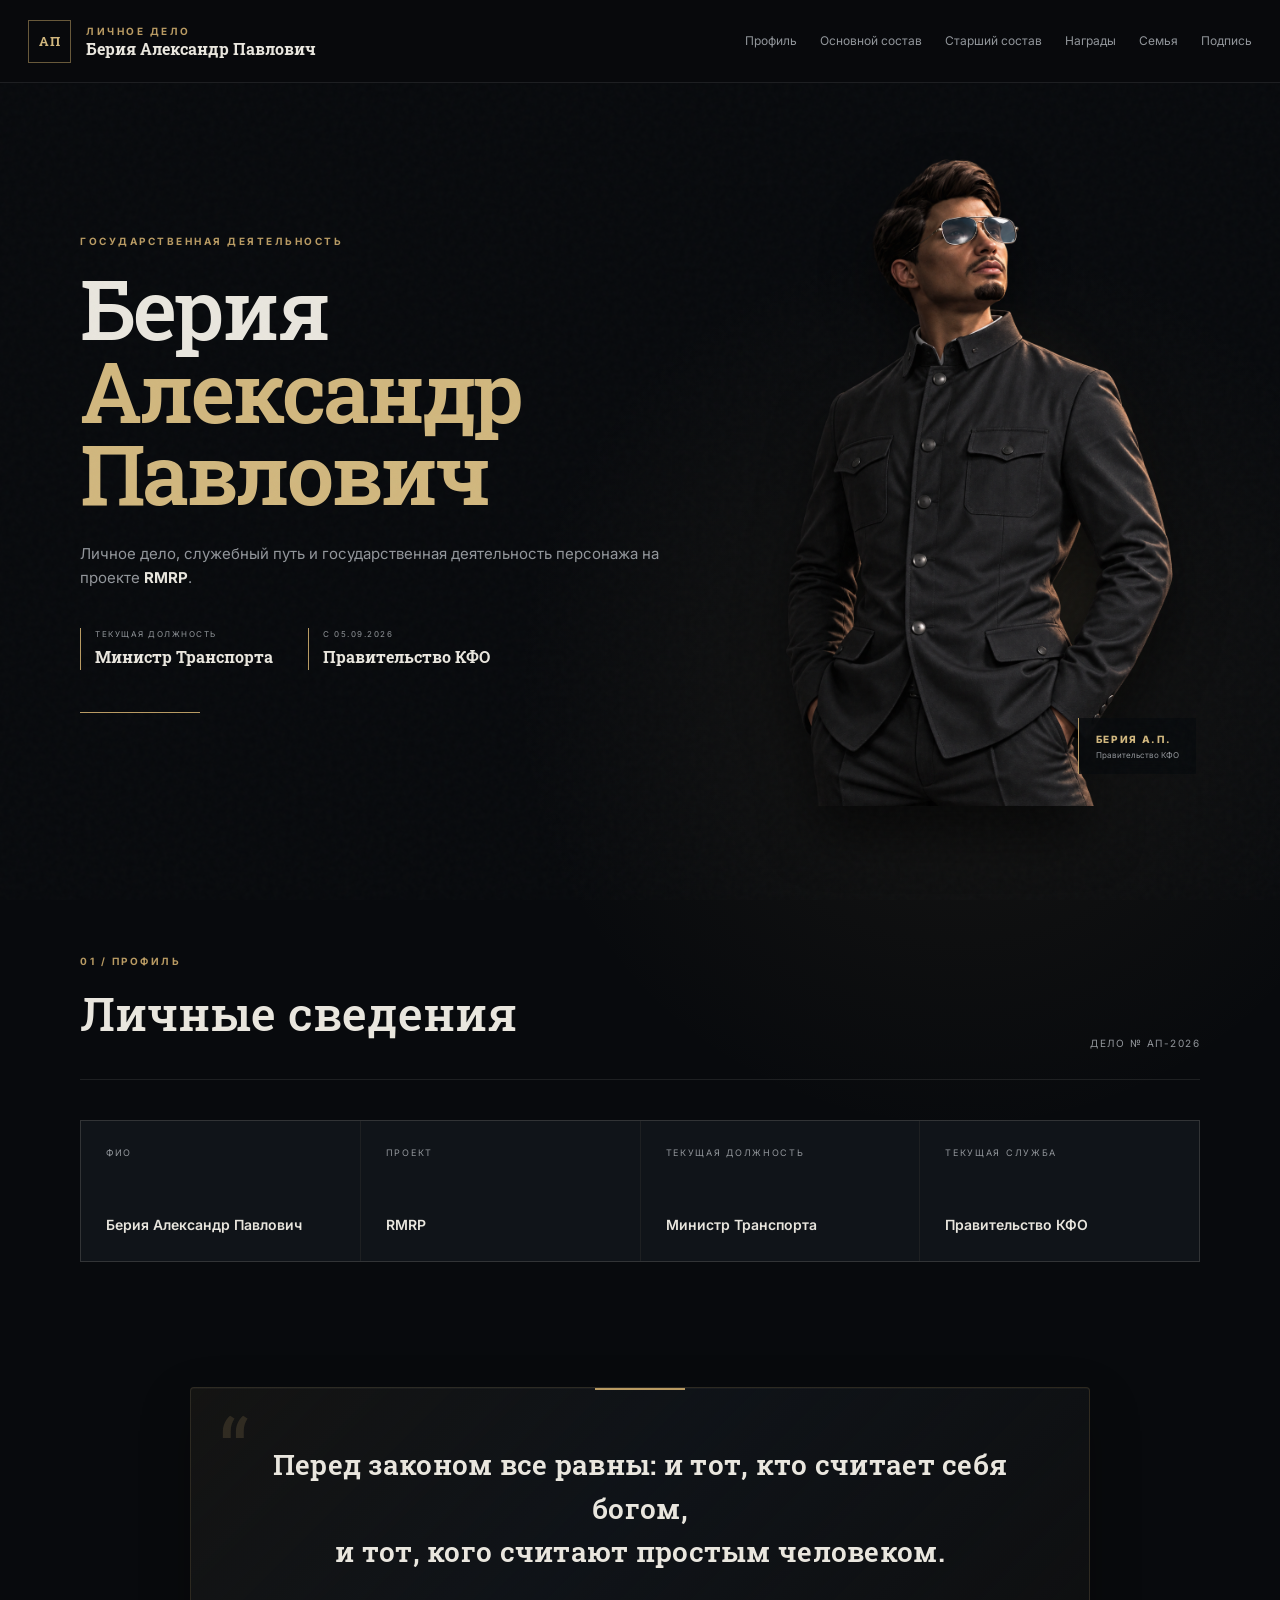
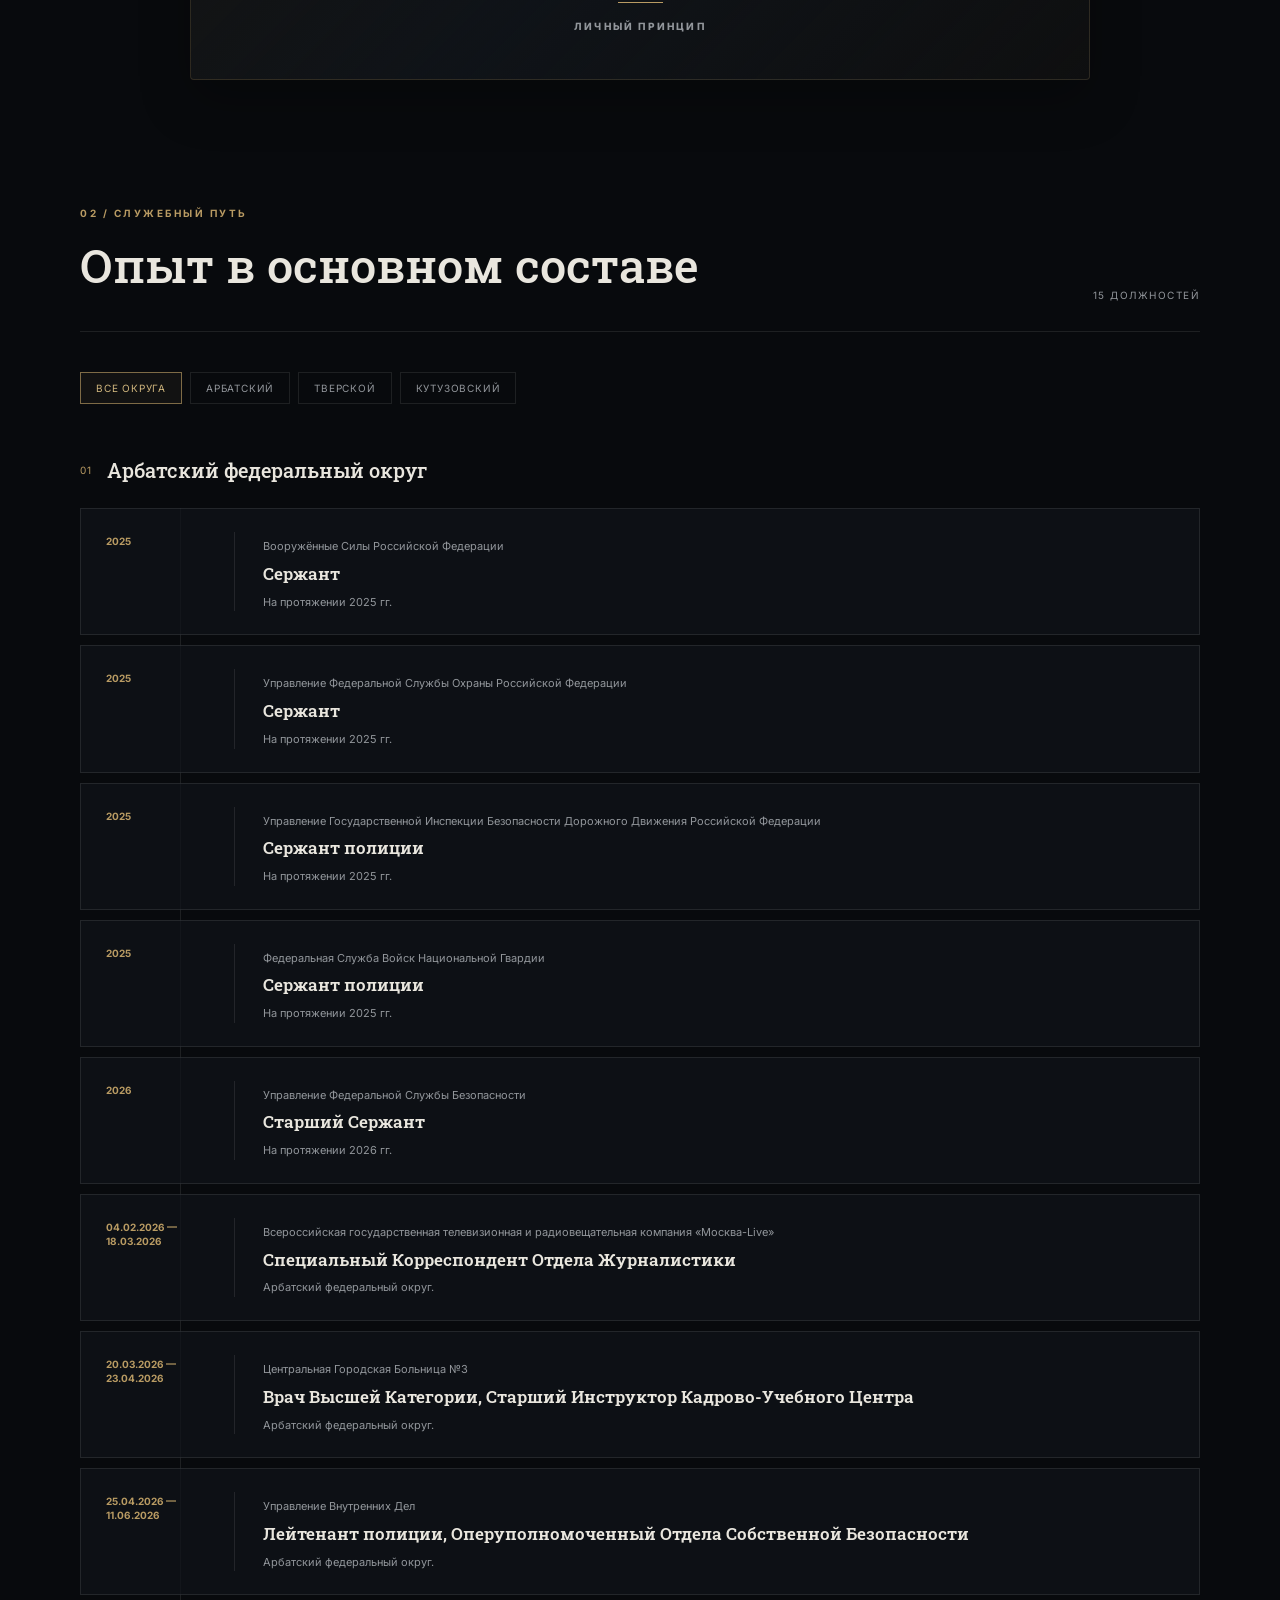
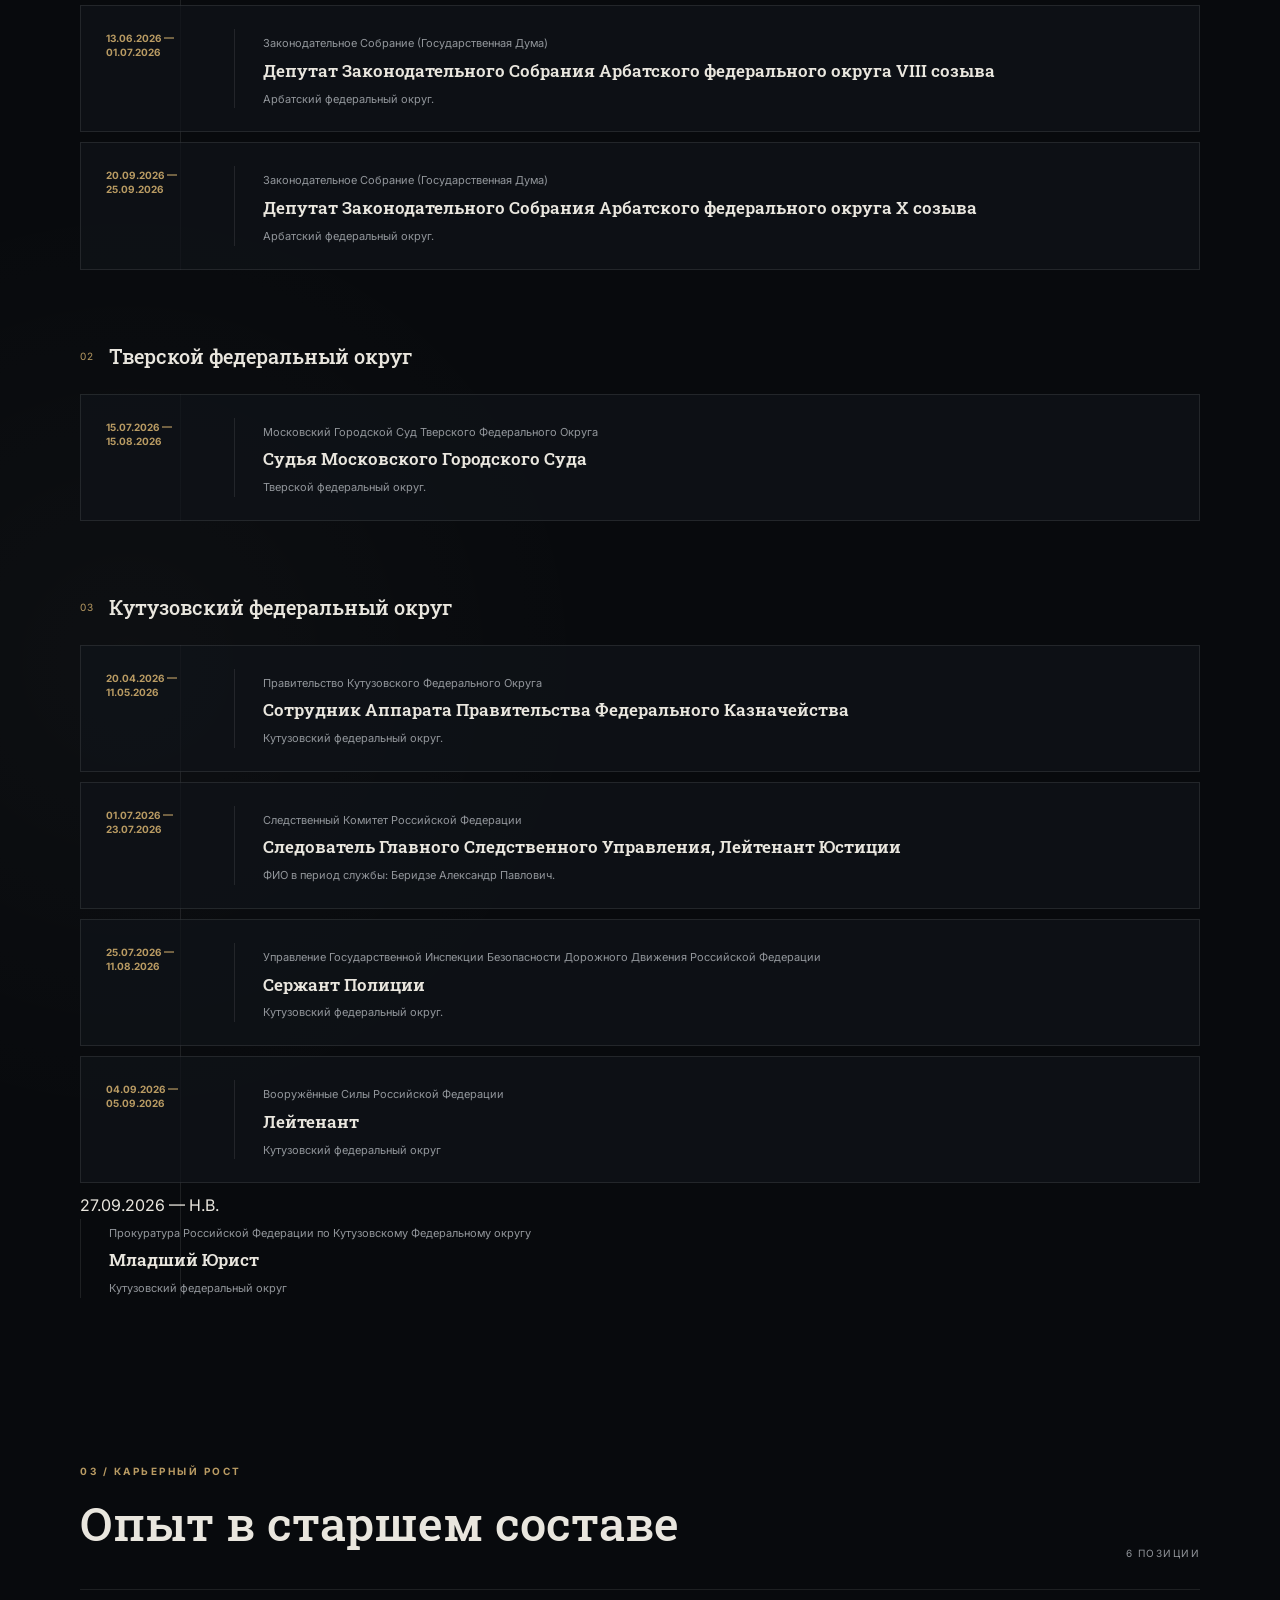
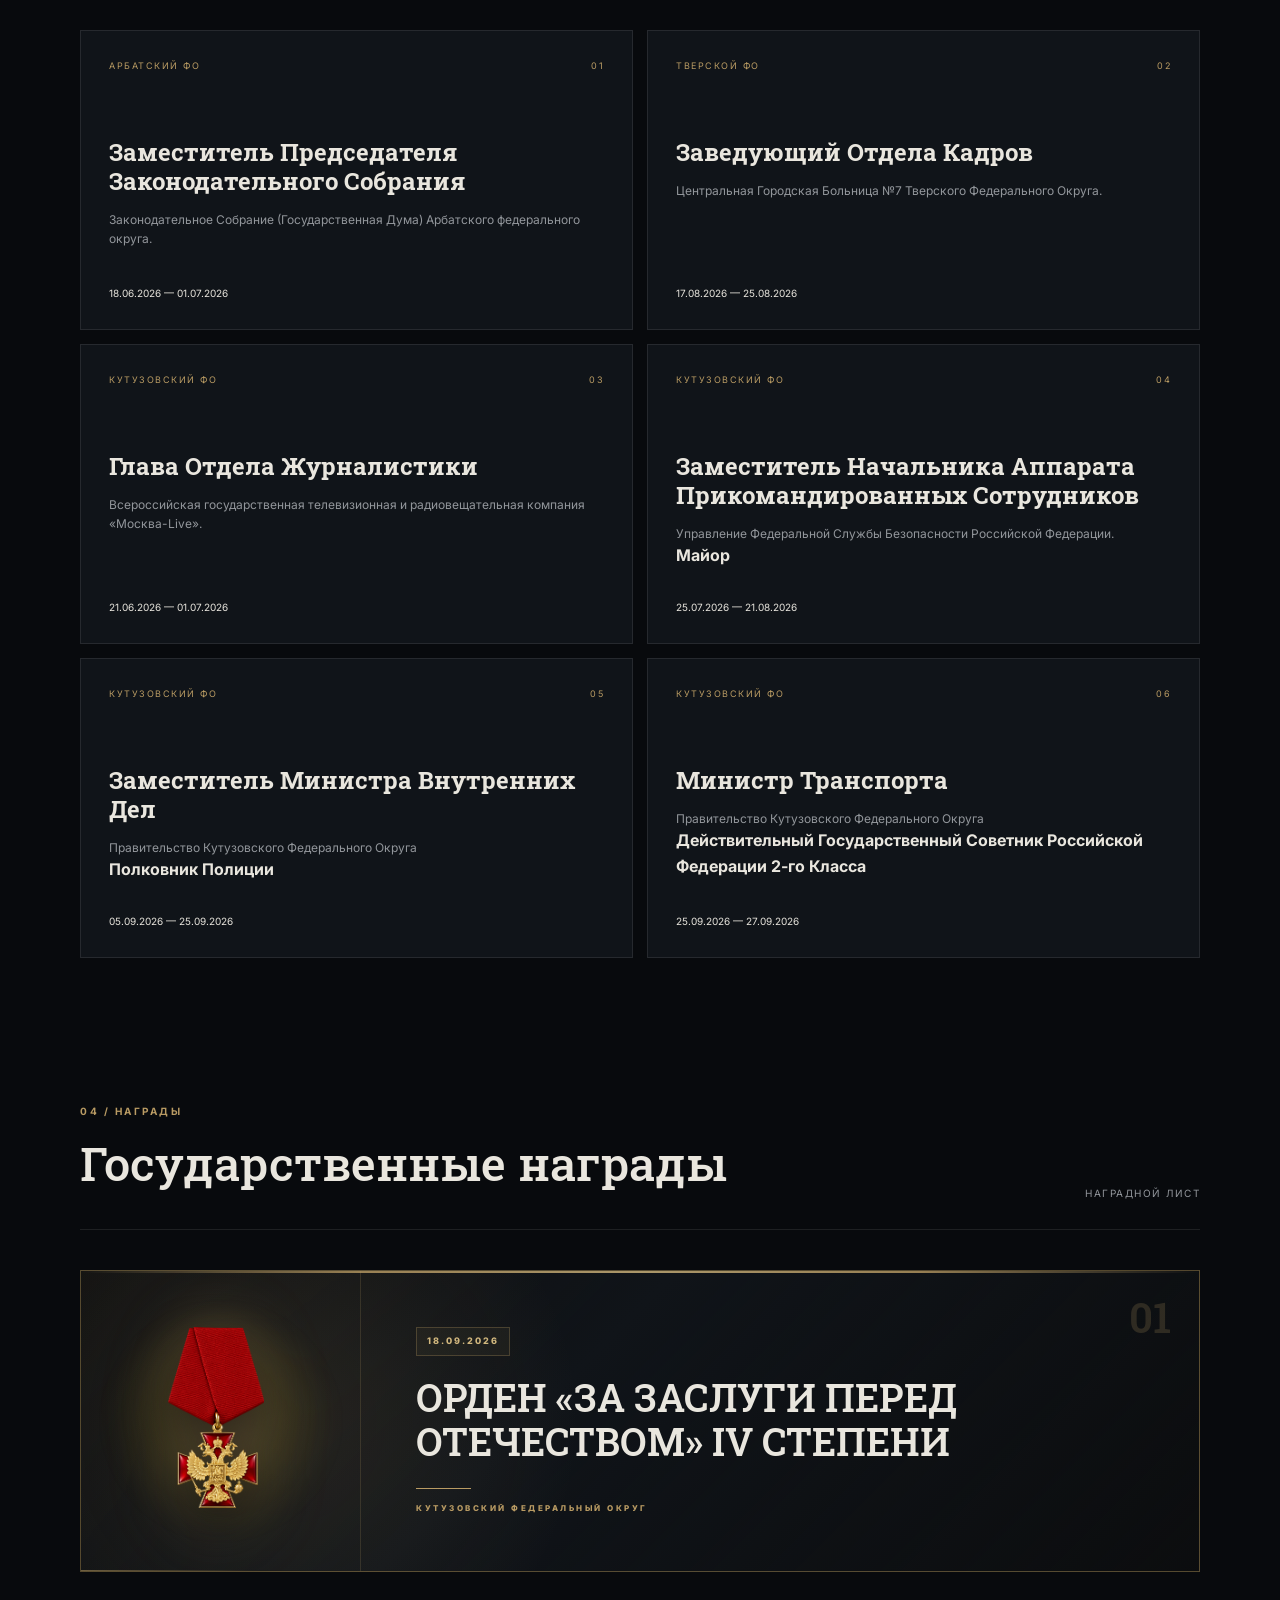
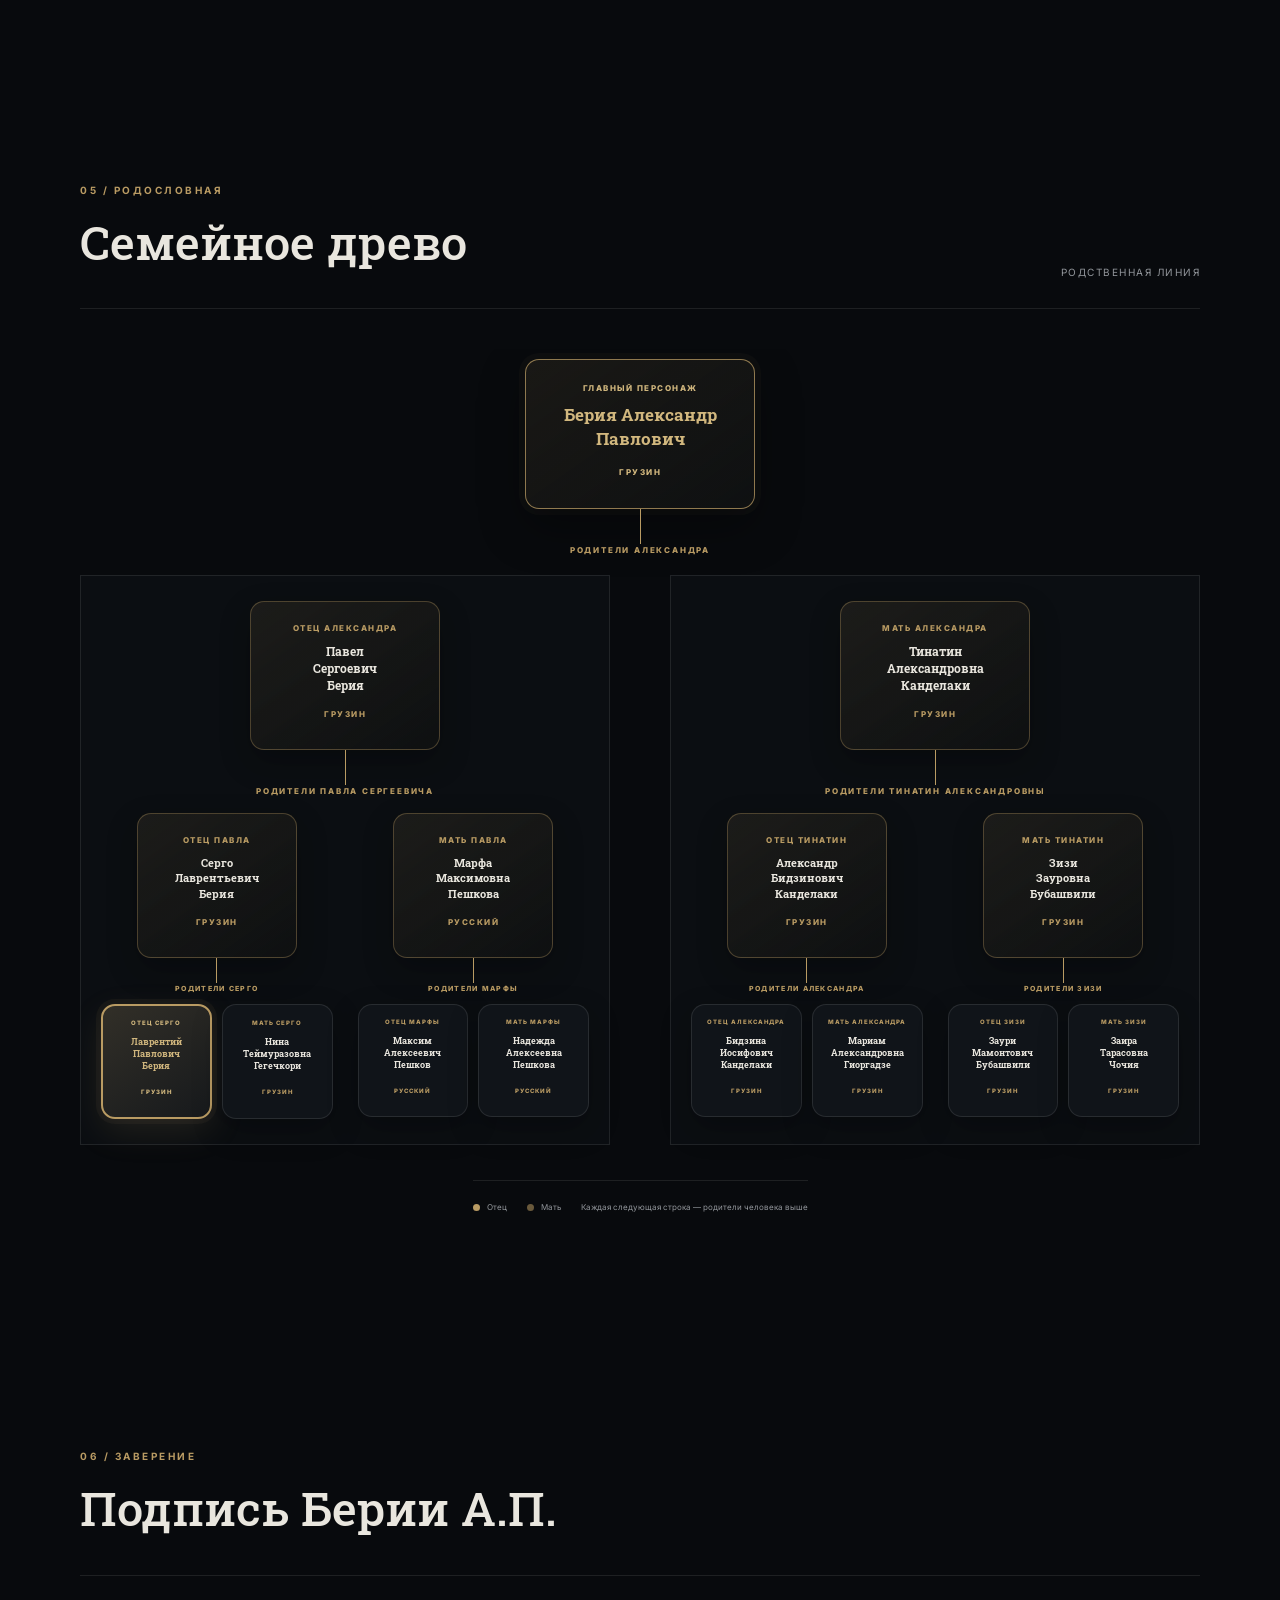
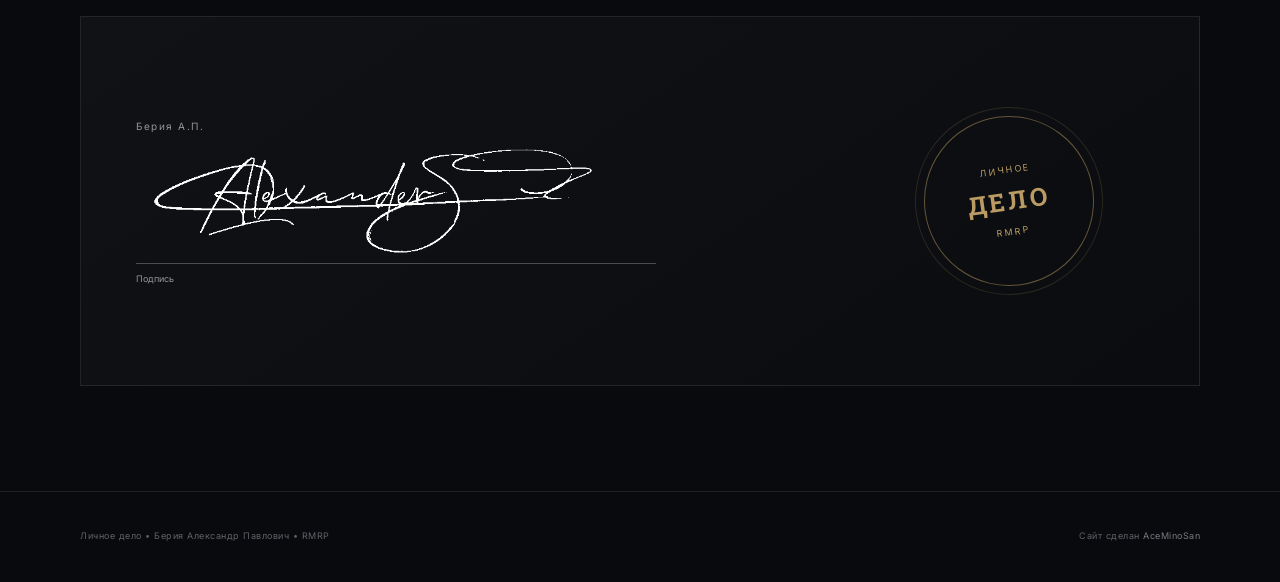
==== index.html @ 65bab245 "Update index.html" ====
<!DOCTYPE html>
<html lang="ru">
<head>
    <meta charset="UTF-8">
    <meta name="viewport" content="width=device-width, initial-scale=1.0">
    <meta name="description" content="Личное дело Берии Александра Павловича — государственная деятельность на проекте RMRP.">
    <title>Личное дело | Берия Александр Павлович</title>
    <link rel="preconnect" href="https://fonts.googleapis.com">
    <link rel="preconnect" href="https://fonts.gstatic.com" crossorigin>
    <link href="https://fonts.googleapis.com/css2?family=Inter:wght@400;500;600;700;800&family=Roboto+Slab:wght@500;600;700&display=swap" rel="stylesheet">
    <link rel="stylesheet" href="style.css">
</head>
<body>
    <div class="background-grid"></div>

    <header class="site-header">
        <div class="header-inner">
            <a class="brand" href="#top" aria-label="В начало">
                <div class="brand-mark">АП</div>
                <div>
                    <span class="eyebrow">ЛИЧНОЕ ДЕЛО</span>
                    <h1>Берия Александр Павлович</h1>
                </div>
            </a>

            <nav class="desktop-nav" aria-label="Навигация">
                <a href="#profile">Профиль</a>
                <a href="#main-service">Основной состав</a>
                <a href="#senior-service">Старший состав</a>
                <a href="#awards">Награды</a>
                <a href="#family">Семья</a>
                <a href="#signature">Подпись</a>
            </nav>

            <button class="menu-toggle" id="menuToggle" aria-label="Открыть меню" aria-expanded="false">
                <span></span><span></span><span></span>
            </button>
        </div>

        <nav class="mobile-nav" id="mobileNav">
            <a href="#profile">Профиль</a>
            <a href="#main-service">Основной состав</a>
            <a href="#senior-service">Старший состав</a>
            <a href="#family">Семья</a>
            <a href="#signature">Подпись</a>
        </nav>
    </header>

    <main id="top">
        <!-- HERO -->
        <section class="hero section reveal">
            <div class="hero-copy">
                <span class="section-label">ГОСУДАРСТВЕННАЯ ДЕЯТЕЛЬНОСТЬ</span>
                <h2>Берия<br><strong>Александр Павлович</strong></h2>
                <p>
                    Личное дело, служебный путь и государственная деятельность
                    персонажа на проекте <strong>RMRP</strong>.
                </p>

                <div class="hero-meta">
                    <div>
                        <span>ТЕКУЩАЯ ДОЛЖНОСТЬ</span>
                        <strong>Министр Транспорта</strong>
                    </div>
                    <div>
                        <span>С 05.09.2026</span>
                        <strong>Правительство КФО</strong>
                    </div>
                </div>

                <div class="hero-line"></div>
            </div>

            <div class="hero-character-wrap">
                <div class="character-glow"></div>
                <img class="hero-character" src="images/character.png" alt="Берия Александр Павлович">
                <div class="hero-character-caption">
                    <span>БЕРИЯ А.П.</span>
                    <small>Правительство КФО</small>
                </div>
            </div>
        </section>

        <section class="section profile-section reveal" id="profile">
            <div class="section-heading">
                <div>
                    <span class="section-label">01 / ПРОФИЛЬ</span>
                    <h2>Личные сведения</h2>
                </div>
                <span class="file-number">ДЕЛО № АП-2026</span>
            </div>

            <div class="profile-grid">
                <article class="profile-card">
                    <span>ФИО</span>
                    <strong>Берия Александр Павлович</strong>
                </article>
                <article class="profile-card">
                    <span>ПРОЕКТ</span>
                    <strong>RMRP</strong>
                </article>
                <article class="profile-card">
                    <span>ТЕКУЩАЯ ДОЛЖНОСТЬ</span>
                    <strong>Министр Транспорта</strong>
                </article>
                <article class="profile-card">
                    <span>ТЕКУЩАЯ СЛУЖБА</span>
                    <strong>Правительство КФО</strong>
                </article>
            </div>
        </section>

        
        <section class="quote-section reveal">
            <div class="quote-box">
                <div class="quote-mark">“</div>

                <blockquote>
                    Перед законом все равны: и тот, кто считает себя богом,
                    <br>
                    и тот, кого считают простым человеком.
                </blockquote>

                <div class="quote-line"></div>

                <span class="quote-caption">ЛИЧНЫЙ ПРИНЦИП</span>
            </div>
        </section>



        <section class="section service-section reveal" id="main-service">
            <div class="section-heading">
                <div>
                    <span class="section-label">02 / СЛУЖЕБНЫЙ ПУТЬ</span>
                    <h2>Опыт в основном составе</h2>
                </div>
                <span class="counter" id="mainCounter">0 должностей</span>
            </div>

            <div class="filter-bar">
                <button class="filter active" data-filter="all">Все округа</button>
                <button class="filter" data-filter="arbatsky">Арбатский</button>
                <button class="filter" data-filter="tverskoy">Тверской</button>
                <button class="filter" data-filter="kutuzovsky">Кутузовский</button>
            </div>

            <div class="district-block" data-district="arbatsky">
                <div class="district-title">
                    <span class="district-number">01</span>
                    <h3>Арбатский федеральный округ</h3>
                </div>
                <div class="timeline">
                    <article class="timeline-card">
                        <div class="date">2025</div>
                        <div class="timeline-content"><span>Вооружённые Силы Российской Федерации</span><h4>Сержант</h4><p>На протяжении 2025 гг.</p></div>
                    </article>
                    <article class="timeline-card">
                        <div class="date">2025</div>
                        <div class="timeline-content"><span>Управление Федеральной Службы Охраны Российской Федерации</span><h4>Сержант</h4><p>На протяжении 2025 гг.</p></div>
                    </article>
                    <article class="timeline-card">
                        <div class="date">2025</div>
                        <div class="timeline-content"><span>Управление Государственной Инспекции Безопасности Дорожного Движения Российской Федерации</span><h4>Сержант полиции</h4><p>На протяжении 2025 гг.</p></div>
                    </article>
                    <article class="timeline-card">
                        <div class="date">2025</div>
                        <div class="timeline-content"><span>Федеральная Служба Войск Национальной Гвардии</span><h4>Сержант полиции</h4><p>На протяжении 2025 гг.</p></div>
                    </article>
                    <article class="timeline-card">
                        <div class="date">2026</div>
                        <div class="timeline-content"><span>Управление Федеральной Службы Безопасности</span><h4>Старший Сержант</h4><p>На протяжении 2026 гг.</p></div>
                    </article>
                    <article class="timeline-card">
                        <div class="date">04.02.2026 — 18.03.2026</div>
                        <div class="timeline-content"><span>Всероссийская государственная телевизионная и радиовещательная компания «Москва-Live»</span><h4>Специальный Корреспондент Отдела Журналистики</h4><p>Арбатский федеральный округ.</p></div>
                    </article>
                    <article class="timeline-card">
                        <div class="date">20.03.2026 — 23.04.2026</div>
                        <div class="timeline-content"><span>Центральная Городская Больница №3</span><h4>Врач Высшей Категории, Старший Инструктор Кадрово-Учебного Центра</h4><p>Арбатский федеральный округ.</p></div>
                    </article>
                    <article class="timeline-card">
                        <div class="date">25.04.2026 — 11.06.2026</div>
                        <div class="timeline-content"><span>Управление Внутренних Дел</span><h4>Лейтенант полиции, Оперуполномоченный Отдела Собственной Безопасности</h4><p>Арбатский федеральный округ.</p></div>
                    </article>
                    <article class="timeline-card">
                        <div class="date">13.06.2026 — 01.07.2026</div>
                        <div class="timeline-content"><span>Законодательное Собрание (Государственная Дума)</span><h4>Депутат Законодательного Собрания Арбатского федерального округа VIII созыва</h4><p>Арбатский федеральный округ.</p></div>
                    </article>
                    <article class="timeline-card">
                        <div class="date">20.09.2026 — 25.09.2026</div>
                        <div class="timeline-content"><span>Законодательное Собрание (Государственная Дума)</span><h4>Депутат Законодательного Собрания Арбатского федерального округа X созыва</h4><p>Арбатский федеральный округ.</p></div>
                    </article>
                </div>
            </div>

            <div class="district-block" data-district="tverskoy">
                <div class="district-title">
                    <span class="district-number">02</span>
                    <h3>Тверской федеральный округ</h3>
                </div>
                <div class="timeline">
                    <article class="timeline-card">
                        <div class="date">15.07.2026 — 15.08.2026</div>
                        <div class="timeline-content"><span>Московский Городской Суд Тверского Федерального Округа</span><h4>Судья Московского Городского Суда</h4><p>Тверской федеральный округ.</p></div>
                    </article>
                </div>
            </div>

            <div class="district-block" data-district="kutuzovsky">
                <div class="district-title">
                    <span class="district-number">03</span>
                    <h3>Кутузовский федеральный округ</h3>
                </div>
                <div class="timeline">
                    <article class="timeline-card">
                        <div class="date">20.04.2026 — 11.05.2026</div>
                        <div class="timeline-content"><span>Правительство Кутузовского Федерального Округа</span><h4>Сотрудник Аппарата Правительства Федерального Казначейства</h4><p>Кутузовский федеральный округ.</p></div>
                    </article>
                    <article class="timeline-card">
                        <div class="date">01.07.2026 — 23.07.2026</div>
                        <div class="timeline-content"><span>Следственный Комитет Российской Федерации</span><h4>Следователь Главного Следственного Управления, Лейтенант Юстиции</h4><p>ФИО в период службы: Беридзе Александр Павлович.</p></div>
                    </article>
                    <article class="timeline-card">
                        <div class="date">25.07.2026 — 11.08.2026</div>
                        <div class="timeline-content"><span>Управление Государственной Инспекции Безопасности Дорожного Движения Российской Федерации</span><h4>Сержант Полиции</h4><p>Кутузовский федеральный округ.</p></div>
                    </article>
                    <article class="timeline-card">
                        <div class="date">04.09.2026 — 05.09.2026</div>
                        <div class="timeline-content"><span>Вооружённые Силы Российской Федерации</span><h4>Лейтенант</h4><p>Кутузовский федеральный округ</p></div>
                    </article>
                    <article class="timeline-card.featured">
                        <div class="date">27.09.2026 — Н.В.</div>
                        <div class="timeline-content"><span>Прокуратура Российской Федерации по Кутузовскому Федеральному округу</span><h4>Младший Юрист</h4><p>Кутузовский федеральный округ</p></div>
                    </article>
                    
                </div>
            </div>
        </section>

        <section class="section service-section senior-section reveal" id="senior-service">
            <div class="section-heading">
                <div>
                    <span class="section-label">03 / КАРЬЕРНЫЙ РОСТ</span>
                    <h2>Опыт в старшем составе</h2>
                </div>
                <span class="counter">6 позиции</span>
            </div>

            <div class="senior-grid">
                <article class="senior-card">
                    <div class="card-top"><span>АРБАТСКИЙ ФО</span><span>01</span></div>
                    <h3>Заместитель Председателя Законодательного Собрания</h3>
                    <p>Законодательное Собрание (Государственная Дума) Арбатского федерального округа.</p>
                    <time>18.06.2026 — 01.07.2026</time>
                </article>
                <article class="senior-card">
                    <div class="card-top"><span>ТВЕРСКОЙ ФО</span><span>02</span></div>
                    <h3>Заведующий Отдела Кадров</h3>
                    <p>Центральная Городская Больница №7 Тверского Федерального Округа.</p>
                    <time>17.08.2026 — 25.08.2026</time>
                </article>
                <article class="senior-card">
                    <div class="card-top"><span>КУТУЗОВСКИЙ ФО</span><span>03</span></div>
                    <h3>Глава Отдела Журналистики</h3>
                    <p>Всероссийская государственная телевизионная и радиовещательная компания «Москва-Live».</p>
                    <time>21.06.2026 — 01.07.2026</time>
                </article>
                <article class="senior-card">
                    <div class="card-top"><span>КУТУЗОВСКИЙ ФО</span><span>04</span></div>
                    <h3>Заместитель Начальника Аппарата Прикомандированных Сотрудников</h3>
                    <p>Управление Федеральной Службы Безопасности Российской Федерации.</p>
                    <strong>Майор</strong>
                    <time>25.07.2026 — 21.08.2026</time>
                </article>
                <article class="senior-card">
                    <div class="card-top"><span>КУТУЗОВСКИЙ ФО</span><span>05</span></div>
                    <h3>Заместитель Министра Внутренних Дел</h3>
                    <p>Правительство Кутузовского Федерального Округа</p>
                    <strong>Полковник Полиции</strong>
                    <time>05.09.2026 — 25.09.2026</time>
                </article>
                <article class="senior-card">
                    <div class="card-top"><span>КУТУЗОВСКИЙ ФО</span><span>06</span></div>
                    <h3>Министр Транспорта</h3>
                    <p>Правительство Кутузовского Федерального Округа</p>
                    <strong>Действительный Государственный Советник Российской Федерации 2-го Класса</strong>
                    <time>25.09.2026 — 27.09.2026</time>
                </article>
                
            </div>
        </section>

        <section class="section awards-section reveal" id="awards">
            <div class="section-heading">
                <div>
                    <span class="section-label"> 04 / НАГРАДЫ </span>
                    <h2>Государственные награды</h2>
                </div>
                <span class="file-number">НАГРАДНОЙ ЛИСТ</span>
            </div>
            <div class="award-card">
                <div class="award-shine"></div>
                <div class="award-medal">
                    <div class="medal-glow"></div>
                    <img src="images/medal.png" alt="Государственная награда">
                </div>

                <div class="award-content">
                    <span class="award-date">18.09.2026</span>

                    <h3>ОРДЕН «ЗА ЗАСЛУГИ ПЕРЕД ОТЕЧЕСТВОМ» IV СТЕПЕНИ</h3>

                    <div class="award-line"></div>
                    <span class="award-status">КУТУЗОВСКИЙ ФЕДЕРАЛЬНЫЙ ОКРУГ</span>
                </div>

                <div class="award-number">01</div>
            </div>
        </section>

        <!-- FAMILY TREE -->
        <section class="section family-section reveal" id="family">
            <div class="section-heading">
                <div>
                    <span class="section-label">05 / РОДОСЛОВНАЯ</span>
                    <h2>Семейное древо</h2>
                </div>
                <span class="file-number">РОДСТВЕННАЯ ЛИНИЯ</span>
            </div>

            

            
<div class="simple-tree">

    <!-- ГЛАВНЫЙ ПЕРСОНАЖ -->
    <div class="tree-person root-person">
        <span class="tree-relation">ГЛАВНЫЙ ПЕРСОНАЖ</span>
        <strong>Берия Александр<br>Павлович</strong>
        <span class="tree-relation nation"> Грузин </span>
    </div>

    <div class="tree-down-line"></div>

    <!-- РОДИТЕЛИ АЛЕКСАНДРА -->
    <div class="parents-title">РОДИТЕЛИ АЛЕКСАНДРА</div>

    <div class="parents-grid">

        <!-- =================================================
             ОТЕЦ АЛЕКСАНДРА
             ================================================= -->
        <div class="family-side">

            <div class="tree-person parent-person">
                <span class="tree-relation">ОТЕЦ АЛЕКСАНДРА</span>
                <strong>Павел <br> Сергоевич<br>Берия</strong>
                <span class="tree-relation nation"> Грузин </span>
            </div>

            <div class="tree-down-line"></div>

            <div class="parents-title small-title">
                РОДИТЕЛИ ПАВЛА СЕРГЕЕВИЧА
            </div>

            <div class="grandparents-grid">

                <!-- Отец Павла -->
                <div class="ancestor-branch">

                    <div class="tree-person ancestor-person">
                        <span class="tree-relation">ОТЕЦ ПАВЛА</span>
                        <strong>Серго <br> Лаврентьевич<br>Берия</strong>
                        <span class="tree-relation nation"> Грузин </span>
                    </div>

                    <div class="tree-down-line small-line"></div>

                    <div class="parents-title tiny-title">
                        РОДИТЕЛИ СЕРГО
                    </div>

                    <div class="great-grandparents">

                        <div class="tree-person small-person highlighted">
                            <span class="tree-relation">ОТЕЦ СЕРГО</span>
                            <strong>Лаврентий Павлович<br>Берия</strong>
                            <span class="tree-relation nation"> Грузин </span>
                        </div>

                        <div class="tree-person small-person">
                            <span class="tree-relation">МАТЬ СЕРГО</span>
                            <strong>Нина Теймуразовна<br>Гегечкори</strong>
                            <span class="tree-relation nation"> Грузин </span>
                        </div>

                    </div>

                </div>


                <!-- Мать Павла -->
                <div class="ancestor-branch">

                    <div class="tree-person ancestor-person">
                        <span class="tree-relation">МАТЬ ПАВЛА</span>
                        <strong>Марфа <br> Максимовна<br>Пешкова</strong>
                        <span class="tree-relation nation"> Русский </span>
                    </div>

                    <div class="tree-down-line small-line"></div>

                    <div class="parents-title tiny-title">
                        РОДИТЕЛИ МАРФЫ
                    </div>

                    <div class="great-grandparents">

                        <div class="tree-person small-person">
                            <span class="tree-relation">ОТЕЦ МАРФЫ</span>
                            <strong>Максим Алексеевич<br>Пешков</strong>
                            <span class="tree-relation nation"> Русский </span>
                        </div>

                        <div class="tree-person small-person">
                            <span class="tree-relation">МАТЬ МАРФЫ</span>
                            <strong>Надежда Алексеевна<br>Пешкова</strong>
                            <span class="tree-relation nation"> Русский </span>
                        </div>

                    </div>

                </div>

            </div>
        </div>


        <!-- =================================================
             МАТЬ АЛЕКСАНДРА
             ================================================= -->
        <div class="family-side">

            <div class="tree-person parent-person">
                <span class="tree-relation">МАТЬ АЛЕКСАНДРА</span>
                <strong>Тинатин <br> Александровна<br>Канделаки</strong>
                <span class="tree-relation nation"> Грузин </span>
            </div>

            <div class="tree-down-line"></div>

            <div class="parents-title small-title">
                РОДИТЕЛИ ТИНАТИН АЛЕКСАНДРОВНЫ
            </div>

            <div class="grandparents-grid">

                <!-- Отец Тинатин -->
                <div class="ancestor-branch">

                    <div class="tree-person ancestor-person">
                        <span class="tree-relation">ОТЕЦ ТИНАТИН</span>
                        <strong>Александр Бидзинович<br>Канделаки</strong>
                        <span class="tree-relation nation"> Грузин </span>
                    </div>

                    <div class="tree-down-line small-line"></div>

                    <div class="parents-title tiny-title">
                        РОДИТЕЛИ АЛЕКСАНДРА
                    </div>

                    <div class="great-grandparents">

                        <div class="tree-person small-person">
                            <span class="tree-relation">ОТЕЦ АЛЕКСАНДРА</span>
                            <strong>Бидзина Иосифович<br>Канделаки</strong>
                            <span class="tree-relation nation"> Грузин </span>
                        </div>

                        <div class="tree-person small-person">
                            <span class="tree-relation">МАТЬ АЛЕКСАНДРА</span>
                            <strong>Мариам Александровна<br>Гиоргадзе</strong>
                            <span class="tree-relation nation"> Грузин </span>
                        </div>

                    </div>

                </div>


                <!-- Мать Тинатин -->
                <div class="ancestor-branch">

                    <div class="tree-person ancestor-person">
                        <span class="tree-relation">МАТЬ ТИНАТИН</span>
                        <strong>Зизи <br>Зауровна<br>Бубашвили</strong>
                        <span class="tree-relation nation"> Грузин </span>
                    </div>

                    <div class="tree-down-line small-line"></div>

                    <div class="parents-title tiny-title">
                        РОДИТЕЛИ ЗИЗИ
                    </div>

                    <div class="great-grandparents">

                        <div class="tree-person small-person">
                            <span class="tree-relation">ОТЕЦ ЗИЗИ</span>
                            <strong>Заури <br>Мамонтович<br>Бубашвили</strong>
                            <span class="tree-relation nation"> Грузин </span>
                        </div>

                        <div class="tree-person small-person">
                            <span class="tree-relation">МАТЬ ЗИЗИ</span>
                            <strong>Заира <br>Тарасовна<br>Чочия</strong>
                            <span class="tree-relation nation"> Грузин </span>
                        </div>

                    </div>

                </div>

            </div>
        </div>

    </div>

    
    <div class="tree-legend">
        <span><i class="legend-dot"></i> Отец</span>
        <span><i class="legend-dot female"></i> Мать</span>
        <span>Каждая следующая строка — родители человека выше</span>
    </div>

</div>


        </section>
        <section class="section signature-section reveal" id="signature">
            <div class="section-heading">
                <div>
                    <span class="section-label">06 / ЗАВЕРЕНИЕ</span>
                    <h2>Подпись Берии А.П.</h2>
                </div>
            </div>

            <div class="signature-box">
                <div class="signature-paper">
                    <span>Берия А.П.</span>
                    <div class="signature-placeholder">
                        <img src="images/signature.png" alt="Подпись Берии Александра Павловича"
                             onerror="this.style.display='none'; document.getElementById('signatureFallback').style.display='block';">
                        <div id="signatureFallback">
                            <span class="fake-signature">Берия А. П.</span>
                            <small>Поместите изображение подписи в images/signature.png</small>
                        </div>
                    </div>
                    <div class="signature-line"></div>
                    <small>Подпись</small>
                </div>

                <div class="seal">
                    <span>ЛИЧНОЕ</span>
                    <strong>ДЕЛО</strong>
                    <span>RMRP</span>
                </div>
            </div>
        </section>
    </main>

    <footer class="site-footer">
        <div class="footer-inner">
            <span>Личное дело • Берия Александр Павлович • RMRP</span>
            <span class="creator">Сайт сделан <a href="https://discord.com/users/aceminosan" target="_blank" rel="noopener noreferrer">AceMinoSan</a></span>
        </div>
    </footer>

    <script src="script.js"></script>
</body>
</html>
---- style.css ----
:root {
    --bg: #080a0d;
    --surface: #101419;
    --surface-2: #151a20;
    --line: rgba(255, 255, 255, 0.09);
    --text: #e9e6de;
    --muted: #92969b;
    --accent: #b99b63;
    --accent-light: #d1b77e;
    --shadow: 0 20px 60px rgba(0, 0, 0, .35);
}

* { box-sizing: border-box; margin: 0; padding: 0; }
html { scroll-behavior: smooth; }
body {
    background:
        radial-gradient(circle at 75% 8%, rgba(185,155,99,.08), transparent 28rem),
        radial-gradient(circle at 10% 45%, rgba(255,255,255,.025), transparent 30rem),
        var(--bg);
    color: var(--text);
    font-family: "Inter", sans-serif;
    line-height: 1.6;
    overflow-x: hidden;
}
body::before {
    content: "";
    position: fixed;
    inset: 0;
    pointer-events: none;
    opacity: .035;
    background-image: url("data:image/svg+xml,%3Csvg viewBox='0 0 180 180' xmlns='http://www.w3.org/2000/svg'%3E%3Cfilter id='n'%3E%3CfeTurbulence type='fractalNoise' baseFrequency='.85' numOctaves='3' stitchTiles='stitch'/%3E%3C/filter%3E%3Crect width='100%25' height='100%25' filter='url(%23n)' opacity='.7'/%3E%3C/svg%3E");
    z-index: 20;
}
.background-grid {
    position: fixed; inset: 0; pointer-events: none; opacity: .13;
    background-image: linear-gradient(rgba(255,255,255,.025) 1px, transparent 1px),
                      linear-gradient(90deg, rgba(255,255,255,.025) 1px, transparent 1px);
    background-size: 70px 70px;
}
a { color: inherit; }

.site-header {
    position: sticky; top: 0; z-index: 50;
    background: rgba(8,10,13,.88);
    backdrop-filter: blur(18px);
    border-bottom: 1px solid var(--line);
}
.header-inner {
    max-width: 1280px; margin: auto; min-height: 82px; padding: 0 28px;
    display: flex; align-items: center; justify-content: space-between; gap: 30px;
}
.brand { display: flex; align-items: center; gap: 15px; text-decoration: none; }
.brand-mark {
    width: 43px; height: 43px; display: grid; place-items: center;
    border: 1px solid rgba(185,155,99,.55); color: var(--accent-light);
    font-family: "Roboto Slab", serif; font-weight: 700; font-size: 13px; letter-spacing: 1px;
}
.eyebrow, .section-label {
    display: block; color: var(--accent); font-size: 10px; font-weight: 700;
    letter-spacing: 2.5px; text-transform: uppercase;
}
.brand h1 { font-family: "Roboto Slab", serif; font-size: 16px; line-height: 1.2; }
.desktop-nav { display: flex; gap: 23px; }
.desktop-nav a, .mobile-nav a {
    color: var(--muted); text-decoration: none; font-size: 12px; transition: color .2s;
}
.desktop-nav a:hover, .mobile-nav a:hover { color: var(--accent-light); }
.menu-toggle { display: none; }
.mobile-nav { display: none; }

main { position: relative; z-index: 1; }
.section { width: min(1120px, calc(100% - 40px)); margin: 0 auto; padding: 105px 0; }

/* HERO */
.hero {
    min-height: 700px;
    display: grid;
    grid-template-columns: minmax(0, 1fr) minmax(360px, 480px);
    align-items: center;
    gap: 35px;
    padding-top: 65px;
    padding-bottom: 50px;
}
.hero-copy { position: relative; z-index: 3; }
.hero h2 {
    margin-top: 18px; font-family: "Roboto Slab", serif;
    font-size: clamp(48px, 6.6vw, 84px); line-height: .98;
    font-weight: 500; letter-spacing: -3px;
}
.hero h2 strong { color: var(--accent-light); font-weight: 600; }
.hero p { max-width: 620px; margin-top: 28px; color: var(--muted); font-size: 15px; }
.hero p strong { color: var(--text); }
.hero-meta { display: flex; gap: 35px; margin-top: 38px; }
.hero-meta div { padding-left: 14px; border-left: 1px solid var(--accent); }
.hero-meta span {
    display: block; color: var(--muted); font-size: 8px; letter-spacing: 1.5px;
}
.hero-meta strong {
    display: block; margin-top: 3px; color: var(--text);
    font-family: "Roboto Slab", serif; font-size: 16px;
}
.hero-line { width: 120px; height: 1px; background: var(--accent); margin-top: 42px; }

/* Character */
.hero-character-wrap {
    position: relative;
    height: 650px;
    align-self: stretch;
    display: flex;
    align-items: flex-end;
    justify-content: center;
    isolation: isolate;
}
.character-glow {
    position: absolute;
    width: 360px;
    height: 520px;
    right: 15px;
    bottom: 0;
    background: radial-gradient(ellipse, rgba(185,155,99,.17), transparent 67%);
    filter: blur(12px);
    z-index: -1;
}
.hero-character {
    position: relative;
    z-index: 2;
    width: min(100%, 485px);
    height: 100%;
    object-fit: contain;
    object-position: center bottom;
    filter: drop-shadow(0 28px 25px rgba(0,0,0,.55));
    transform: translateY(8px);
}
.hero-character-caption {
    position: absolute;
    z-index: 4;
    right: 4px;
    bottom: 24px;
    padding: 13px 17px;
    max-width: 245px;
    border-left: 1px solid var(--accent);
    background: rgba(8,10,13,.72);
    backdrop-filter: blur(12px);
}
.hero-character-caption span {
    display: block; color: var(--accent-light); font-size: 10px; font-weight: 800; letter-spacing: 1.7px;
}
.hero-character-caption small { display: block; margin-top: 3px; color: var(--muted); font-size: 8px; line-height: 1.4; }

.section-heading {
    display: flex; align-items: flex-end; justify-content: space-between; gap: 20px;
    padding-bottom: 28px; border-bottom: 1px solid var(--line); margin-bottom: 40px;
}
.section-heading h2 { margin-top: 7px; font-family: "Roboto Slab", serif; font-size: clamp(30px,4vw,47px); font-weight: 500; }
.file-number, .counter {
    color: var(--muted); font-size: 10px; letter-spacing: 1.5px;
    text-transform: uppercase; white-space: nowrap;
}
.profile-grid {
    display: grid; grid-template-columns: repeat(4,1fr); gap: 1px;
    background: var(--line); border: 1px solid var(--line);
}
.profile-card {
    min-height: 140px; padding: 25px; background: var(--surface);
    display: flex; flex-direction: column; justify-content: space-between;
}
.profile-card span { color: var(--muted); font-size: 9px; letter-spacing: 1.7px; }
.profile-card strong { color: var(--text); font-size: 14px; font-weight: 600; }

.filter-bar { display: flex; gap: 8px; margin-bottom: 50px; flex-wrap: wrap; }
.filter {
    border: 1px solid var(--line); background: transparent; color: var(--muted);
    padding: 9px 15px; font-family: inherit; font-size: 10px; letter-spacing: .8px;
    text-transform: uppercase; cursor: pointer; transition: .2s;
}
.filter:hover, .filter.active { border-color: rgba(185,155,99,.65); color: var(--accent-light); background: rgba(185,155,99,.06); }

.district-block { margin-bottom: 70px; }
.district-block:last-child { margin-bottom: 0; }
.district-title { display: flex; align-items: center; gap: 15px; margin-bottom: 22px; }
.district-number { color: var(--accent); font-size: 10px; letter-spacing: 1px; }
.district-title h3 { font-family: "Roboto Slab", serif; font-size: 20px; font-weight: 500; }
.timeline { position: relative; display: grid; gap: 10px; }
.timeline::before {
    content: ""; position: absolute; top: 0; bottom: 0; left: 100px; width: 1px; background: var(--line);
}
.timeline-card {
    position: relative; display: grid; grid-template-columns: 100px 1fr; gap: 28px;
    padding: 23px 25px; border: 1px solid var(--line); background: rgba(16,20,25,.72);
    transition: transform .25s,border-color .25s,background .25s;
}
.timeline-card:hover { transform: translateX(5px); border-color: rgba(185,155,99,.35); background: rgba(185,155,99,.035); }
.timeline-card .date { position: relative; z-index: 1; color: var(--accent); font-size: 10px; font-weight: 700; line-height: 1.4; padding-top: 2px; }
.timeline-content { padding-left: 28px; border-left: 1px solid var(--line); }
.timeline-content span { color: var(--muted); font-size: 11px; }
.timeline-content h4 { margin-top: 5px; font-family: "Roboto Slab",serif; font-size: 17px; line-height: 1.35; font-weight: 600; }
.timeline-content p { margin-top: 8px; color: var(--muted); font-size: 11px; }
.timeline-card.current { border-color: rgba(185,155,99,.5); background: rgba(185,155,99,.05); }
.current-badge { display: inline-block; margin-top: 12px; color: var(--accent-light); font-size: 9px; letter-spacing: 1.4px; }
.district-block.hidden { display: none; }

.senior-section { padding-top: 60px; }
.senior-grid { display: grid; grid-template-columns: repeat(2,1fr); gap: 14px; }
.senior-card {
    min-height: 300px; padding: 28px; border: 1px solid var(--line); background: var(--surface);
    display: flex; flex-direction: column; transition: transform .25s,border-color .25s;
}
.senior-card:hover { transform: translateY(-4px); border-color: rgba(185,155,99,.35); }
.card-top { display: flex; justify-content: space-between; color: var(--accent); font-size: 9px; letter-spacing: 1.5px; }
.senior-card h3 { margin-top: 65px; font-family: "Roboto Slab",serif; font-size: 24px; line-height: 1.2; }
.senior-card p { margin-top: 14px; color: var(--muted); font-size: 12px; }
.senior-card time { margin-top: auto; padding-top: 24px; color: var(--text); font-size: 10px; }
.senior-card.featured { border-color: rgba(185,155,99,.35); background: linear-gradient(145deg,rgba(185,155,99,.09),var(--surface)); }
.senior-card.featured > strong { margin-top: 12px; color: var(--accent-light); font-size: 12px; letter-spacing: 1px; }


/* =========================================================
   СЕМЕЙНОЕ ДРЕВО
   ========================================================= */

.simple-tree {
    width: 100%;
    padding: 10px 0 25px;
    overflow-x: auto;
}

/* Главный человек */

.tree-person {
    width: 190px;
    min-height: 125px;
    padding: 20px 15px;

    display: flex;
    flex-direction: column;
    align-items: center;
    justify-content: center;

    text-align: center;

    background:
        linear-gradient(
            145deg,
            rgba(185,155,99,.10),
            rgba(15,17,18,.98)
        );

    border: 1px solid rgba(185,155,99,.35);

    border-radius: 14px;

    box-shadow: 0 12px 30px rgba(0,0,0,.25);

    transition: .2s ease;
}

.tree-person:hover {
    transform: translateY(-3px);
    border-color: rgba(185,155,99,.75);
}

.tree-relation {
    display: block;

    margin-bottom: 8px;

    color: var(--accent);

    font-size: 8px;
    font-weight: 800;

    letter-spacing: 1.5px;
    text-transform: uppercase;
}

.tree-person strong {
    color: var(--text);

    font-family: "Roboto Slab", serif;

    font-size: 12px;
    line-height: 1.4;
    margin-bottom: 15px;
}

/* Главный персонаж */

.root-person {
    width: 230px;
    min-height: 150px;

    margin: 0 auto;

    border-color: rgba(185,155,99,.75);

    box-shadow:
        0 18px 45px rgba(0,0,0,.35),
        0 0 0 6px rgba(185,155,99,.04);
}

.root-person .tree-relation {
    color: var(--accent-light);
}
.root-person .tree-relation .nation {
    margin-top: 15px;
}
.root-person strong {
    color: var(--accent-light);
    font-size: 17px;
}


/* =========================================================
   ЛИНИИ
   ========================================================= */

.tree-down-line {
    width: 1px;
    height: 35px;

    margin: 0 auto;

    background: var(--accent);
}

.small-line {
    height: 25px;
}


/* =========================================================
   ЗАГОЛОВКИ
   ========================================================= */

.parents-title {
    margin: 0 auto 18px;

    color: var(--accent);

    text-align: center;

    font-size: 8px;
    font-weight: 800;

    letter-spacing: 1.8px;
}

.small-title {
    margin-bottom: 15px;
}

.tiny-title {
    margin-bottom: 10px;

    font-size: 7px;
    letter-spacing: 1.3px;
}


/* =========================================================
   ОТЕЦ + МАТЬ АЛЕКСАНДРА
   ========================================================= */

.parents-grid {
    width: 100%;

    display: grid;
    grid-template-columns: 1fr 1fr;

    gap: 60px;
}

.family-side {
    min-width: 0;

    display: flex;
    flex-direction: column;
    align-items: center;

    padding: 25px 20px;

    border: 1px solid var(--line);

    background: rgba(16,20,25,.45);
}


/* =========================================================
   РОДИТЕЛИ ОТЦА / МАТЕРИ
   ========================================================= */

.grandparents-grid {
    width: 100%;

    display: grid;
    grid-template-columns: 1fr 1fr;

    gap: 25px;
}

.ancestor-branch {
    display: flex;
    flex-direction: column;
    align-items: center;

    min-width: 0;
}

.ancestor-person {
    width: 160px;
    min-height: 115px;
}

.ancestor-person strong {
    font-size: 11px;
}


/* =========================================================
   ПРАДЕДУШКИ / ПРАБАБУШКИ
   ========================================================= */

.great-grandparents {
    width: 100%;

    display: grid;
    grid-template-columns: 1fr 1fr;

    gap: 10px;
}

.small-person {
    width: 100%;
    min-height: 105px;

    padding: 12px 8px;

    border-color: rgba(255,255,255,.10);

    background: var(--surface);
}

.small-person .tree-relation {
    font-size: 6px;
    letter-spacing: 1px;
}

.small-person strong {
    font-size: 9px;
    line-height: 1.35;
}


/* =========================================================
   ВЫДЕЛЕННЫЙ ЧЕЛОВЕК
   ========================================================= */

.tree-person.highlighted {
    border: 2px solid var(--accent);

    background:
        linear-gradient(
            145deg,
            rgba(185,155,99,.20),
            rgba(185,155,99,.04)
        ),
        var(--surface);

    box-shadow:
        0 0 0 5px rgba(185,155,99,.06),
        0 12px 35px rgba(185,155,99,.13);
}

.tree-person.highlighted .tree-relation {
    color: var(--accent-light);
}

.tree-person.highlighted strong {
    color: var(--accent-light);
}


/* =========================================================
   ЛЕГЕНДА
   ========================================================= */

.tree-legend {
    width: fit-content;
    max-width: 100%;

    margin: 35px auto 0;
    padding-top: 20px;

    display: flex;
    justify-content: center;
    align-items: center;
    flex-wrap: wrap;

    gap: 20px;

    border-top: 1px solid var(--line);

    color: var(--muted);

    font-size: 8px;
}

.legend-dot {
    display: inline-block;

    width: 7px;
    height: 7px;

    margin-right: 5px;

    border-radius: 50%;

    background: var(--accent);

    vertical-align: middle;
}

.legend-dot.female {
    opacity: .55;
}


/* =========================================================
   МОБИЛЬНАЯ ВЕРСИЯ
   ========================================================= */

@media (max-width: 700px) {

    .simple-tree {
        overflow-x: auto;

        padding-left: 5px;
        padding-right: 5px;
    }

    /*
       Дерево специально не ужимаем.
       На маленьком экране его можно прокрутить
       горизонтально.
    */

    .simple-tree {
        min-width: 760px;
    }

    .parents-grid {
        grid-template-columns: 1fr 1fr;
        gap: 30px;
    }

    .family-side {
        padding: 20px 10px;
    }

    .grandparents-grid {
        gap: 12px;
    }

    .tree-person {
        width: 150px;
        min-height: 110px;
    }

    .root-person {
        width: 190px;
        min-height: 130px;
    }

    .ancestor-person {
        width: 135px;
        min-height: 105px;
    }

    .small-person {
        min-height: 95px;
    }

    .small-person strong {
        font-size: 8px;
    }

}



.signature-box {
    min-height: 370px; display: grid; grid-template-columns: 1fr 220px; gap: 50px; align-items: center;
    padding: 55px; border: 1px solid var(--line);
    background: linear-gradient(145deg,rgba(255,255,255,.035),rgba(255,255,255,.012));
}
.signature-paper { max-width: 520px; }
.signature-paper > span { color: var(--muted); font-size: 10px; letter-spacing: 1.5px; }
.signature-placeholder { min-height: 125px; display: flex; align-items: center; }
.signature-placeholder img { max-width: 100%; max-height: 115px; object-fit: contain; }
#signatureFallback { display: none; }
.fake-signature {
    display: block; font-family: "Roboto Slab",serif; font-style: italic; font-size: 40px;
    color: #28241c; background: #e5dfd1; padding: 10px 30px; transform: rotate(-3deg);
}
.signature-placeholder small { color: var(--muted); font-size: 9px; margin-left: 15px; }
.signature-line { width: 100%; border-bottom: 1px solid rgba(255,255,255,.25); }
.signature-paper > small { color: var(--muted); font-size: 9px; }
.seal {
    width: 170px; height: 170px; border: 1px solid rgba(185,155,99,.5); border-radius: 50%;
    outline: 1px solid rgba(185,155,99,.18); outline-offset: 8px;
    display: flex; flex-direction: column; justify-content: center; align-items: center;
    color: var(--accent); transform: rotate(-8deg); font-size: 9px; letter-spacing: 2px;
}
.seal strong { margin: 4px 0; font-family: "Roboto Slab",serif; font-size: 25px; letter-spacing: 3px; }

.site-footer { border-top: 1px solid var(--line); position: relative; z-index: 1; }
.footer-inner {
    width: min(1120px,calc(100% - 40px)); min-height: 90px; margin: auto;
    display: flex; align-items: center; justify-content: space-between; gap: 20px;
    color: #5f6368; font-size: 9px; letter-spacing: .5px;
}
.creator a { color: #777b80; text-decoration: none; transition: color .2s; }
.creator a:hover { color: var(--accent); }

.reveal { opacity: 0; transform: translateY(20px); transition: opacity .7s ease,transform .7s ease; }
.reveal.visible { opacity: 1; transform: translateY(0); }

@media (max-width: 1000px) {
    .great-grandparents-grid { grid-template-columns: repeat(2, 1fr); }
}
@media (max-width: 650px) {
    .family-intro { text-align: left; }
    .generation-2 { flex-direction: column; gap: 10px; }
    .parents-level::before, .parents-level .family-node::before { display: none; }
    .grandparents-grid,
    .great-grandparents-grid { grid-template-columns: 1fr; gap: 25px; }
    .grandparent-connectors { display: none; }
    .grandparents-grid .family-branch::before,
    .grandparents-grid .pair-grid .family-node::before { display: none; }
    .pair-grid,
    .ancestral-column .pair-grid { grid-template-columns: 1fr; }
    .ancestral-column .branch-heading { min-height: auto; margin-bottom: 10px; }
    .family-node.main-person h3 { font-size: 21px; }
}

@media (max-width: 1000px) {
    .hero { grid-template-columns: minmax(0,1fr) 400px; gap: 10px; }
    .hero-character-wrap { height: 600px; }
    .profile-grid { grid-template-columns: repeat(2,1fr); }
    .great-grandparents { grid-template-columns: repeat(2,1fr); }
}
@media (max-width: 900px) {
    .desktop-nav { display: none; }
    .menu-toggle {
        display: flex; width: 42px; height: 42px; border: 1px solid var(--line);
        background: transparent; flex-direction: column; justify-content: center;
        align-items: center; gap: 5px; cursor: pointer;
    }
    .menu-toggle span { display: block; width: 18px; height: 1px; background: var(--text); transition: .2s; }
    .mobile-nav {
        max-height: 0; overflow: hidden; display: flex; flex-direction: column; gap: 18px;
        padding: 0 28px; transition: max-height .3s,padding .3s;
    }
    .mobile-nav.open { max-height: 270px; padding: 20px 28px 25px; border-top: 1px solid var(--line); }
    .hero { grid-template-columns: 1fr; min-height: auto; padding-top: 80px; }
    .hero-copy { padding-top: 20px; }
    .hero-character-wrap { height: 590px; max-width: 560px; margin: -15px auto 0; width: 100%; }
    .hero-character-caption { right: 0; bottom: 15px; }
    .signature-box { grid-template-columns: 1fr; }
    .seal { margin: 10px auto 0; }
}
@media (max-width: 650px) {
    .header-inner { min-height: 70px; padding: 0 18px; }
    .brand h1 { font-size: 13px; }
    .brand-mark { width: 38px; height: 38px; }
    .section { width: min(100% - 28px,1120px); padding: 75px 0; }
    .hero { padding-top: 55px; }
    .hero h2 { font-size: clamp(42px,14vw,68px); letter-spacing: -2px; }
    .hero p { font-size: 13px; }
    .hero-meta { gap: 20px; }
    .hero-character-wrap { height: 500px; }
    .hero-character { width: 115%; }
    .character-glow { right: 50%; transform: translateX(50%); }
    .section-heading { align-items: flex-start; flex-direction: column; }
    .section-heading h2 { font-size: 31px; }
    .profile-grid { grid-template-columns: 1fr; }
    .timeline::before { display: none; }
    .timeline-card { grid-template-columns: 1fr; gap: 10px; padding: 20px; }
    .timeline-content { padding-left: 0; border-left: 0; }
    .timeline-content h4 { font-size: 16px; }
    .district-title h3 { font-size: 17px; }
    .senior-grid { grid-template-columns: 1fr; }
    .senior-card { min-height: 270px; }
    .senior-card h3 { margin-top: 45px; font-size: 21px; }

    .family-intro { text-align: left; }
    .tree-level { flex-direction: column; gap: 10px; }
    .level-2 { max-width: none; }
    .level-2::before, .level-2 .family-node::before { display: none; }
    .tree-connector { height: 25px; }
    .family-node, .family-node.main-person { max-width: none; width: 100%; }
    .level-4, .great-grandparents { grid-template-columns: 1fr; }
    .ancestor-pair, .great-grandparents .ancestor-pair { grid-template-columns: 1fr; }
    .great-grandparents { gap: 16px; }
    .great-grandparents .family-node { min-height: 105px; }

    .signature-box { padding: 30px 22px; }
    .fake-signature { font-size: 28px; padding: 8px 15px; }
    .footer-inner { min-height: 75px; flex-direction: column; justify-content: center; gap: 5px; text-align: center; }
}


/* QUOTE */
.quote-section {
    padding-top: 20px;
    padding-bottom: 20px;
}

.quote-box {
    position: relative;
    width: 100%;
    max-width: 900px;
    margin: 0 auto;
    padding: 55px 70px 45px;
    text-align: center;

    background:
        linear-gradient(
            135deg,
            rgba(185, 155, 99, 0.07),
            rgba(16, 20, 25, 0.95) 45%,
            rgba(185, 155, 99, 0.04)
        );

    border: 1px solid rgba(185, 155, 99, 0.18);
    border-radius: 4px;

    box-shadow:
        0 20px 50px rgba(0, 0, 0, 0.25),
        inset 0 1px 0 rgba(255, 255, 255, 0.03);

    overflow: hidden;
}


.quote-box::before {
    content: "";
    position: absolute;
    top: 0;
    left: 50%;
    width: 90px;
    height: 2px;
    transform: translateX(-50%);
    background: var(--accent);
}


.quote-mark {
    position: absolute;
    top: 18px;
    left: 28px;

    font-family: "Roboto Slab", serif;
    font-size: 82px;
    line-height: 1;
    color: rgba(185, 155, 99, 0.18);
    user-select: none;
}


.quote-box blockquote {
    position: relative;
    margin: 0 auto;

    max-width: 760px;

    font-family: "Roboto Slab", serif;
    font-size: clamp(21px, 2.2vw, 30px);
    line-height: 1.55;
    font-weight: 600;
    letter-spacing: 0.01em;

    color: var(--text);
}


.quote-box blockquote br + * {
    color: var(--accent-light);
}


.quote-line {
    width: 45px;
    height: 1px;
    margin: 28px auto 15px;

    background: var(--accent);
}


.quote-caption {
    display: block;

    font-size: 10px;
    font-weight: 800;
    letter-spacing: 0.22em;

    color: var(--muted);
}

@media (max-width: 650px) {
    .quote-section {
        padding-top: 10px;
        padding-bottom: 10px;
    }

    .quote-box {
        padding: 48px 25px 35px;
    }

    .quote-mark {
        top: 12px;
        left: 15px;
        font-size: 65px;
    }

    .quote-box blockquote {
        font-size: 20px;
        line-height: 1.5;
    }

    .quote-line {
        margin-top: 22px;
    }
}

/* ГОСУДАРСТВЕННЫЕ НАГРАДЫ */

.awards-section {
    padding-top: 40px;
}

.award-card {
    position: relative;
    min-height: 300px;
    display: grid;
    grid-template-columns: 280px 1fr;
    overflow: hidden;
    border: 1px solid rgba(185, 155, 88, .42);

    background:
        radial-gradient(
            circle at 18% 50%,
            rgba(185,155,99,.13),
            transparent 32%
        ),
        linear-gradient(
            135deg,
            rgba(185,155,99,.055),
            var(--surface) 42%,
            rgba(185,155,99,.025)
        );
    
        box-shadow:
        0 20px 60px rgba (0, 0, 0, .30),
        inset 0 1px 0 rgba(255, 255,255,.035);

        isolation: isolate;
        
        transition:
            transform .3s ease,
            border-color .3s ease,
            box-shadow .3s ease;
}

.award-card:hover {
    transform: translateY(-6px);

    border-color: rgba(185,155,99,.65);

    box-shadow:
        0 28px 70px rgba(0,0,0,.42),
        0 0 25px rgba(185,155,99,.08),
        inset 0 1px 0 rgba(255,255,255,.05);
}
.award-card::before {
    content:'';
    position: absolute;
    top: 0;
    left: 0;
    right: 0;
    height: 2px;
    background: linear-gradient(
        90deg,
        transparent,
        var(--accent),
        var(--accent-light),
        var(--accent),
        transparent
    );

    opacity: .8;
}

.award-card::after {
    content:'';
    position: absolute;
    bottom: 0;
    left: 0;

    width: 180px;
    height: 1px;

    background: linear-gradient(
        90deg, var(--accent),
        transparent
    );

    opacity: .55;
}


.award-shine {
    position: absolute;
    top: -30%;
    left: -35%;

    width: 18%;
    height: 160%;
    transform: rotate(22deg);

    background: linear-gradient(
        90deg,
        transparent,
        rgba(255,255,255,.16),
        rgba(255,230,170,.32),
        rgba(255,255,255,.10),
        transparent
    );

    filter: blur(5px);

    pointer-events: none;
    z-index: 5;

    animation: awardShine 6s ease-in-out infinite;
}

@keyframes awardShine {
    0% {
        left: -35%;
        opacity: 0;
    }

    10% {
        opacity: .8;
    }

    25% {
        left: 115%;
        opacity: .45;
    }
    30%,
    100% {
        left: 115%;
        opacity: 0;
    }
}

.award-medal {
    position: relative;
    min-height: 300px;
    display: flex;
    align-items: center;
    justify-content: center;

    border-right: 1px solid rgba(185,155,99,.18);

    overflow: hidden;
}

.medal-glow {
    position: absolute;
    width: 230px;
    height: 230px;
    border-radius: 50%;

    background:
    radial-gradient(
        circle,
        rgba(185, 155,99,.30),
        rgba(185,155,9,.12) 35%,
        transparent 70%
    );

    filter: blur(10px);

    animation: medalGlow 3.5s ease-in-out infinite;

}

@keyframes medalGlow {
    0%,
    100% {
        transform: scale(.92);
        opacity: .65;
    }

    50% {
        transform: scale(1.08);
        opacity: 1;
    }

}

.award-medal img {
    position: relative;
    z-index: 2;
    width: 190px;
    height: 190px;

    object-fit: contain;

    filter:
        drop-shadow(0 15px 18px rgba(0,0,0,.55))
        drop-shadow(0 0 18px rgba(185,155,99,.20));

    transition:
        transform .4s ease,
        filter .4s ease;
}

.award-card .award-medal img {
    transform: scale(1.045) rotate (-1deg);

    filter:
    drop-shadow(0 18px 22px rgba(0,0,0,.60))
    drop-shadow(0 0 28px rgba(185,155,99,.38));
}

.award-content {
    position: relative;
    z-index: 2;

    display: flex;
    flex-direction: column;
    justify-content: center;

    padding: 45px 55px;
}

.award-date {
    display: inline-block;
    width: fit-content;
    padding: 6px 10px;
    border: 1px solid rgba(185,155,99,.28);

    background: rgba(185,155,99,.055);

    color: var(--accent-light);

    font-size: 9px;
    font-weight: 800;
    letter-spacing: 2px;
}

.award-content h3 {
    margin-top: 20px;
    color: var(--text);
    font-family: 'Roboto Slab', serif;
    font-size: clamp(26px, 3vw, 38px);
    line-height: 1.15;
    font-weight: 600;
}

.award-line {
    width: 55px;
    height: 1px;
    margin-top: 25px;
    background: var(--accent);
}

.award-status {
    display: block;
    margin-top: 13px;
    color: var(--accent);
    font-size: 8px;
    font-weight: 800;

    letter-spacing: 2.5px;
}

.award-number {
    position: absolute;

    top: 25px;
    right: 28px;
    color: rgba(185,155,99,.20);
    font-family: "Roboto Slab", serif;

    font-size: 42px;
    font-weight: 600;
    line-height: 1;
    user-select: none;
}

@media (max-width: 700px){
    .awards-section {
        padding-top: 25;
    }

    .award-card {
        grid-template-columns: 1fr;
        min-height: auto;
    }

    .award-medal {
        min-height: 250px;
        border-right: 0;
        border-bottom: 1px solid rgba(185,155,99,.18);
    }

    .award-medal img {
        width: 165px;
        height: 165px;
    }

    .medal-glow {
        width: 200px;
        height: 200px;
    }

    .award-content {
        padding: 32px 25px 35px;
    }

    .award-content h3 {
        font-size: 27px;
        padding-right: 30px;
    }

    .award-number {
        top: 18px;
        right: 20px;
        font-size: 30px;
    }
}
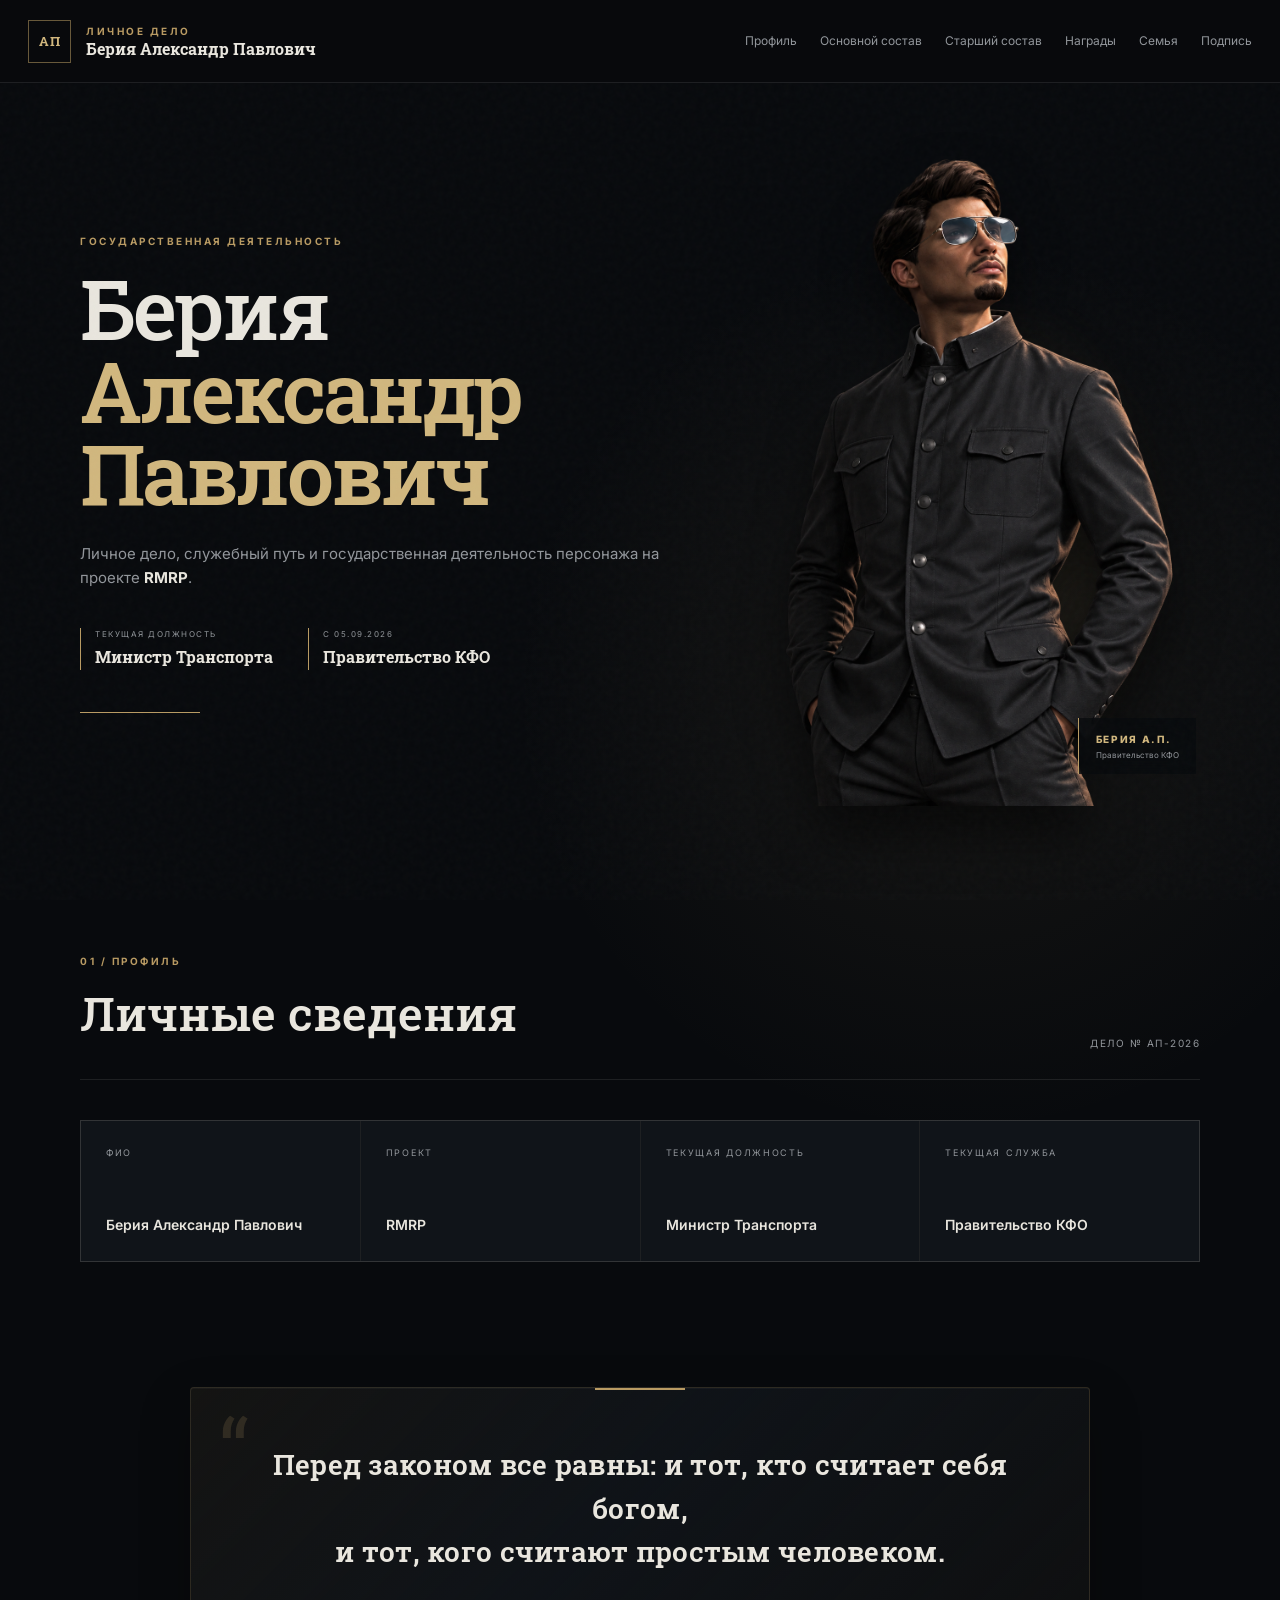
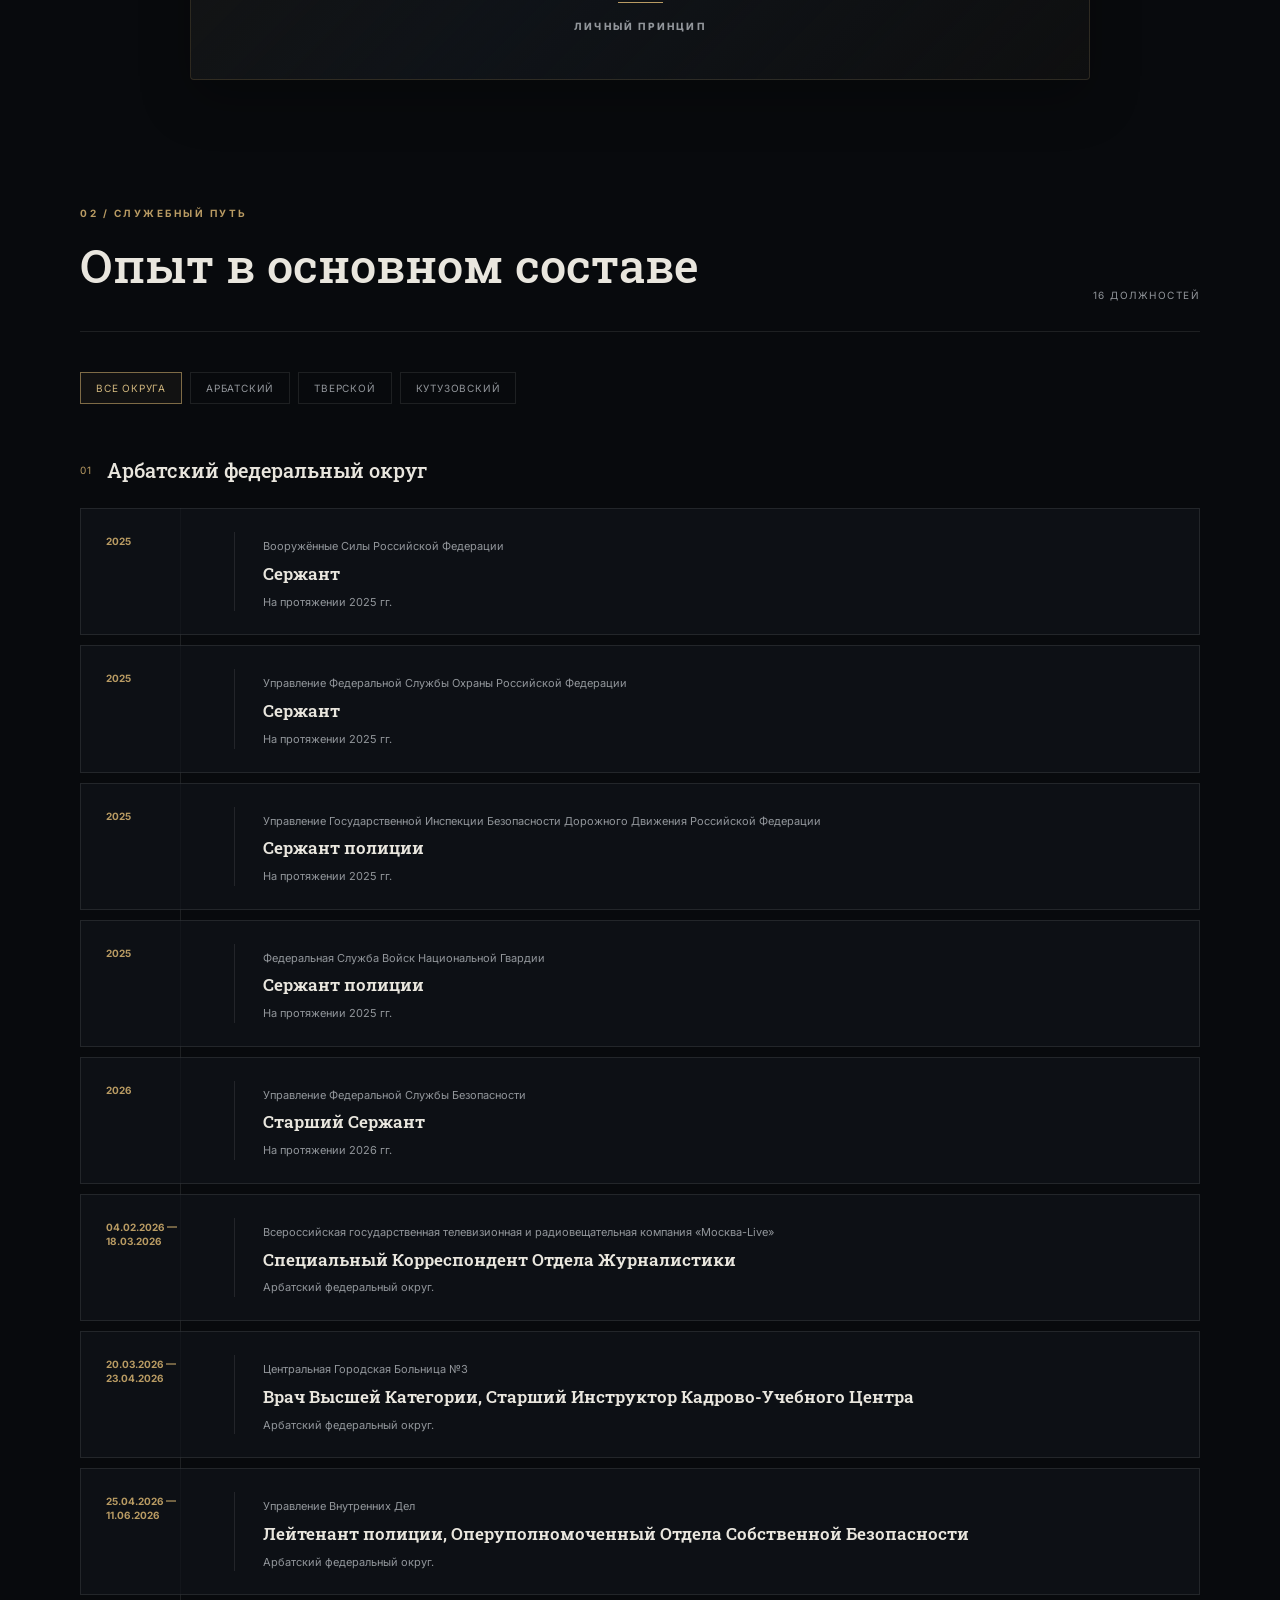
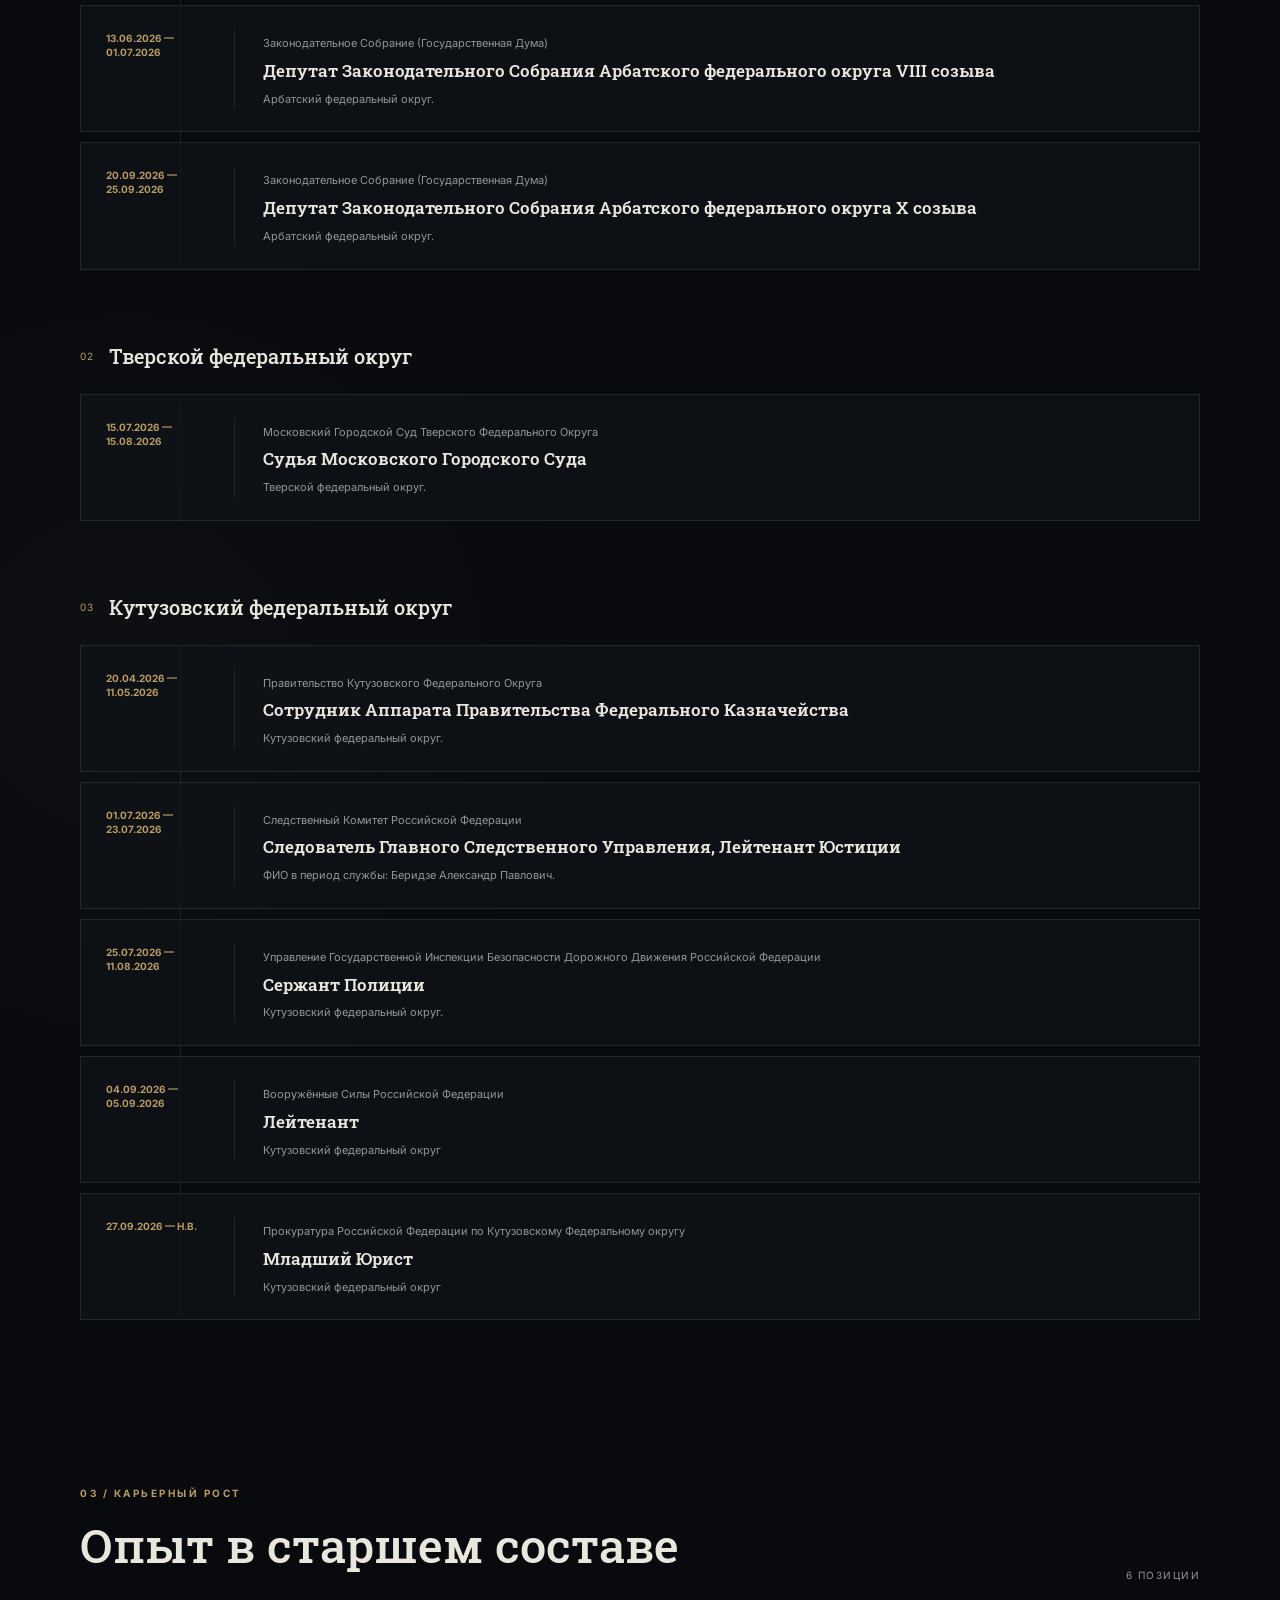
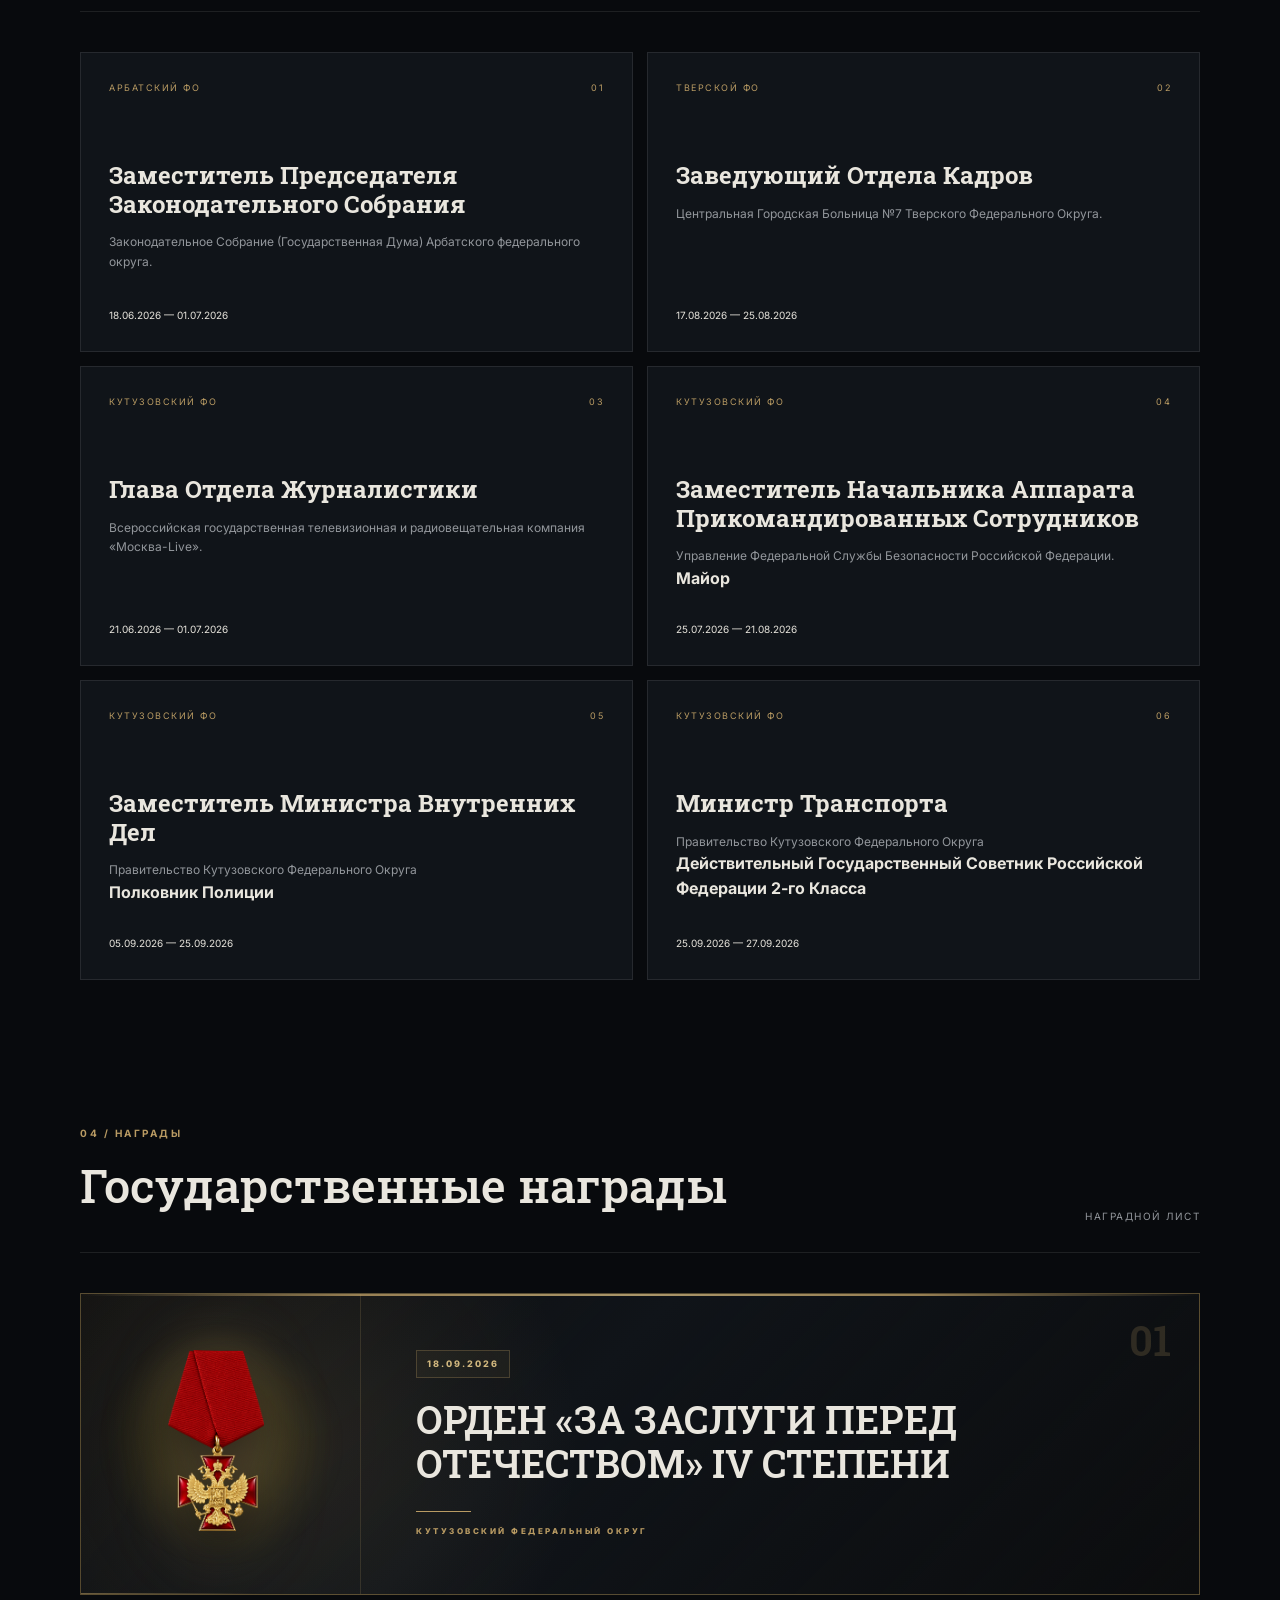
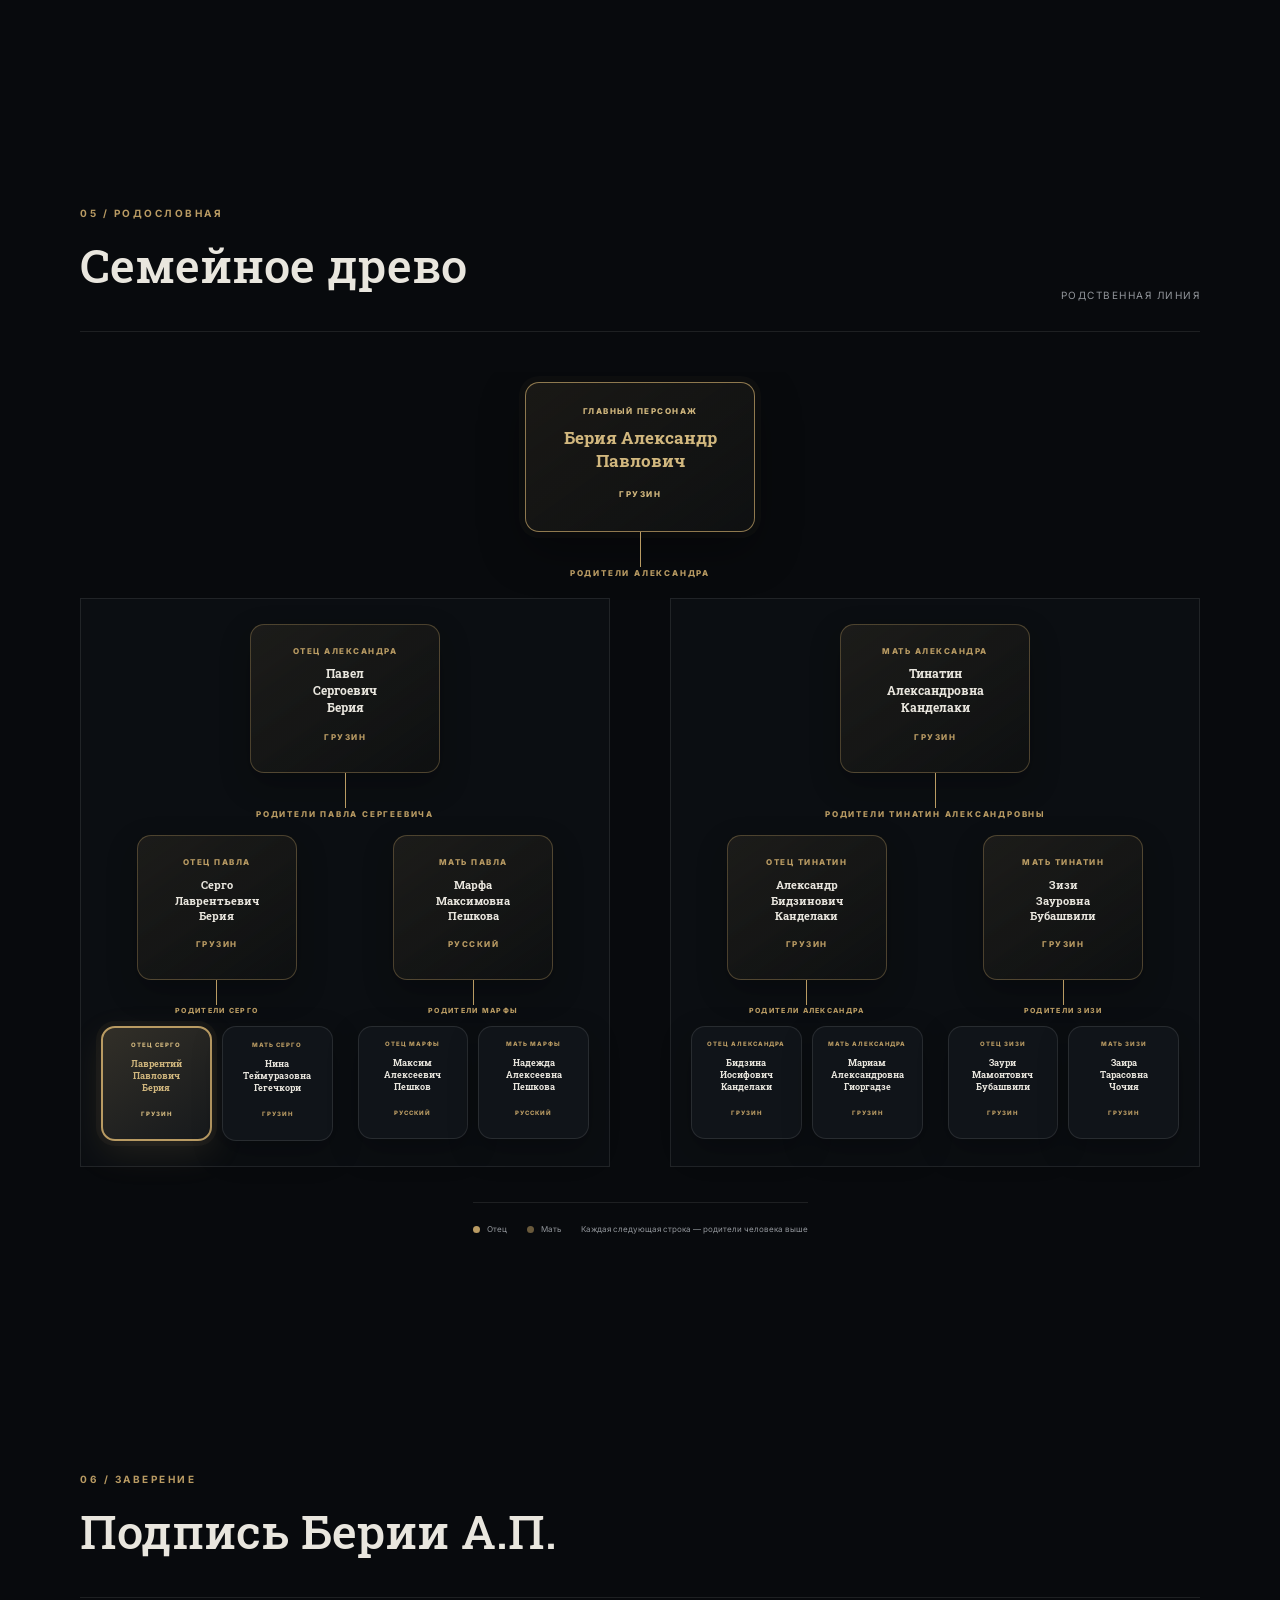
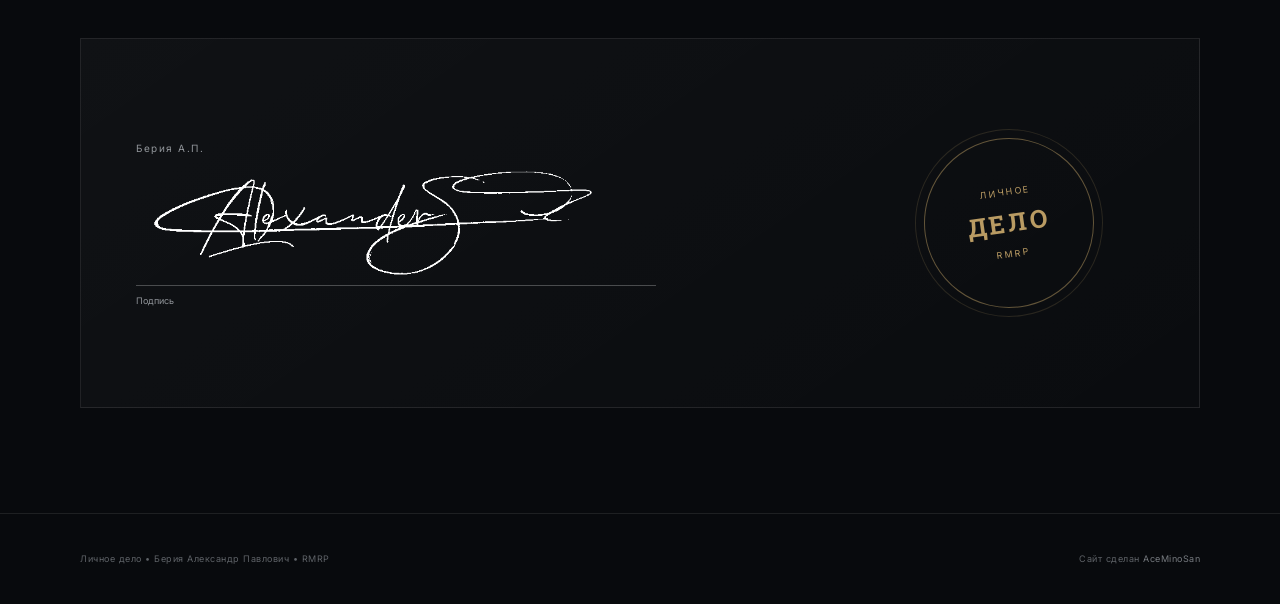
==== commit c2f0633c: "Fix class attribute in timeline-card element" ====
--- a/index.html
+++ b/index.html
@@ -229,7 +229,7 @@
                         <div class="date">04.09.2026 — 05.09.2026</div>
                         <div class="timeline-content"><span>Вооружённые Силы Российской Федерации</span><h4>Лейтенант</h4><p>Кутузовский федеральный округ</p></div>
                     </article>
-                    <article class="timeline-card.featured">
+                    <article class="timeline-card featured h4">
                         <div class="date">27.09.2026 — Н.В.</div>
                         <div class="timeline-content"><span>Прокуратура Российской Федерации по Кутузовскому Федеральному округу</span><h4>Младший Юрист</h4><p>Кутузовский федеральный округ</p></div>
                     </article>
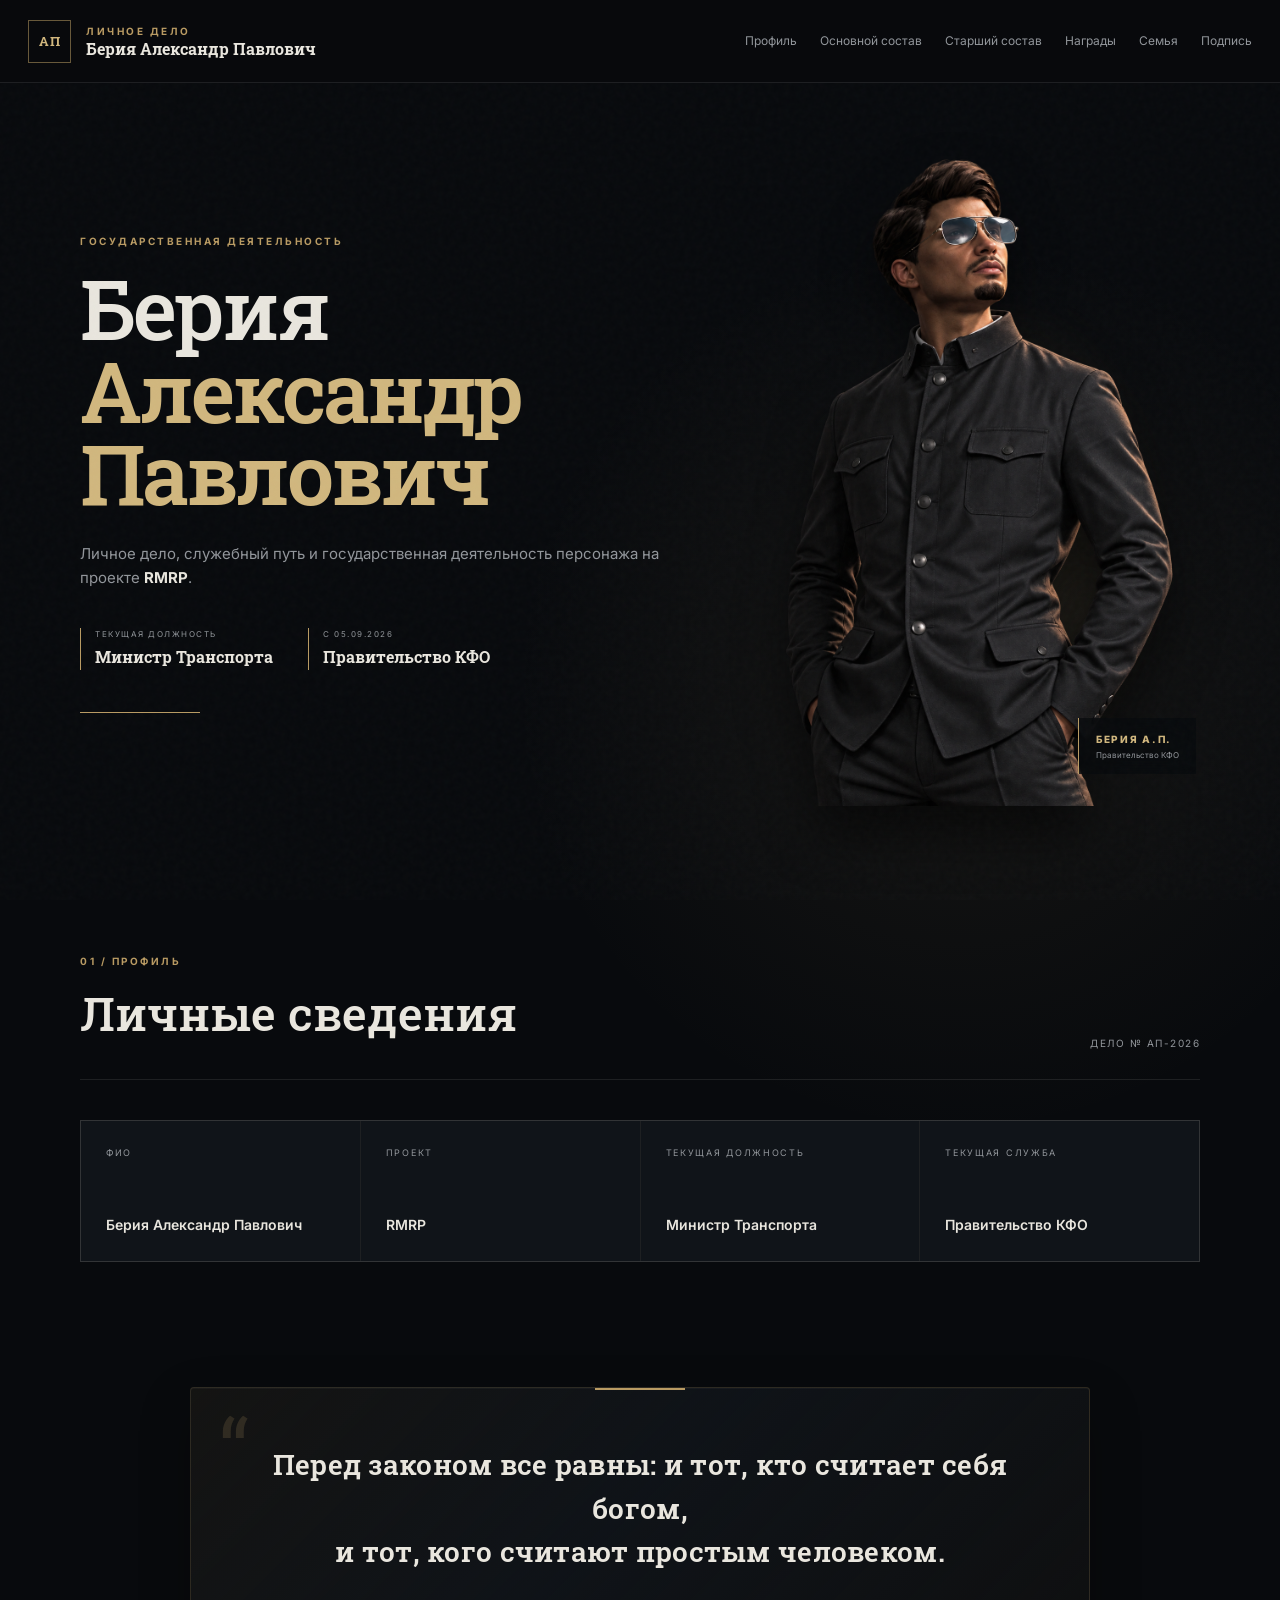
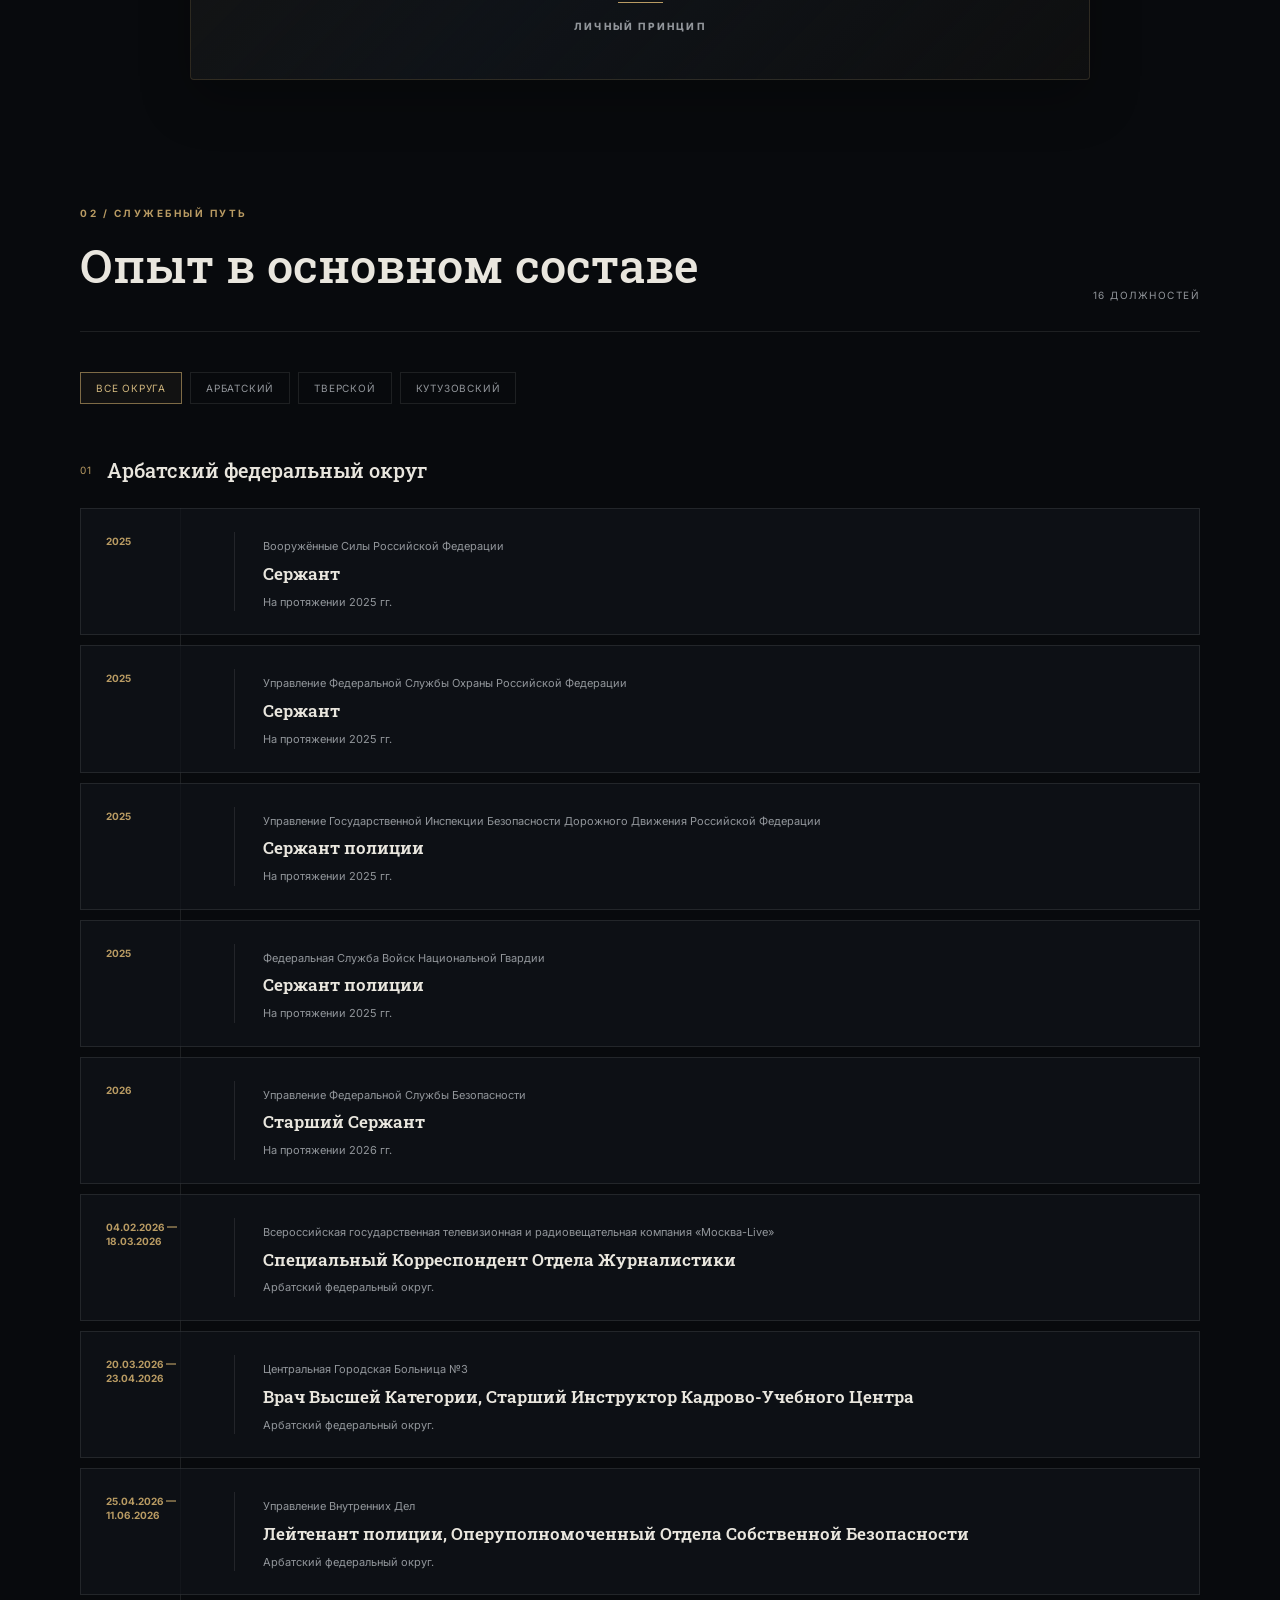
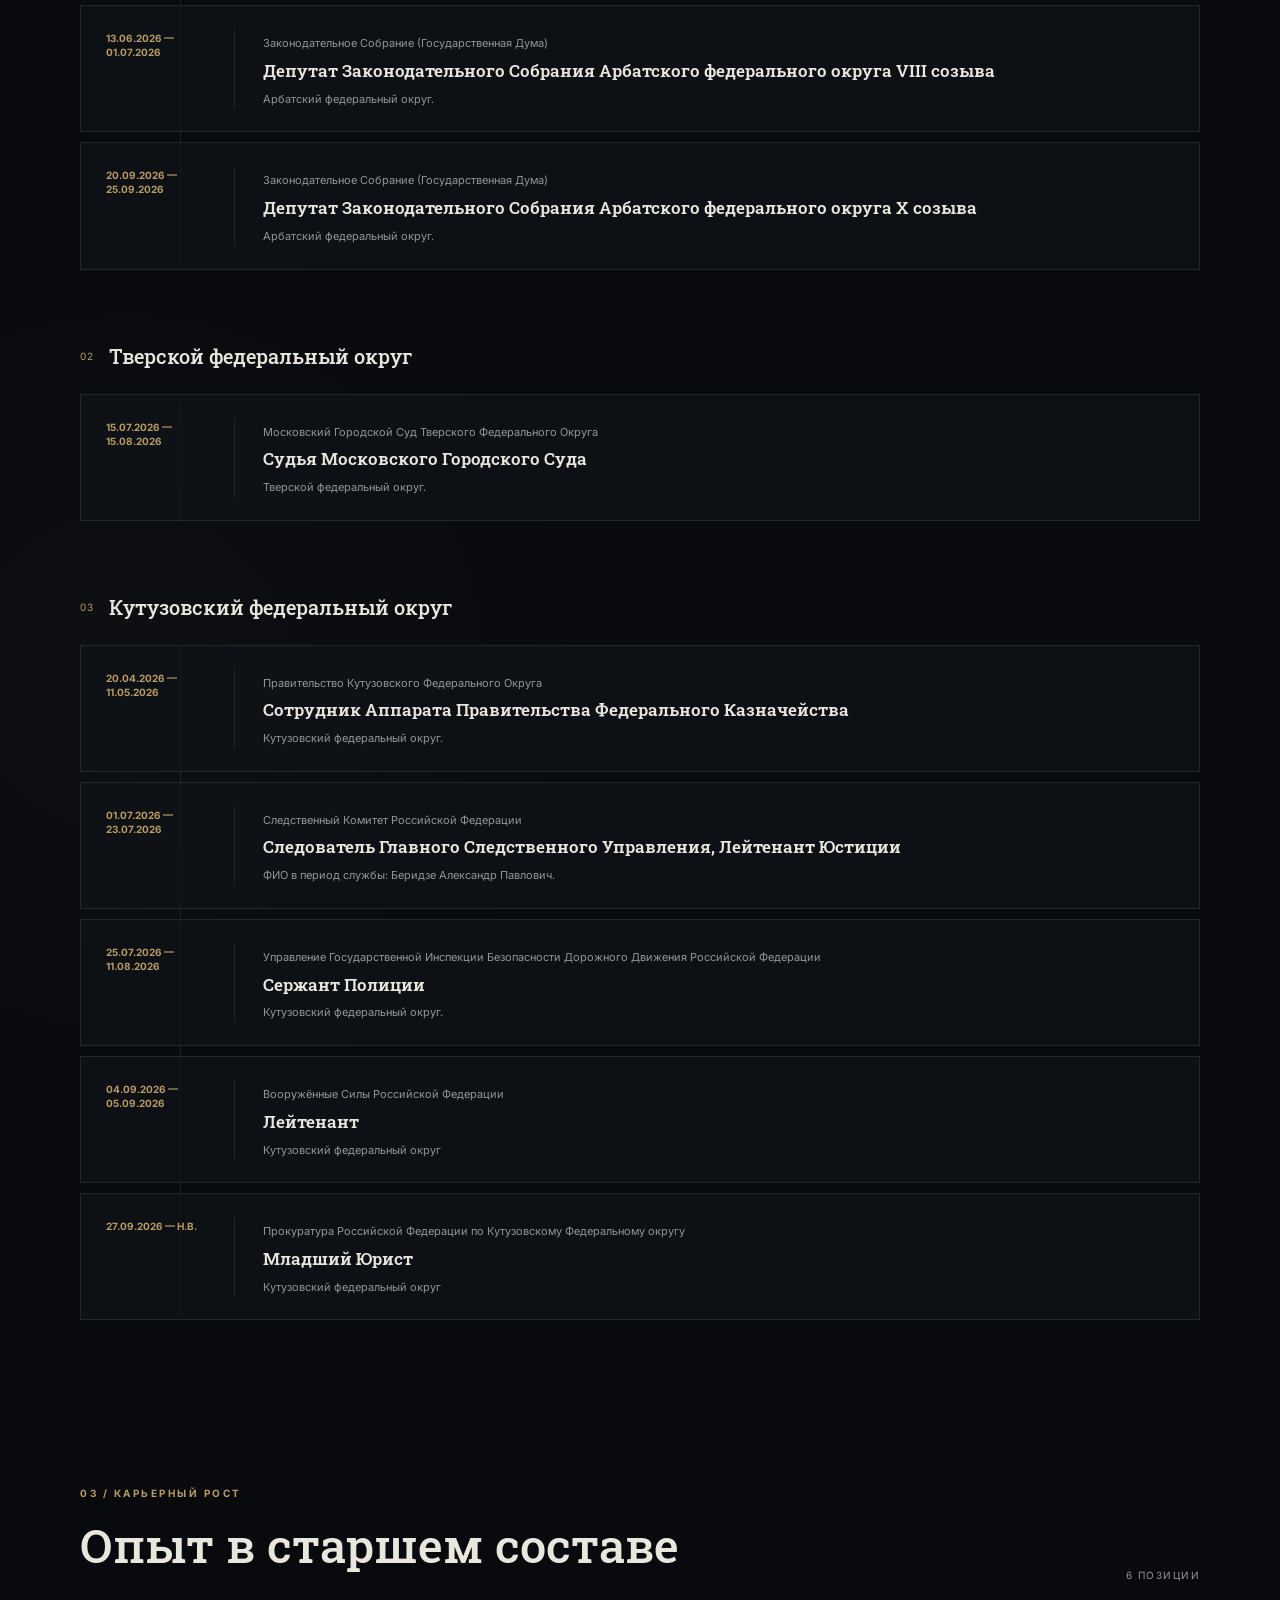
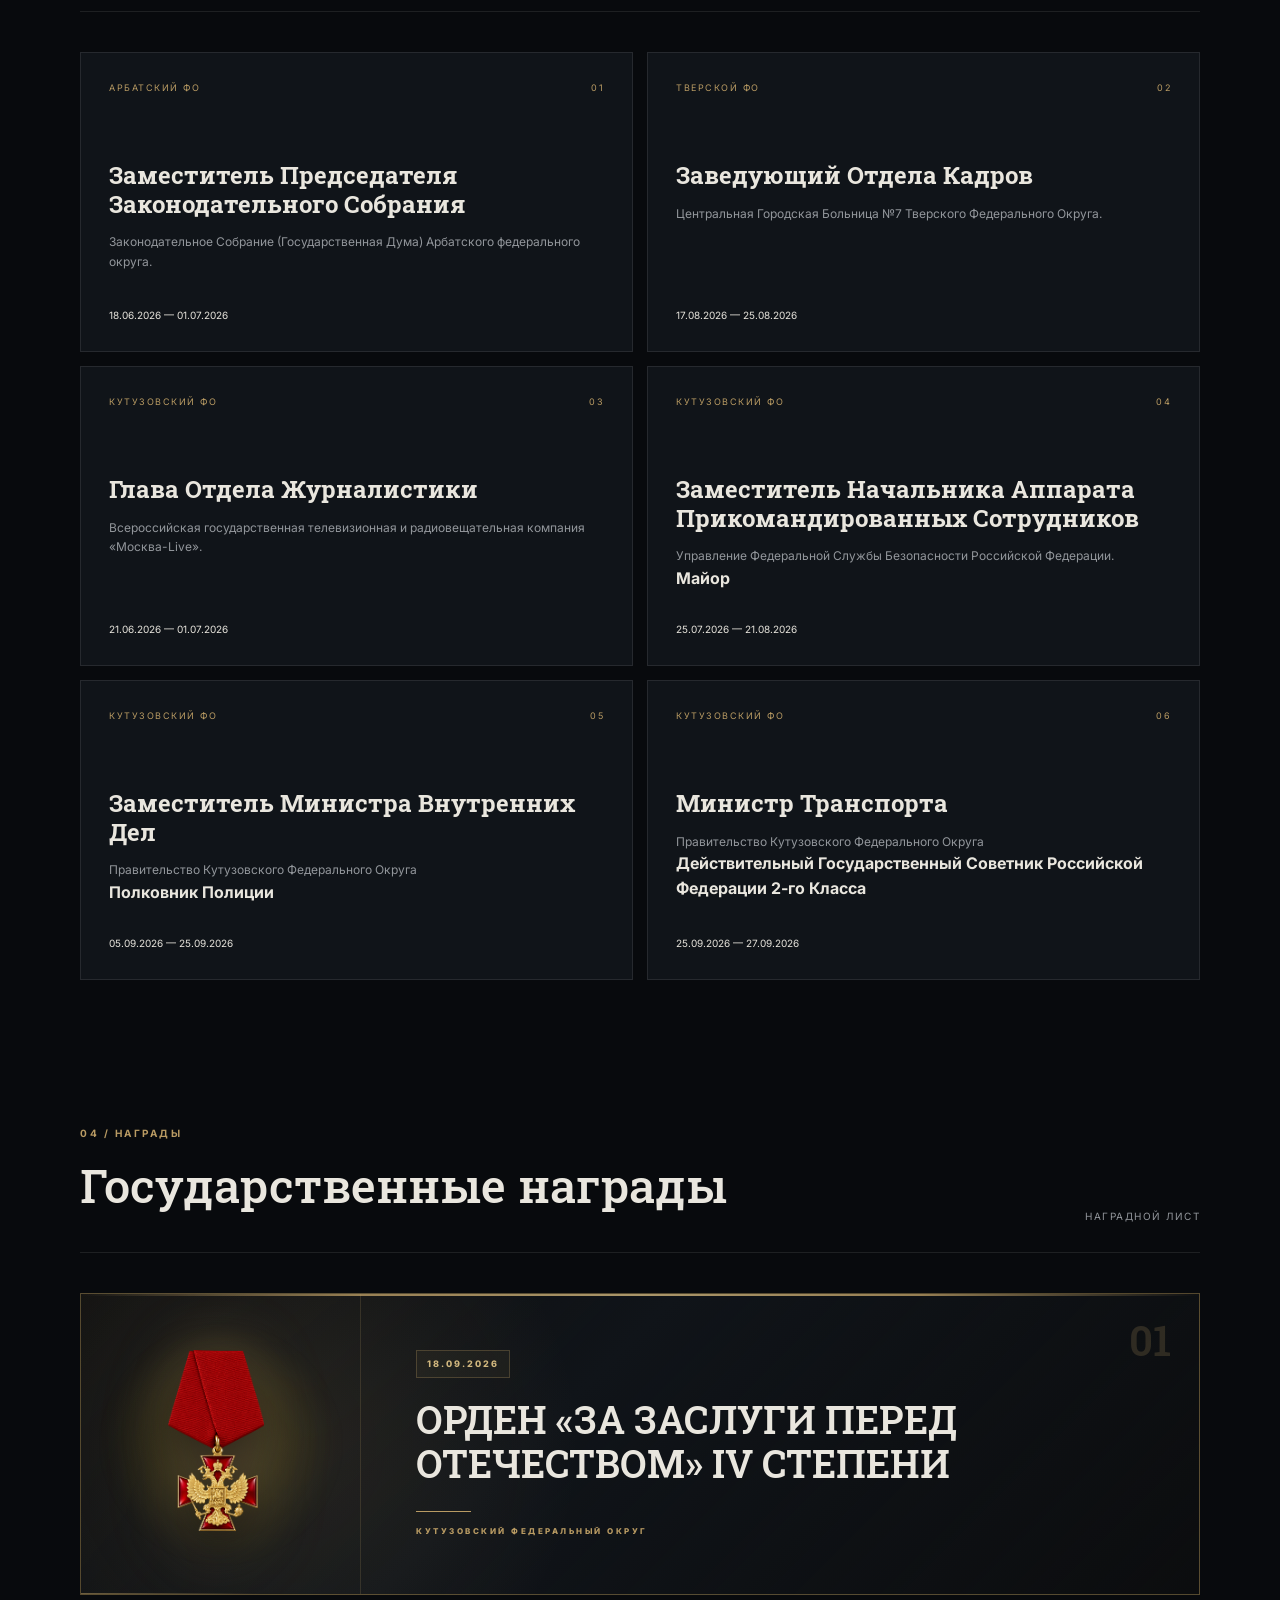
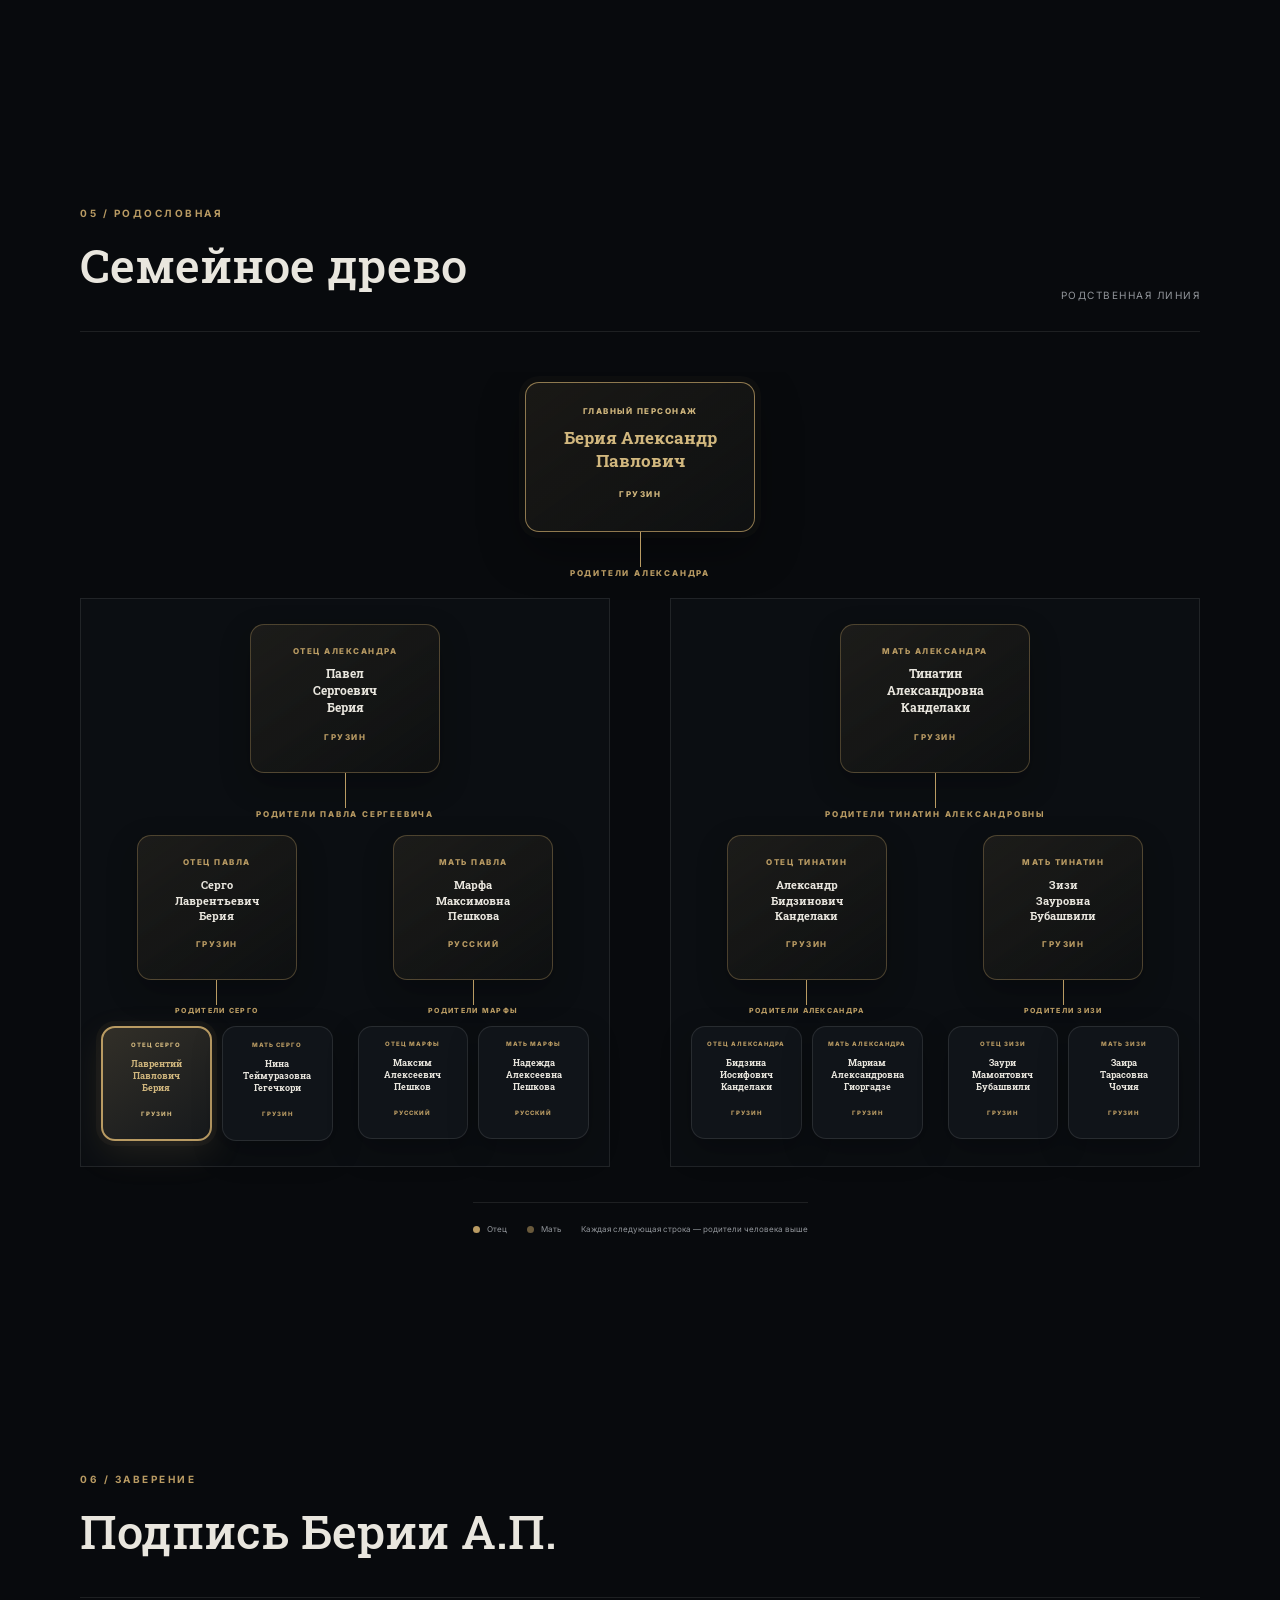
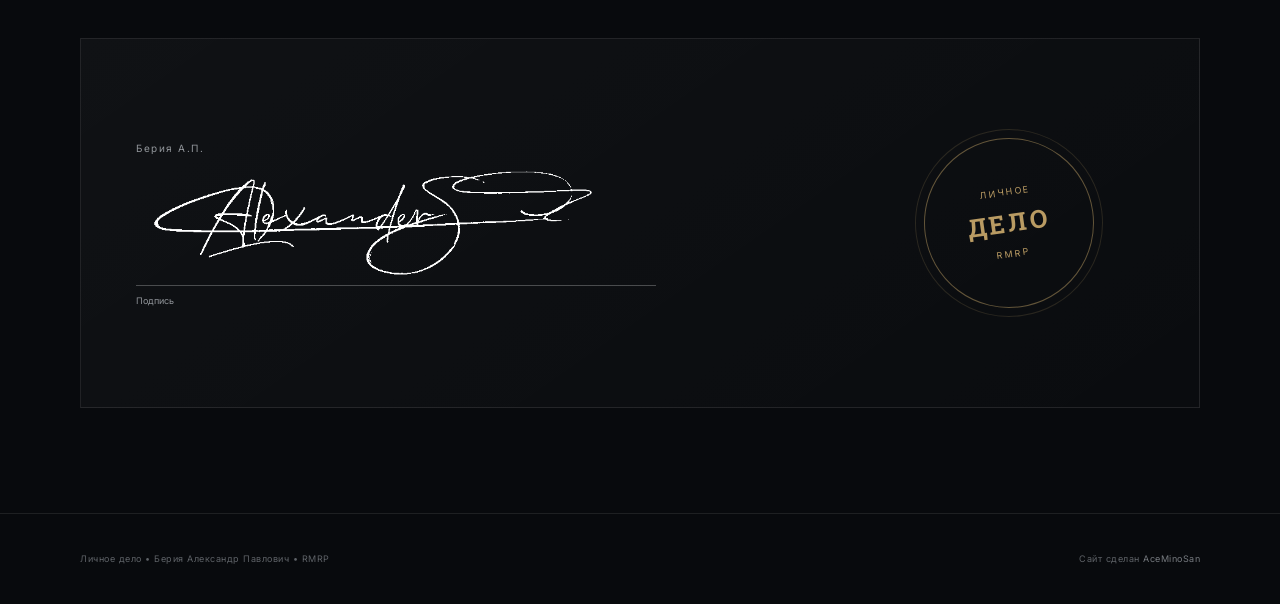
==== commit 77eae878: "Update index.html" ====
--- a/index.html
+++ b/index.html
@@ -229,7 +229,7 @@
                         <div class="date">04.09.2026 — 05.09.2026</div>
                         <div class="timeline-content"><span>Вооружённые Силы Российской Федерации</span><h4>Лейтенант</h4><p>Кутузовский федеральный округ</p></div>
                     </article>
-                    <article class="timeline-card featured h4">
+                    <article class="timeline-card Featured">
                         <div class="date">27.09.2026 — Н.В.</div>
                         <div class="timeline-content"><span>Прокуратура Российской Федерации по Кутузовскому Федеральному округу</span><h4>Младший Юрист</h4><p>Кутузовский федеральный округ</p></div>
                     </article>
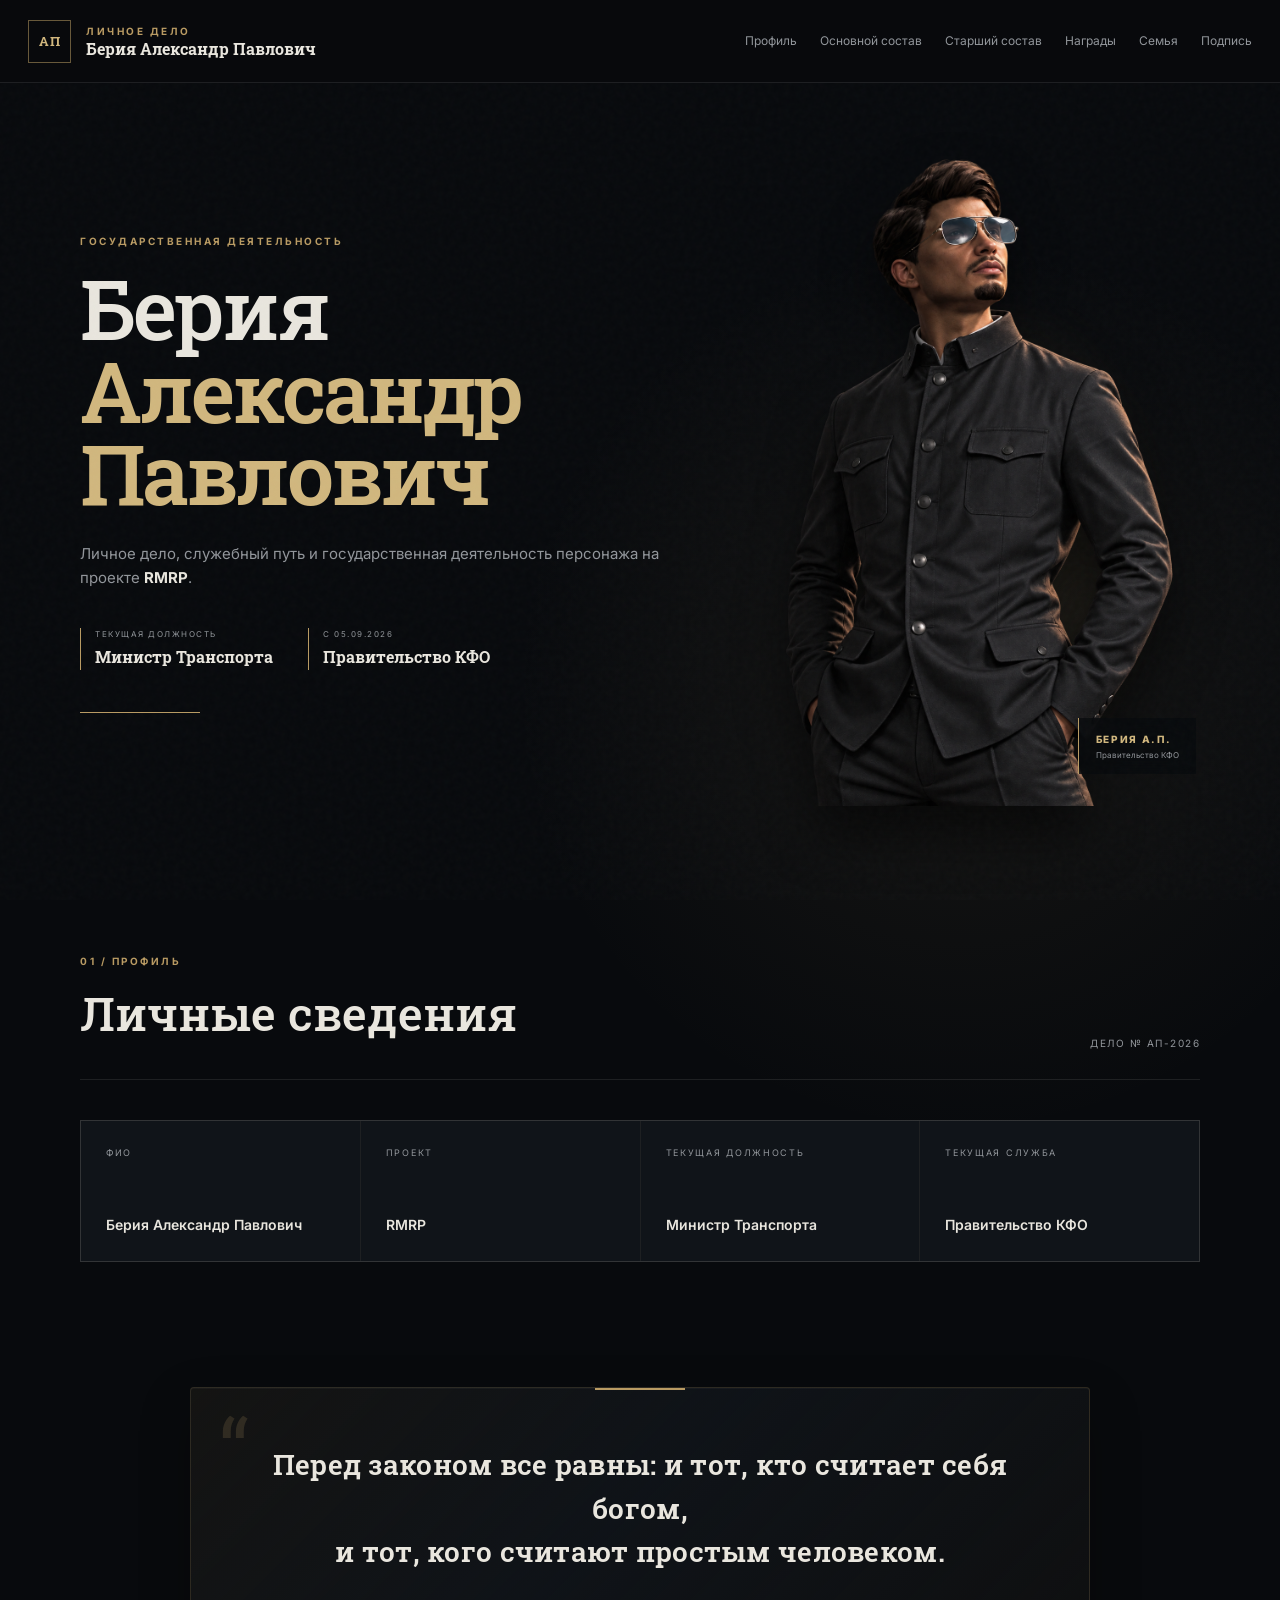
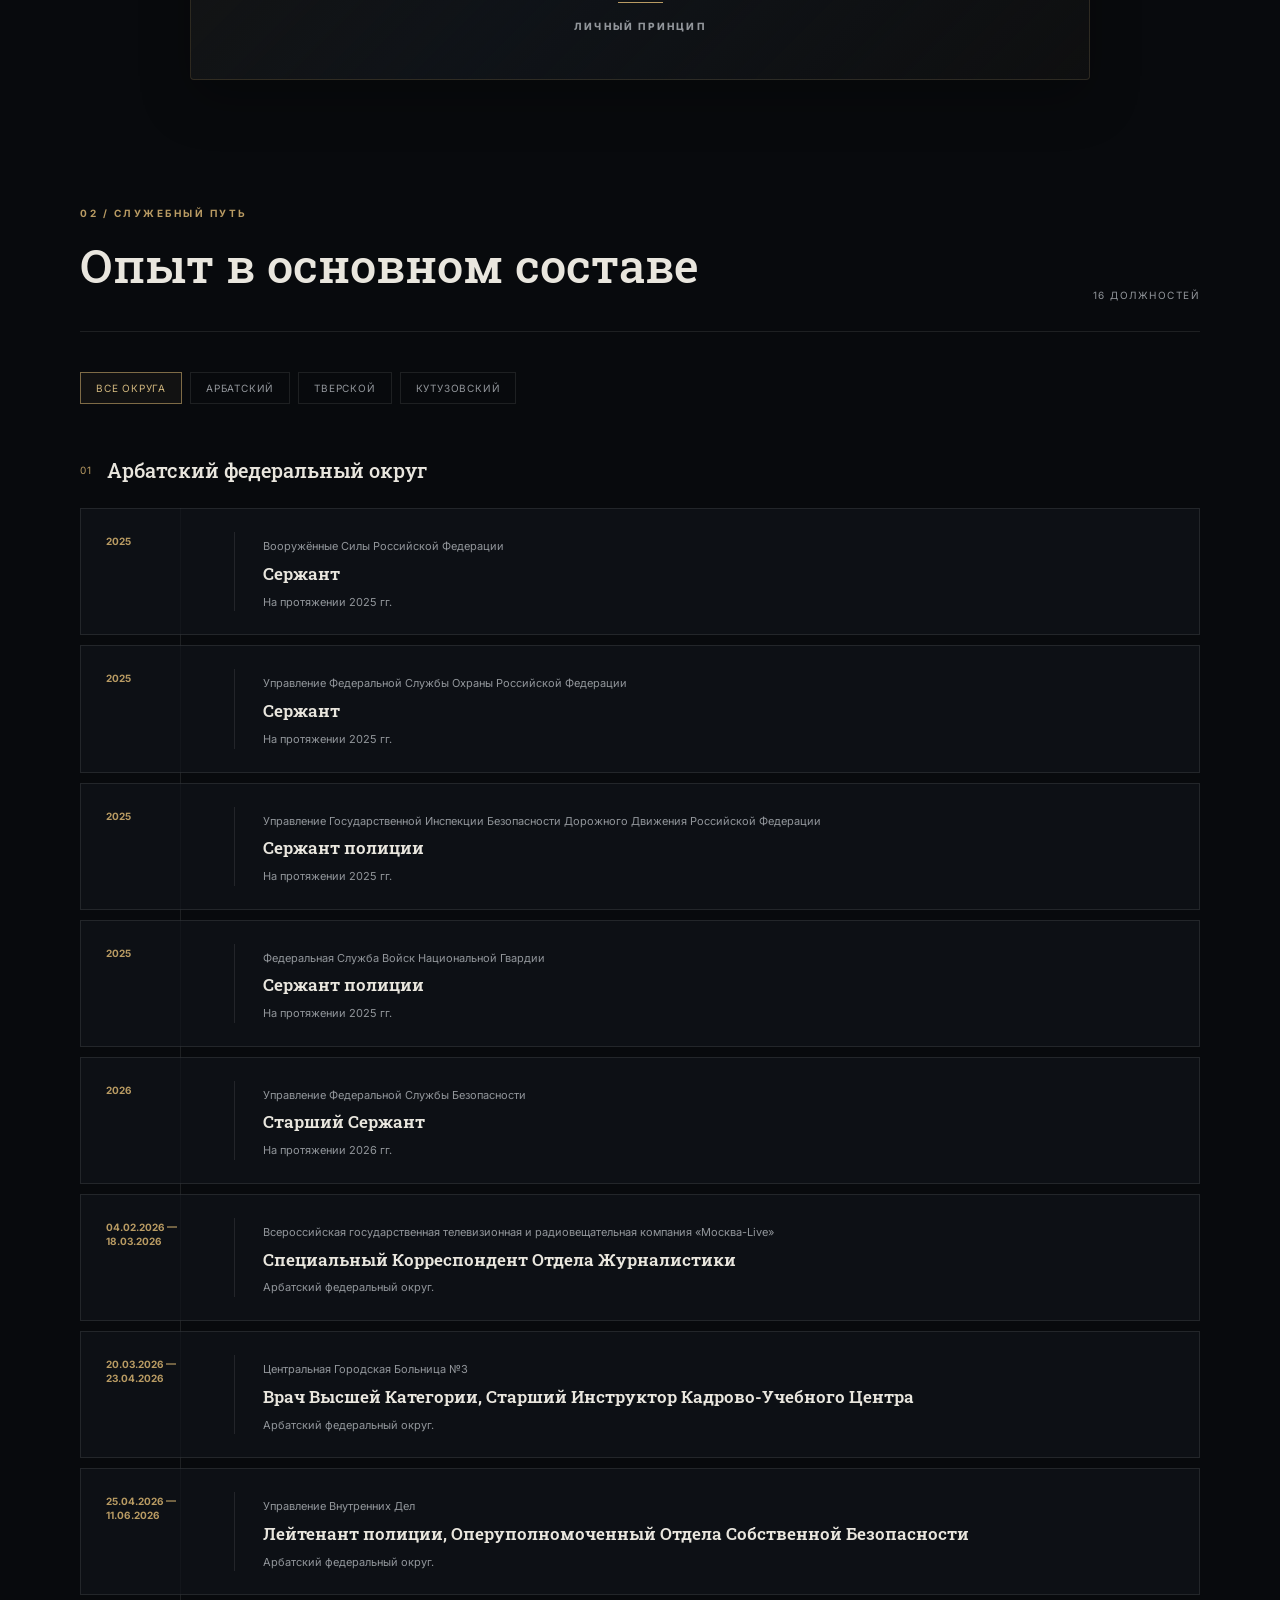
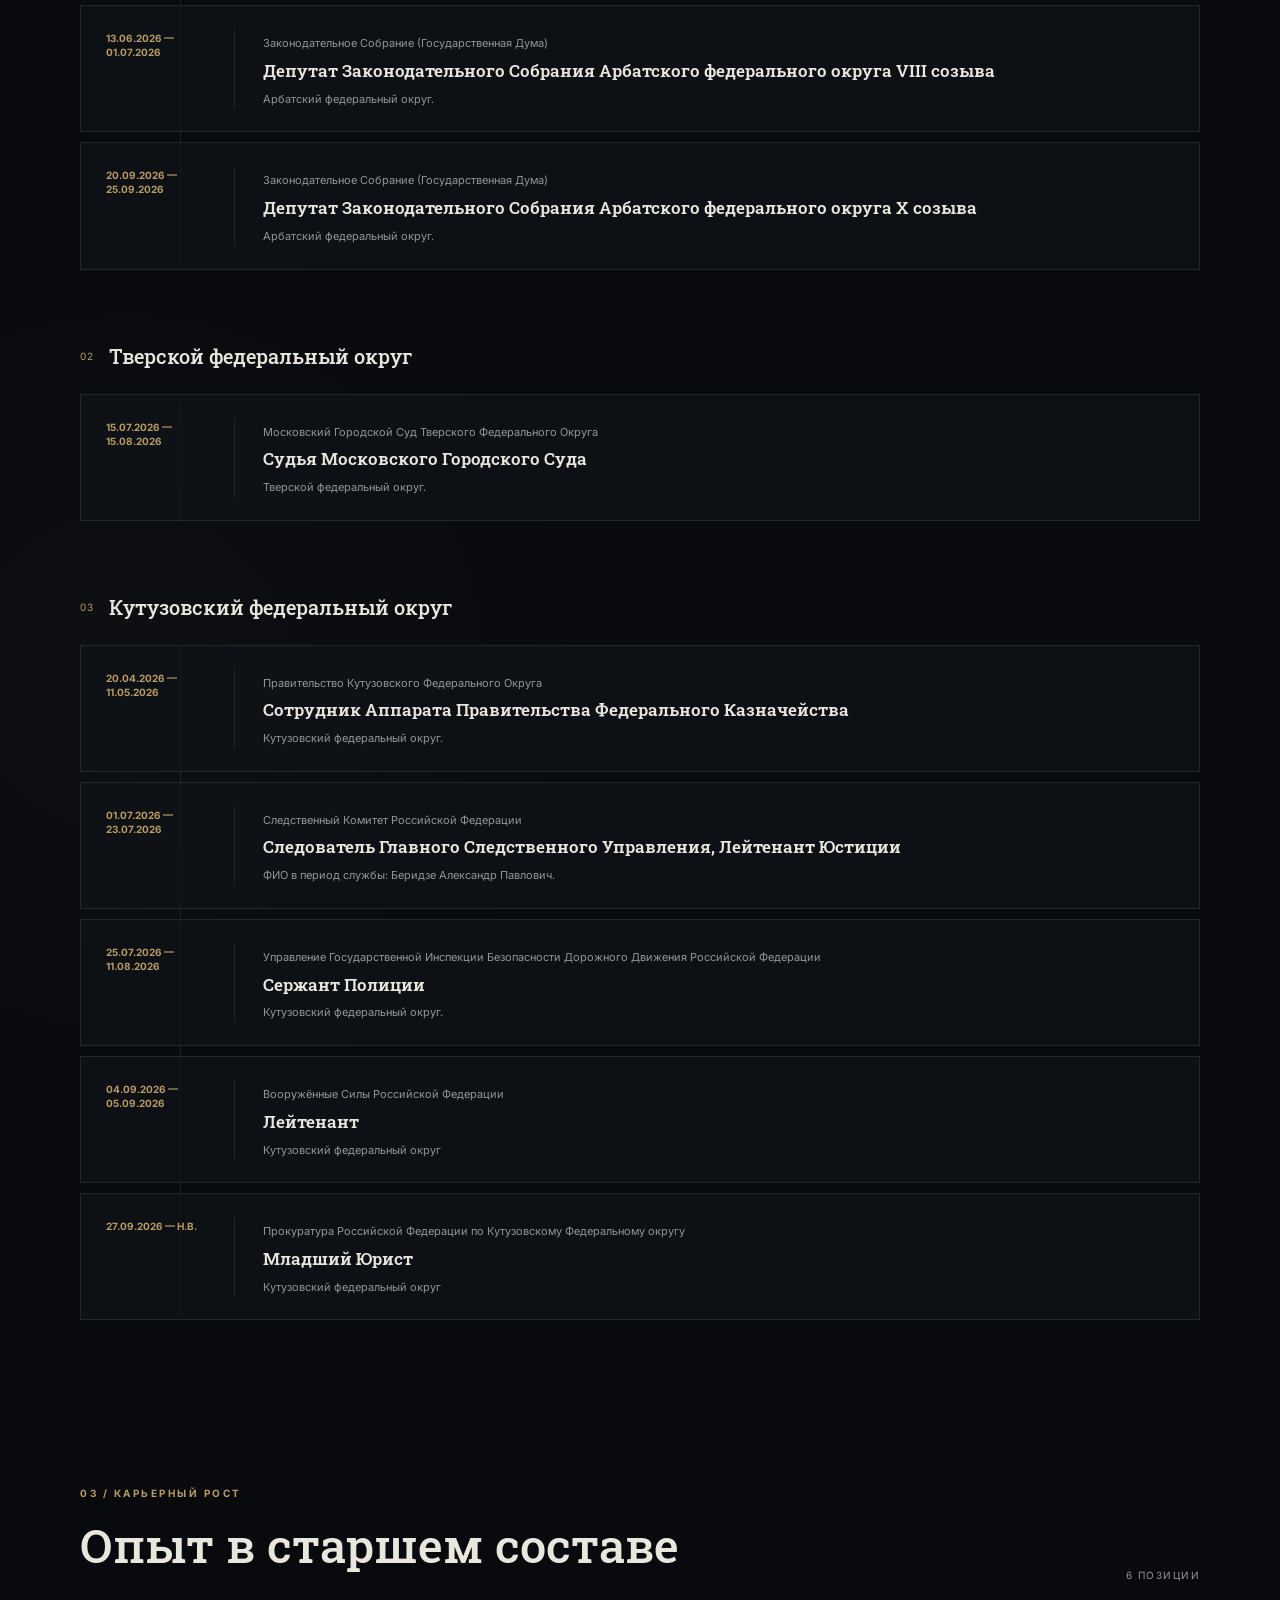
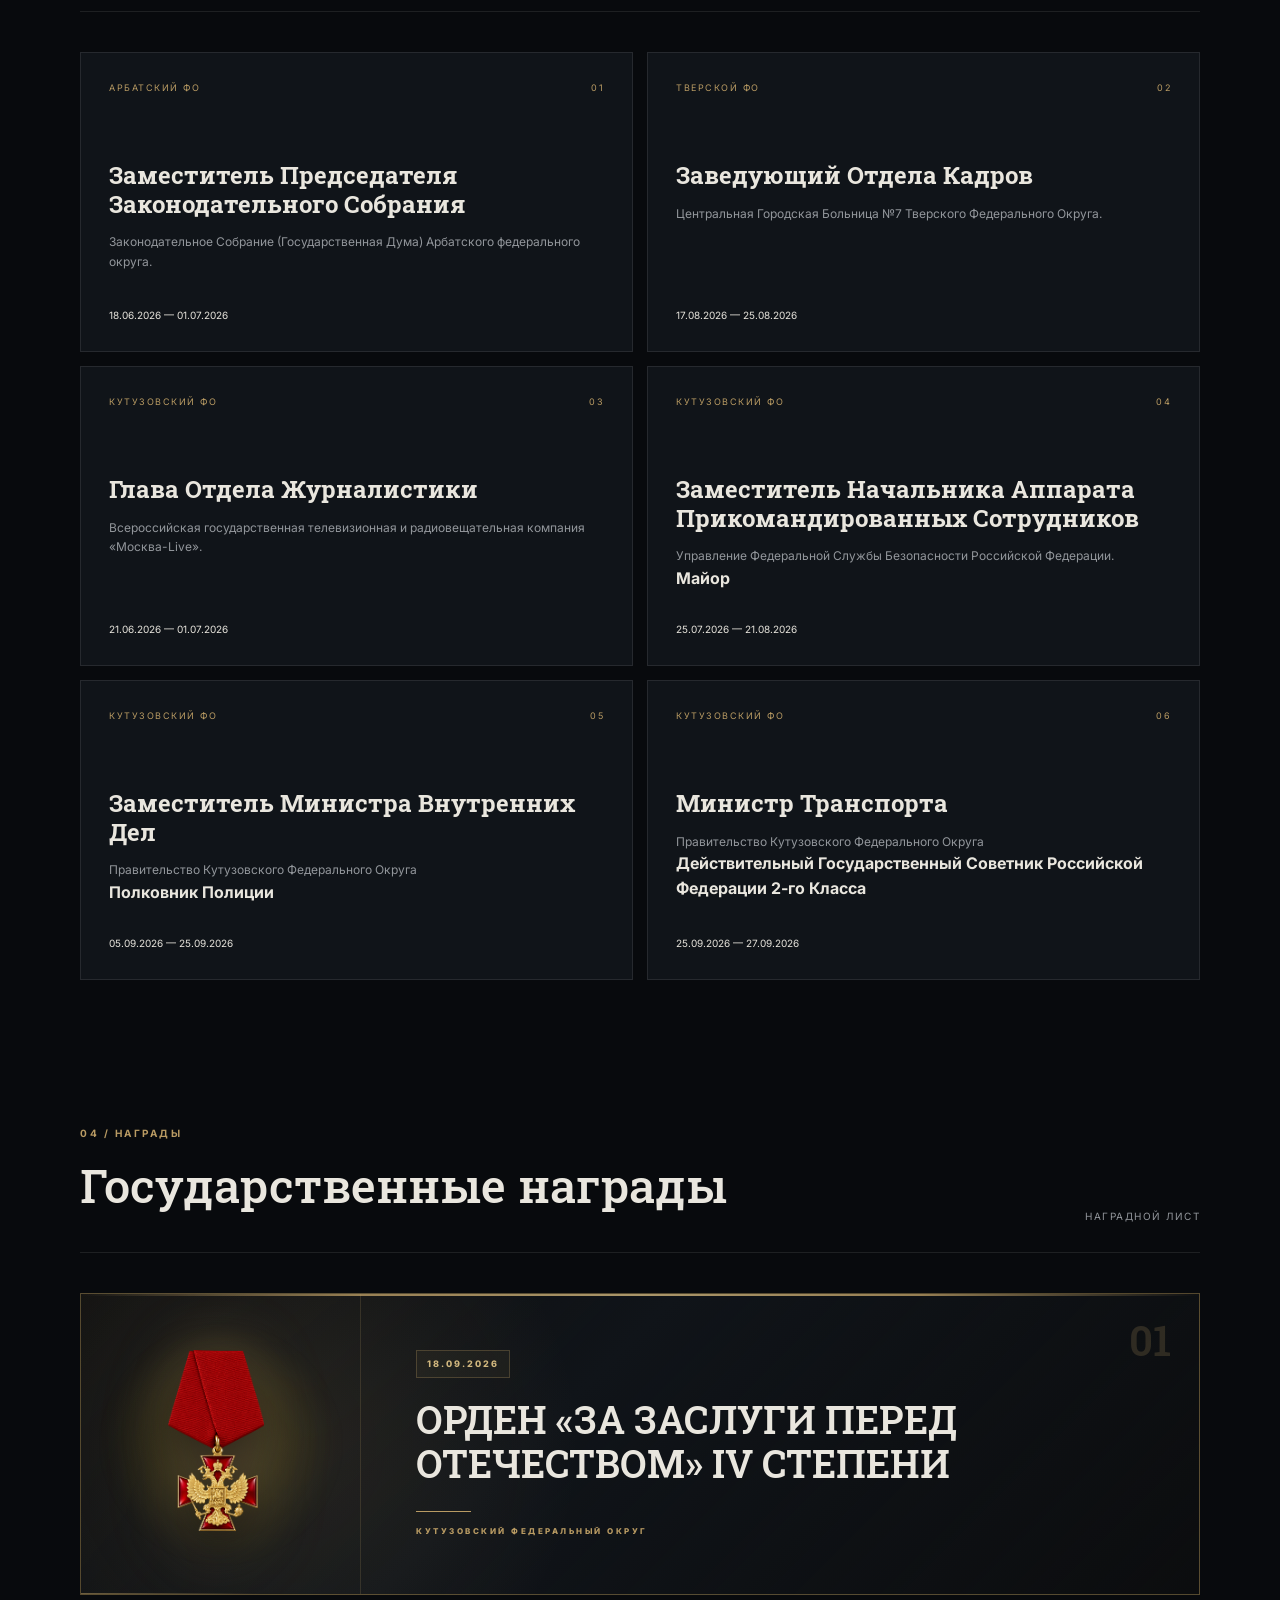
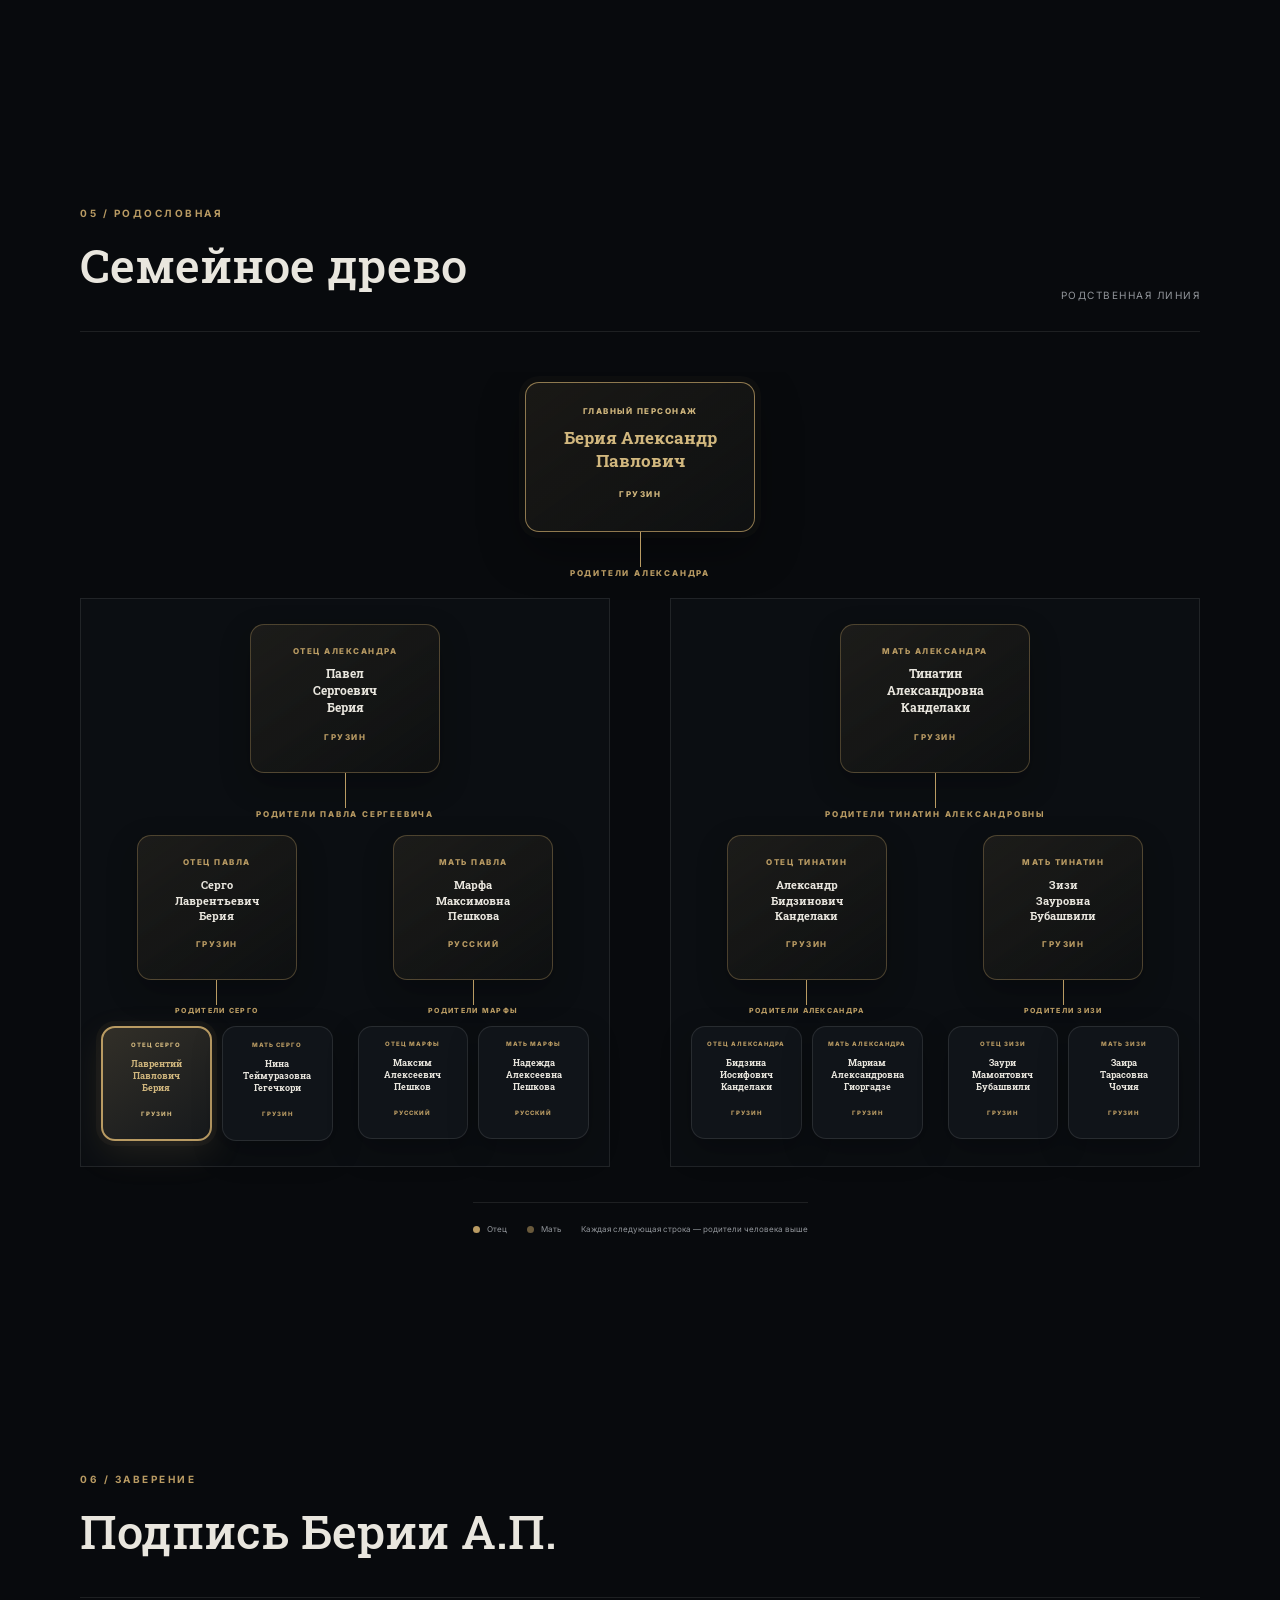
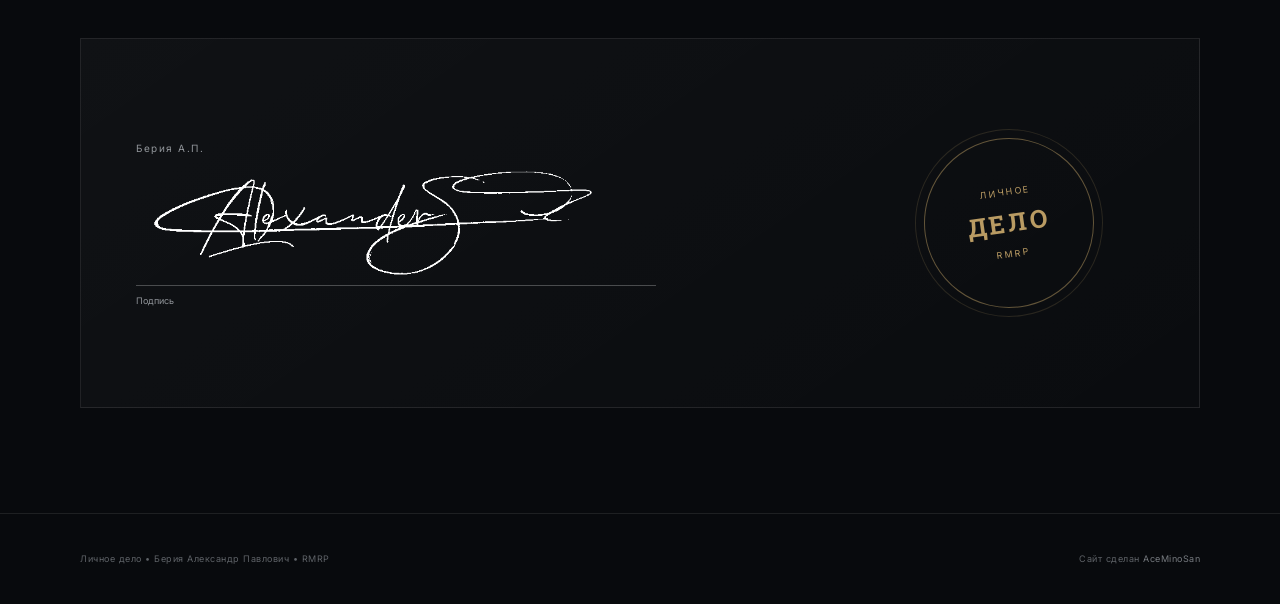
==== commit 80f1ee58: "Update index.html" ====
--- a/index.html
+++ b/index.html
@@ -229,7 +229,7 @@
                         <div class="date">04.09.2026 — 05.09.2026</div>
                         <div class="timeline-content"><span>Вооружённые Силы Российской Федерации</span><h4>Лейтенант</h4><p>Кутузовский федеральный округ</p></div>
                     </article>
-                    <article class="timeline-card Featured">
+                    <article class="timeline-card featured">
                         <div class="date">27.09.2026 — Н.В.</div>
                         <div class="timeline-content"><span>Прокуратура Российской Федерации по Кутузовскому Федеральному округу</span><h4>Младший Юрист</h4><p>Кутузовский федеральный округ</p></div>
                     </article>
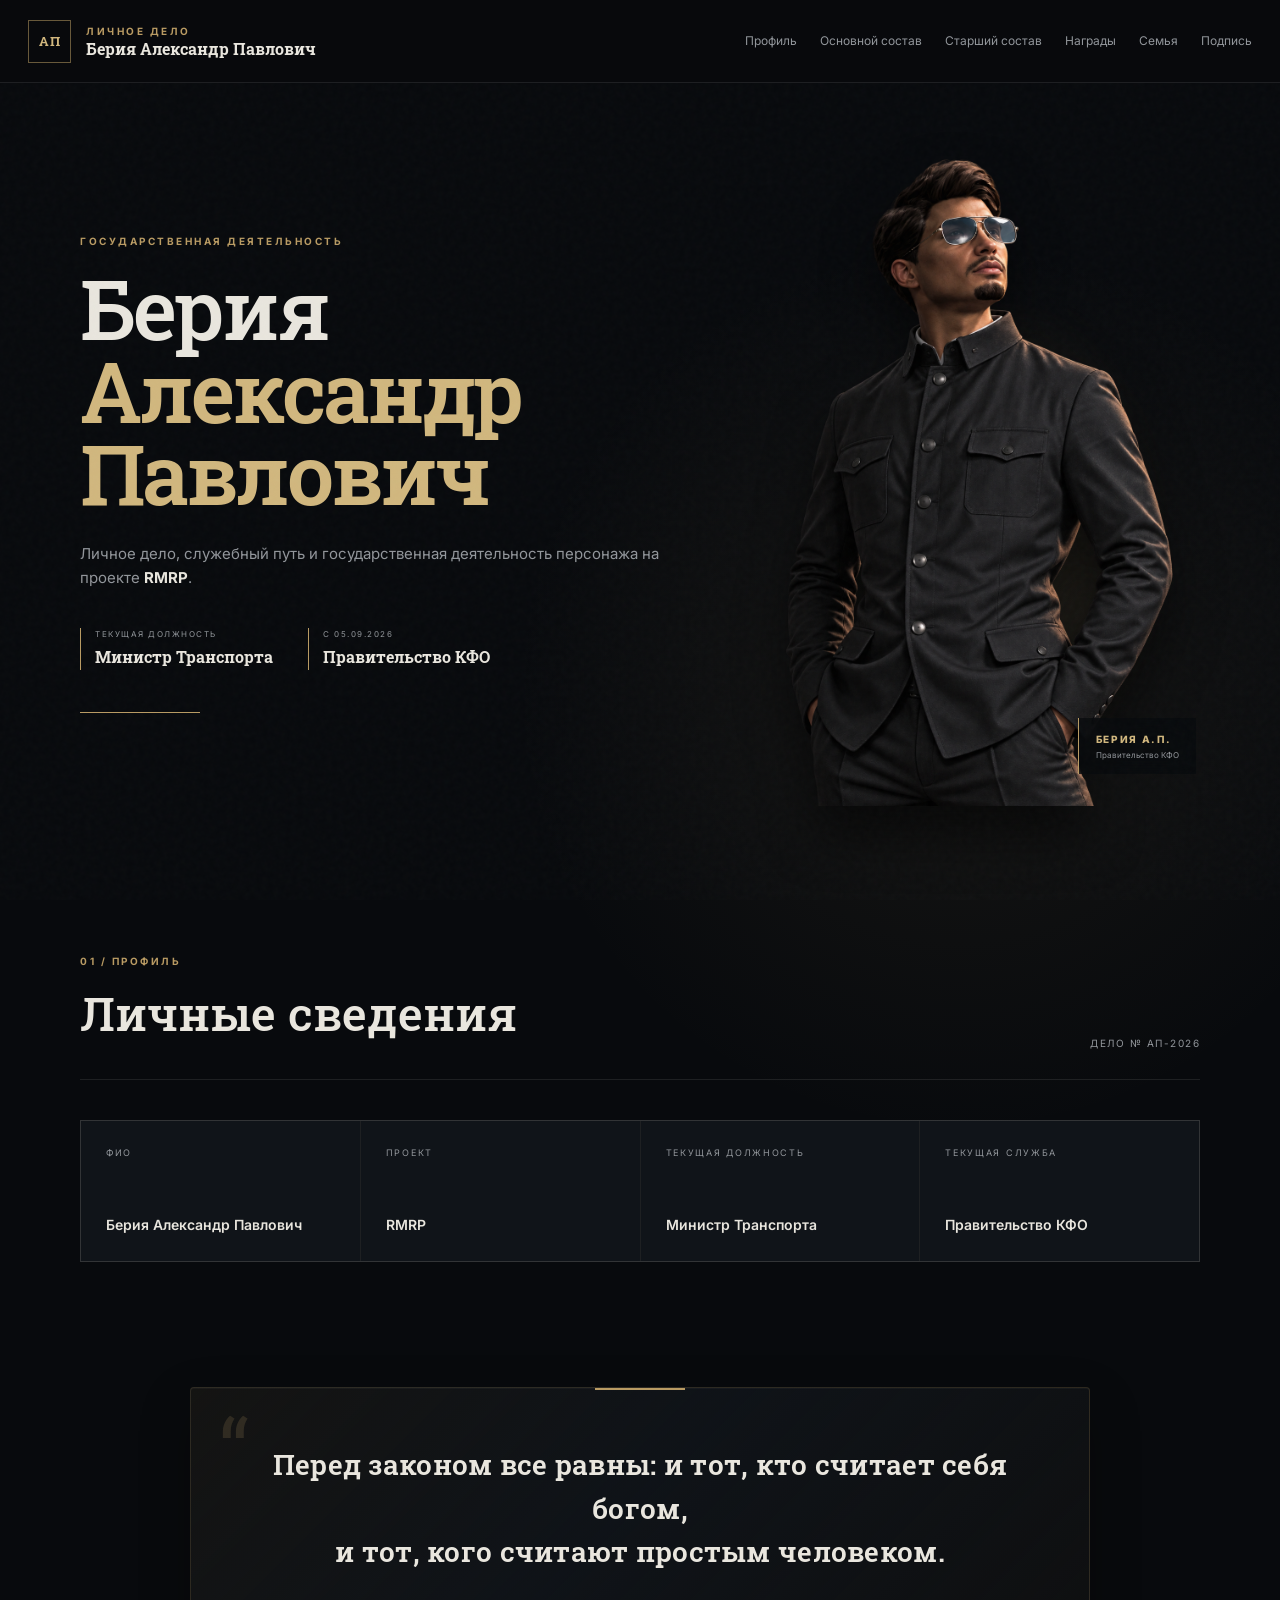
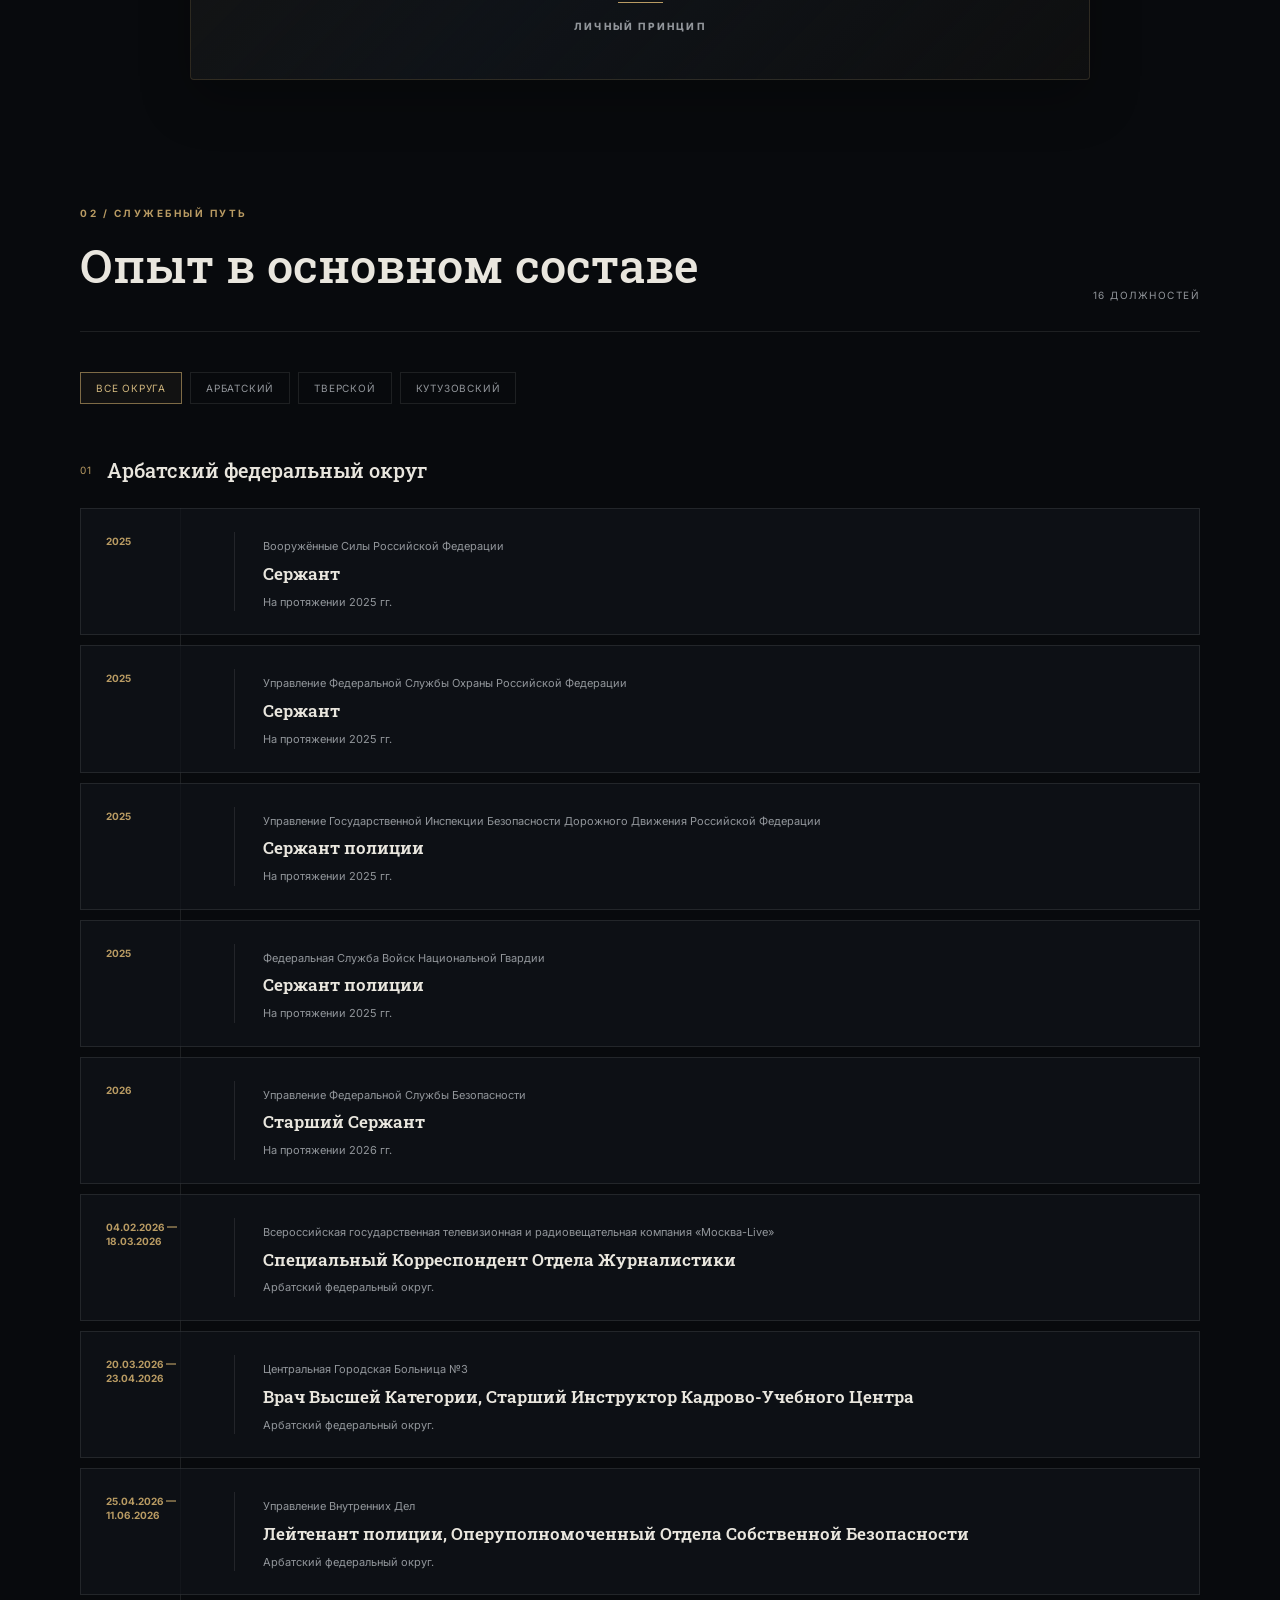
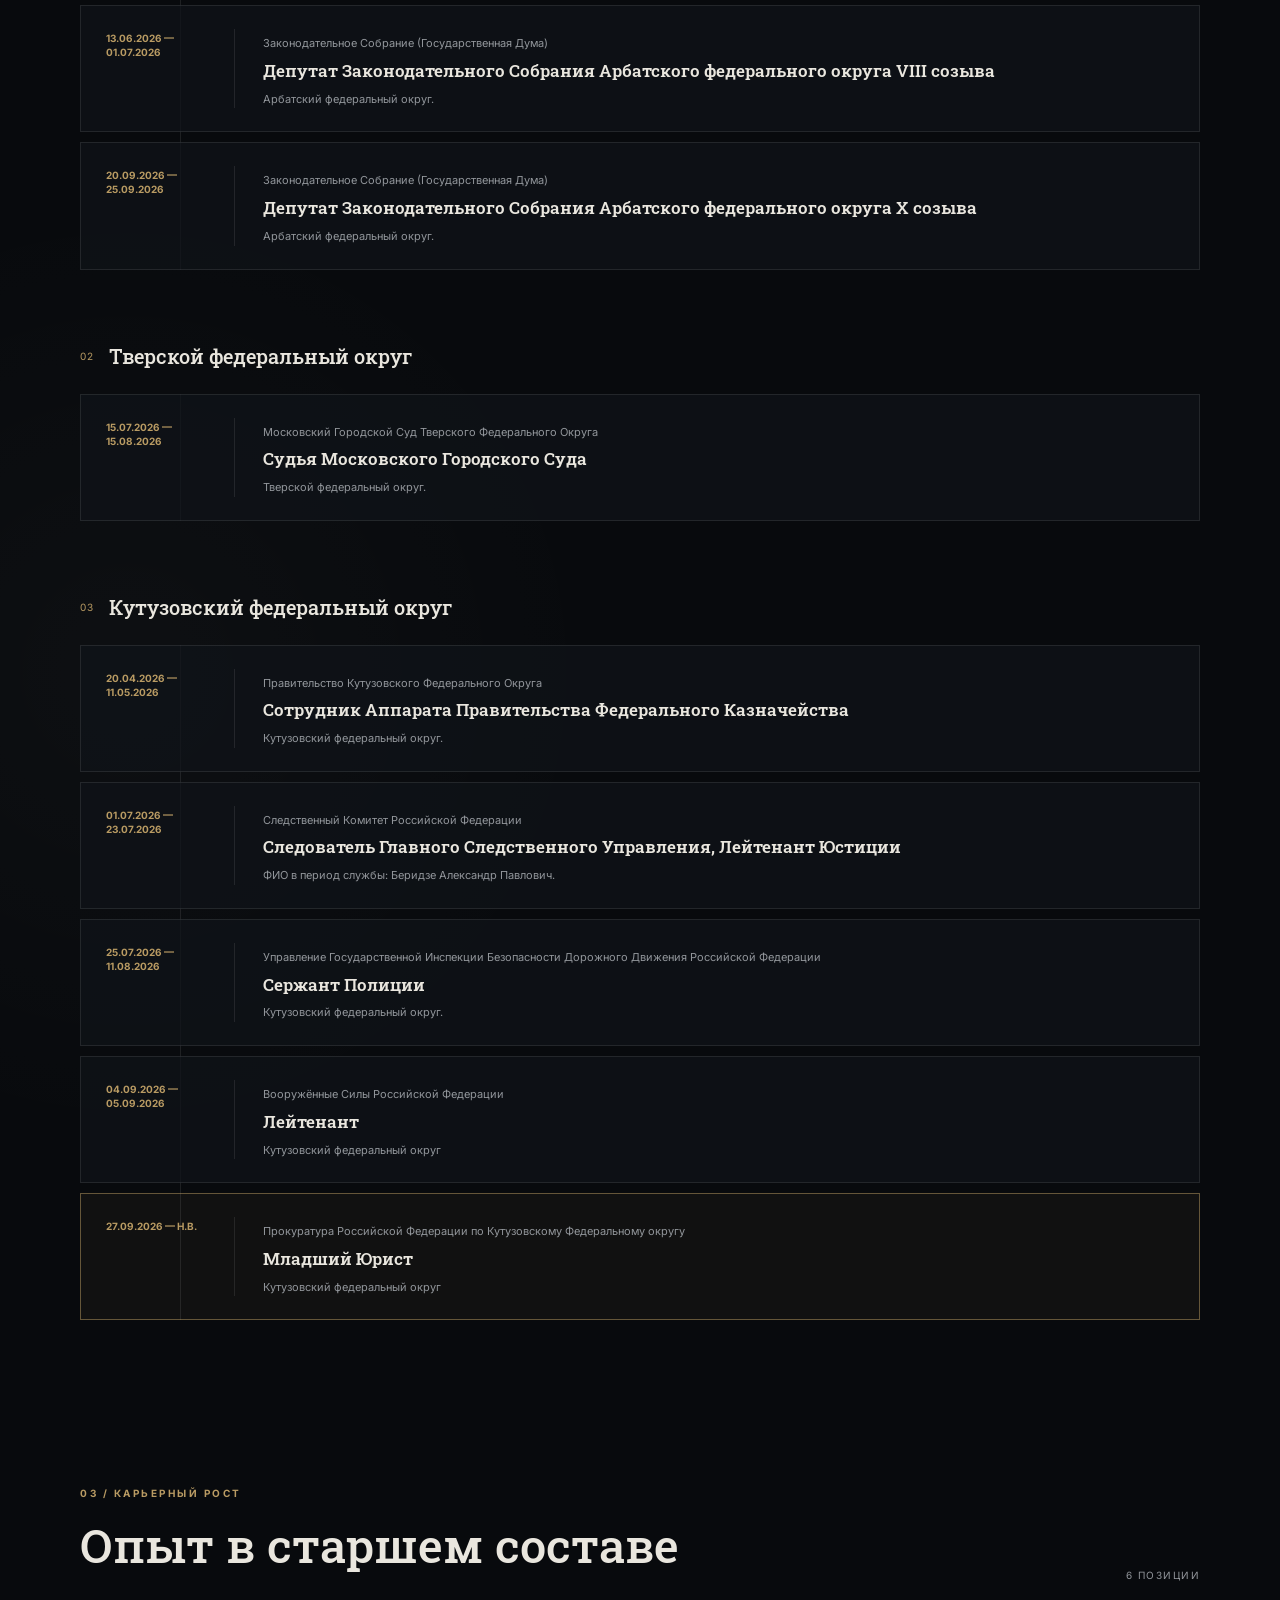
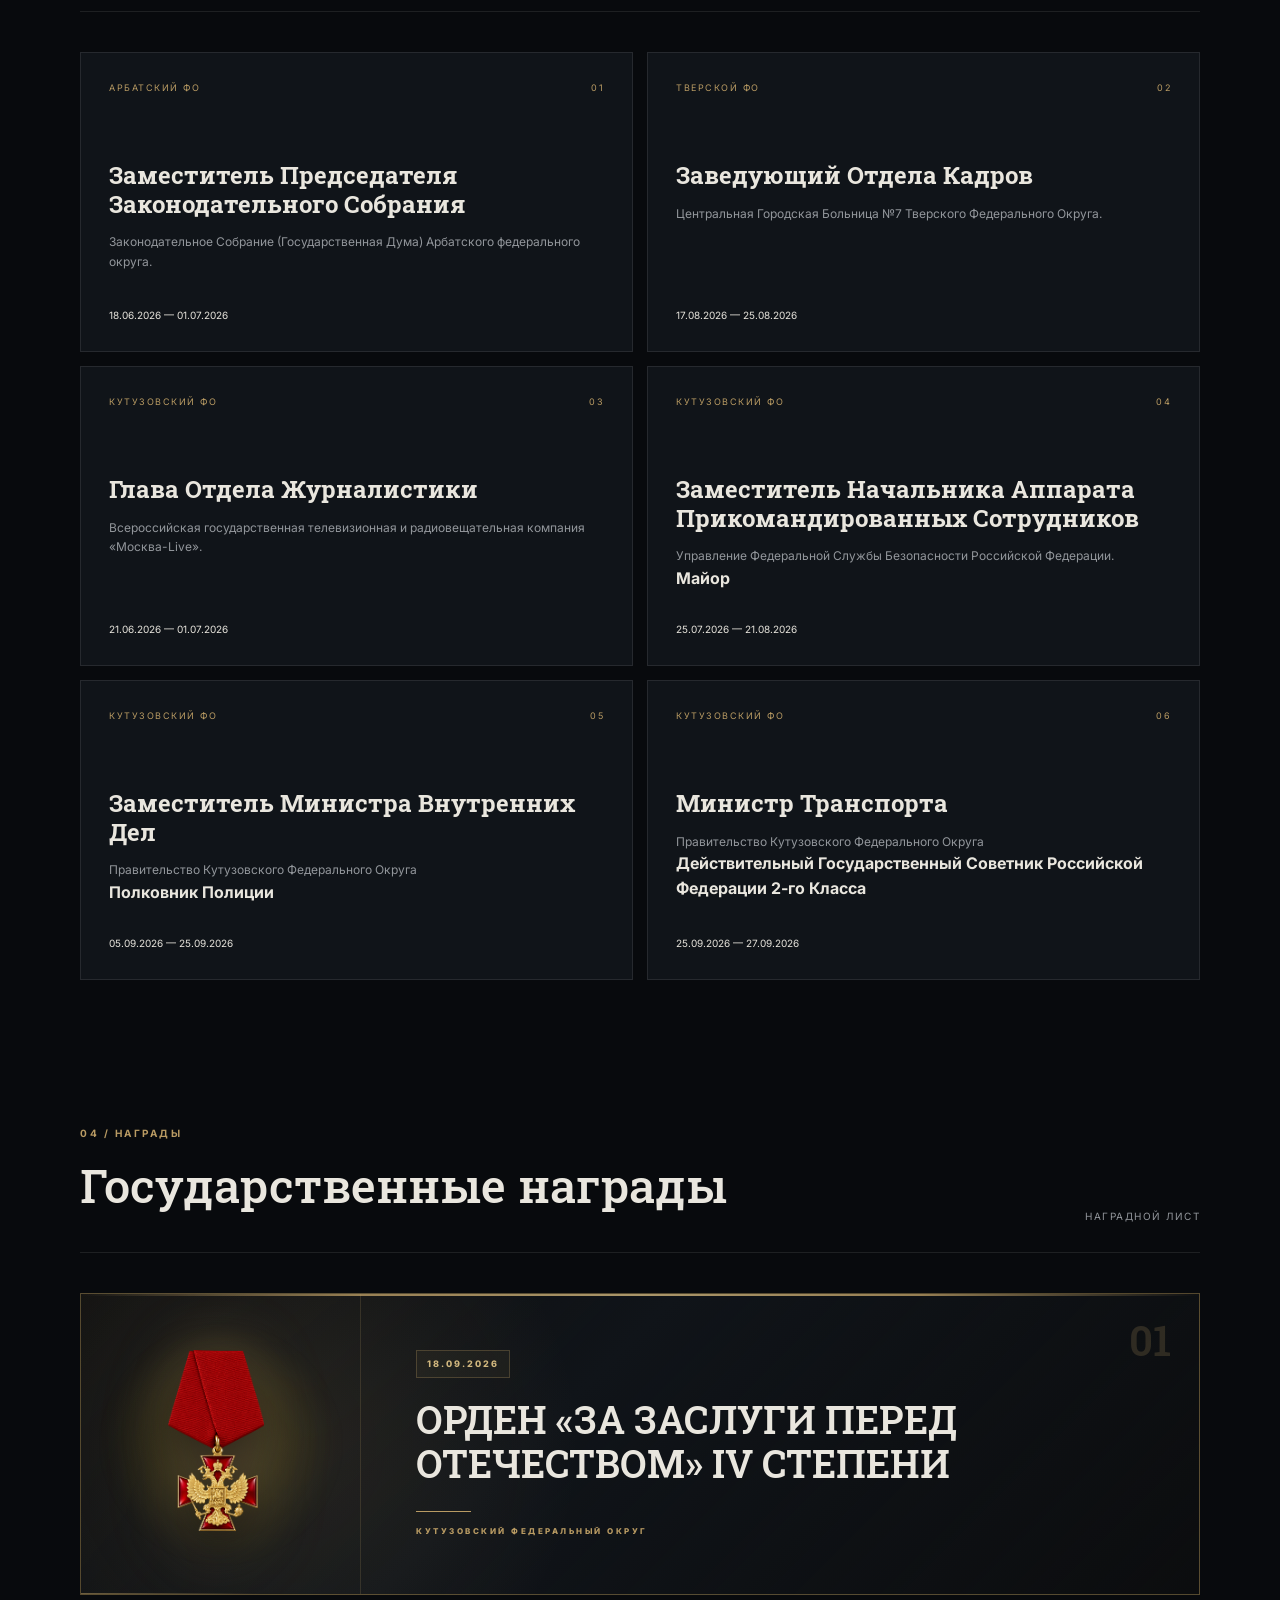
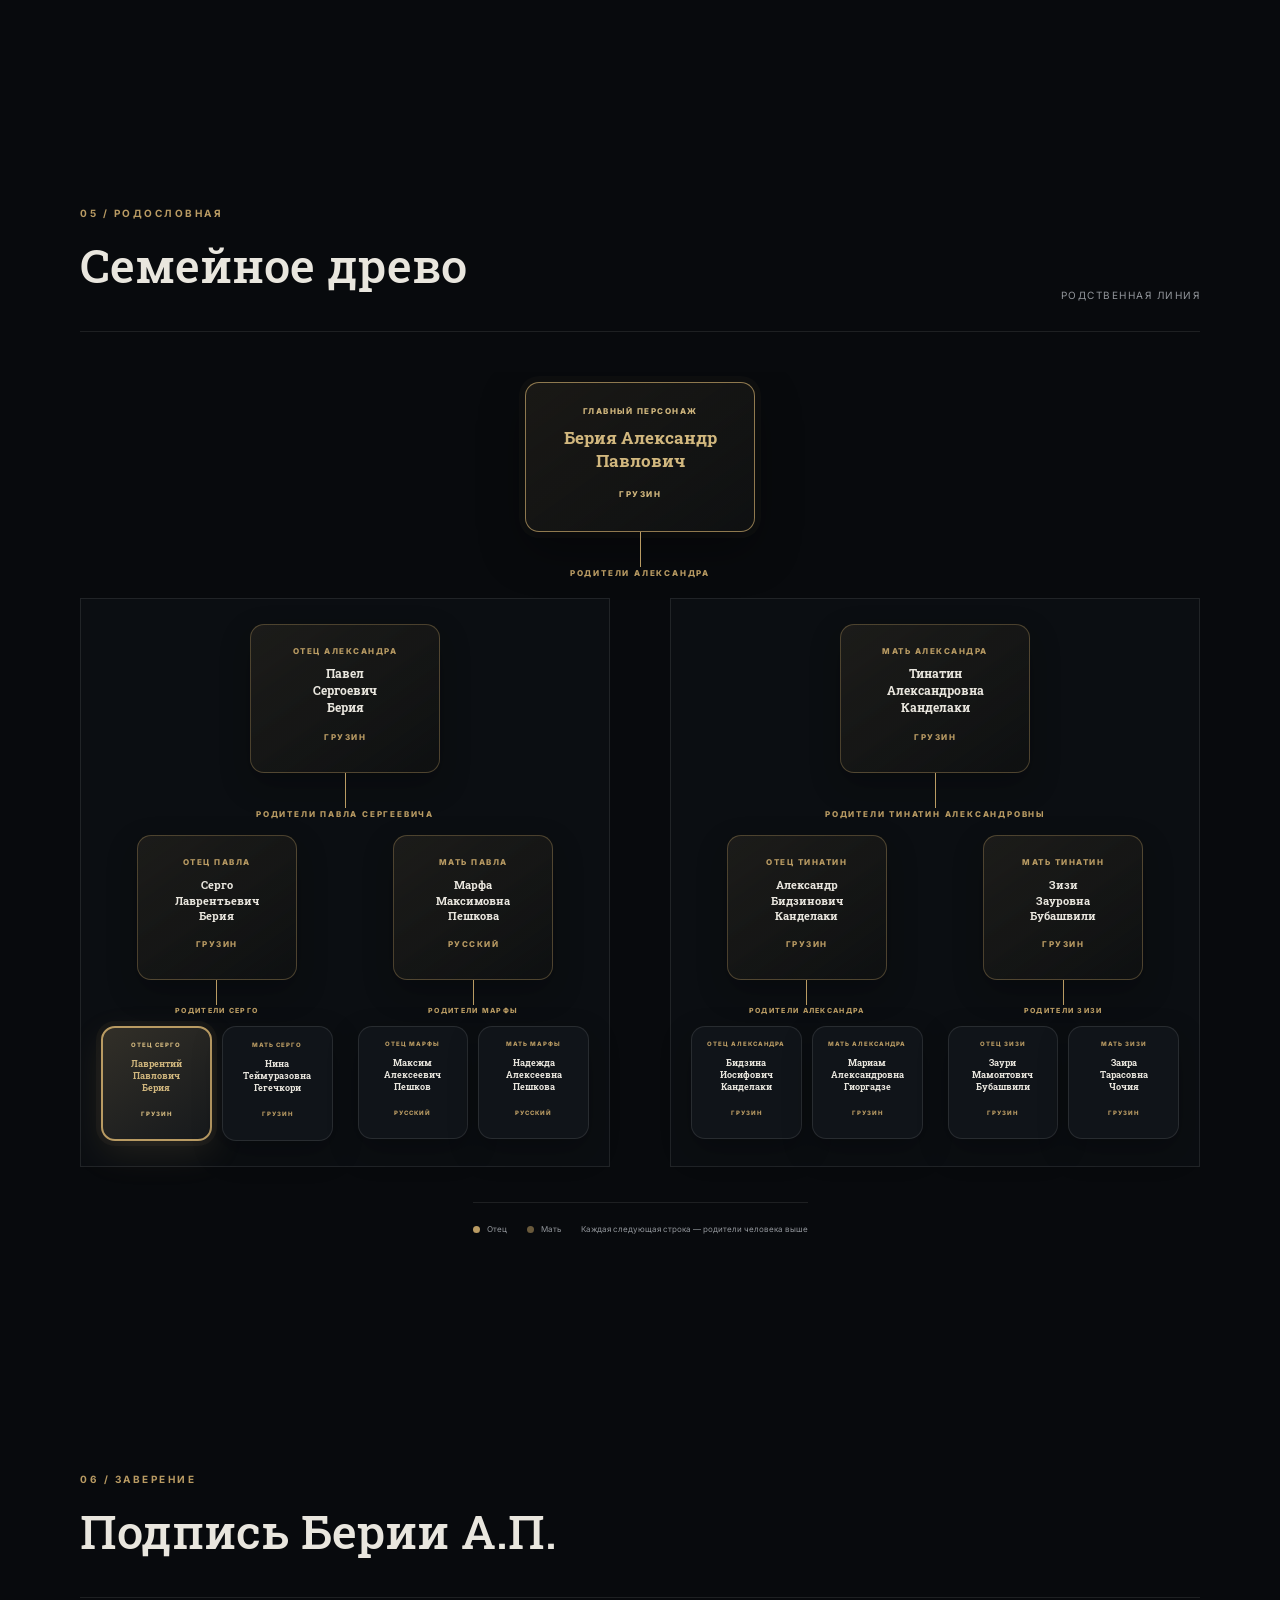
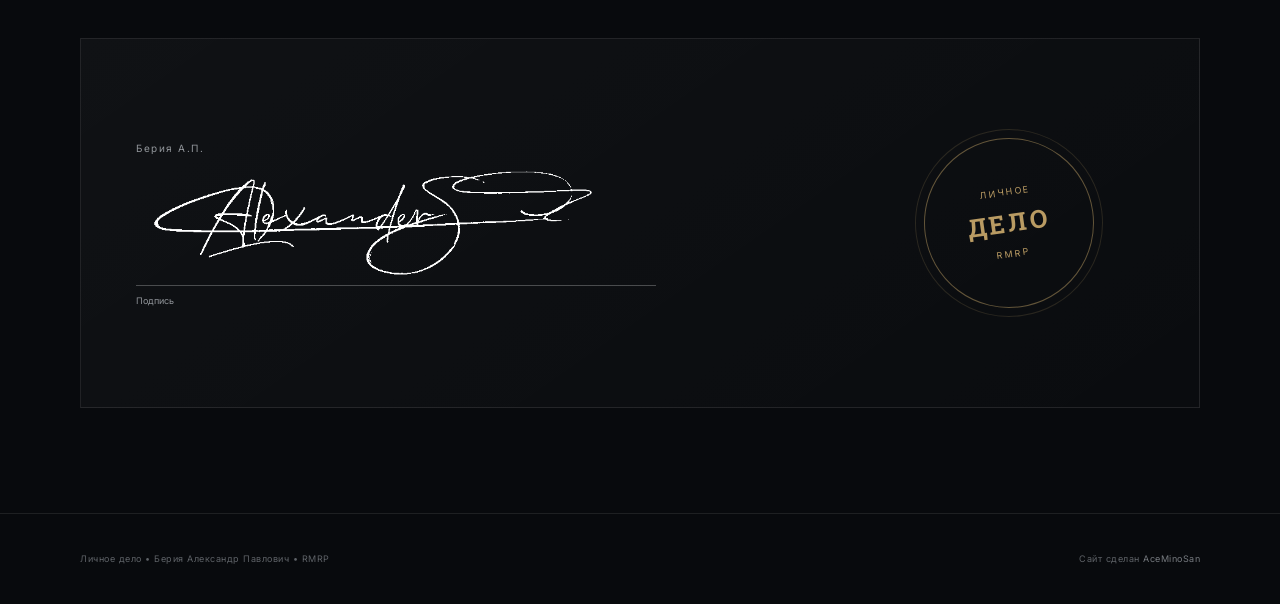
==== commit 9ca1c965: "Update index.html" ====
--- a/index.html
+++ b/index.html
@@ -229,7 +229,7 @@
                         <div class="date">04.09.2026 — 05.09.2026</div>
                         <div class="timeline-content"><span>Вооружённые Силы Российской Федерации</span><h4>Лейтенант</h4><p>Кутузовский федеральный округ</p></div>
                     </article>
-                    <article class="timeline-card featured">
+                    <article class="timeline-card current">
                         <div class="date">27.09.2026 — Н.В.</div>
                         <div class="timeline-content"><span>Прокуратура Российской Федерации по Кутузовскому Федеральному округу</span><h4>Младший Юрист</h4><p>Кутузовский федеральный округ</p></div>
                     </article>
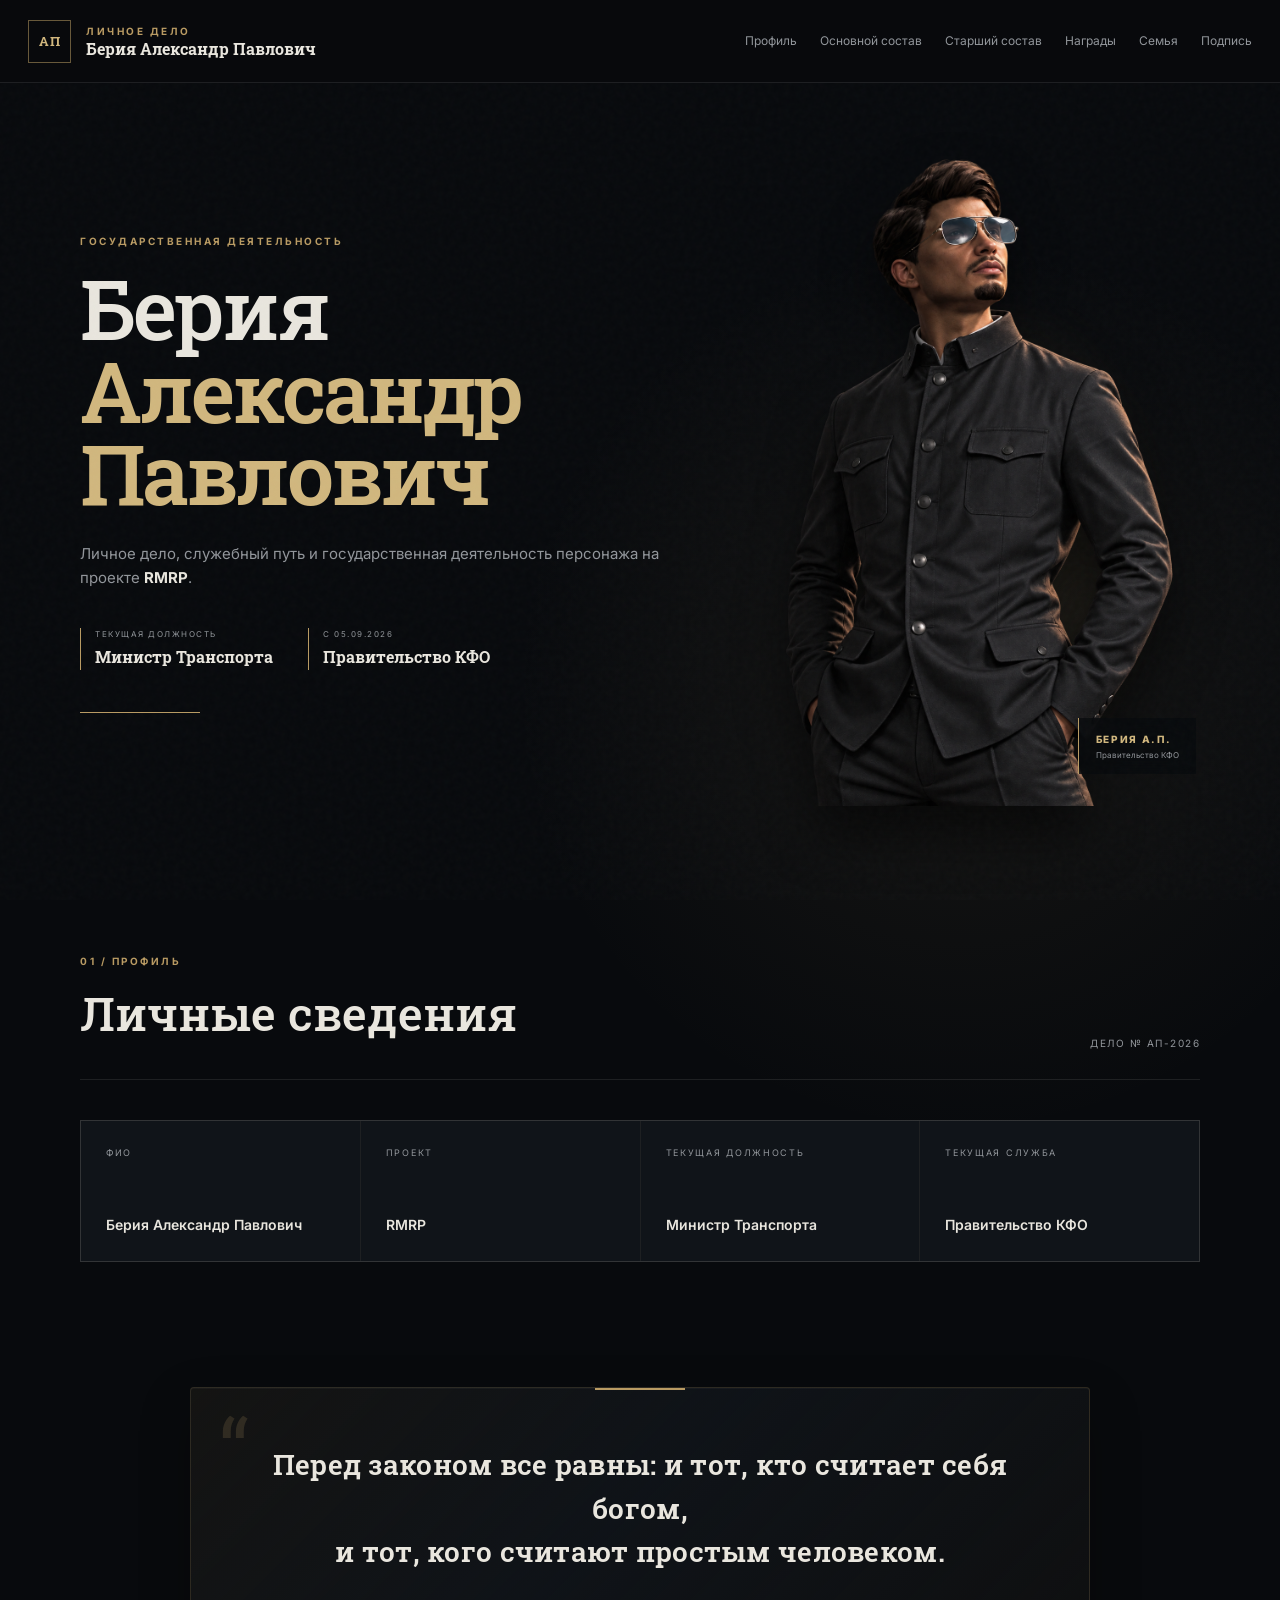
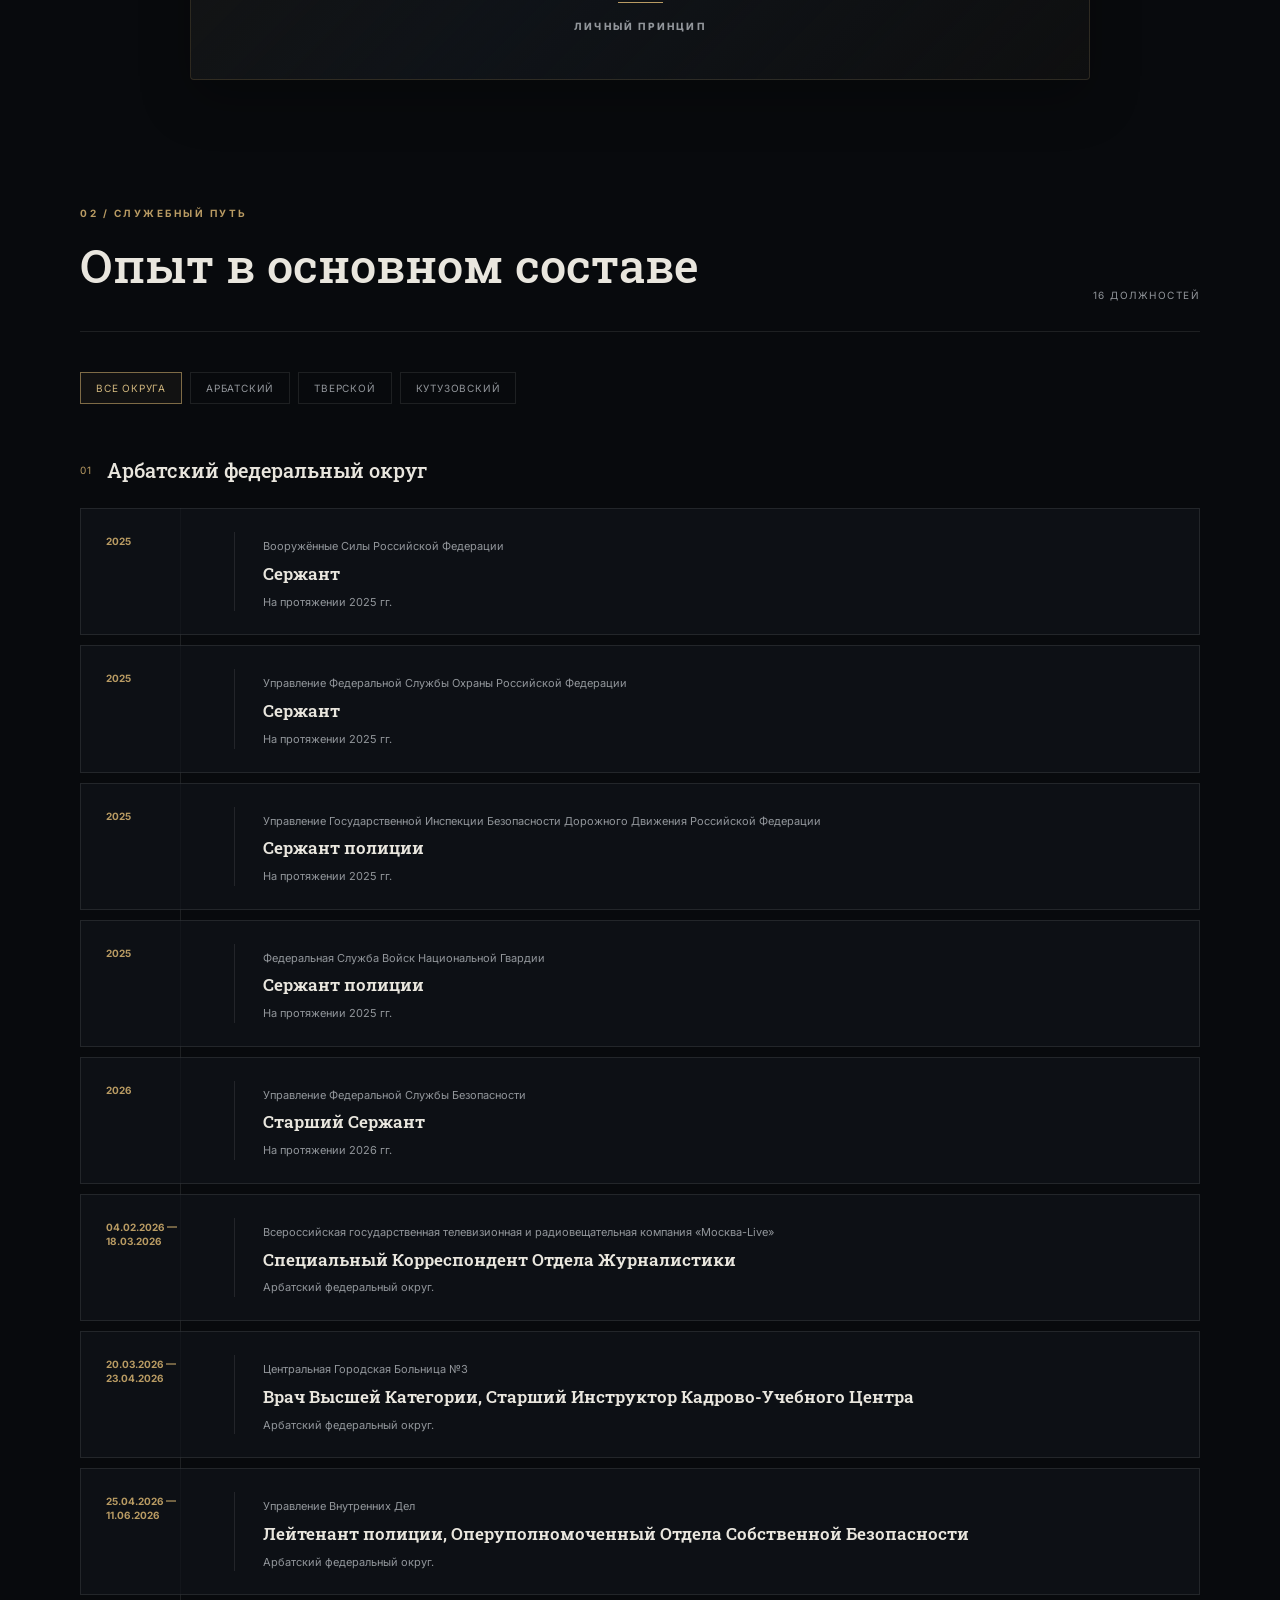
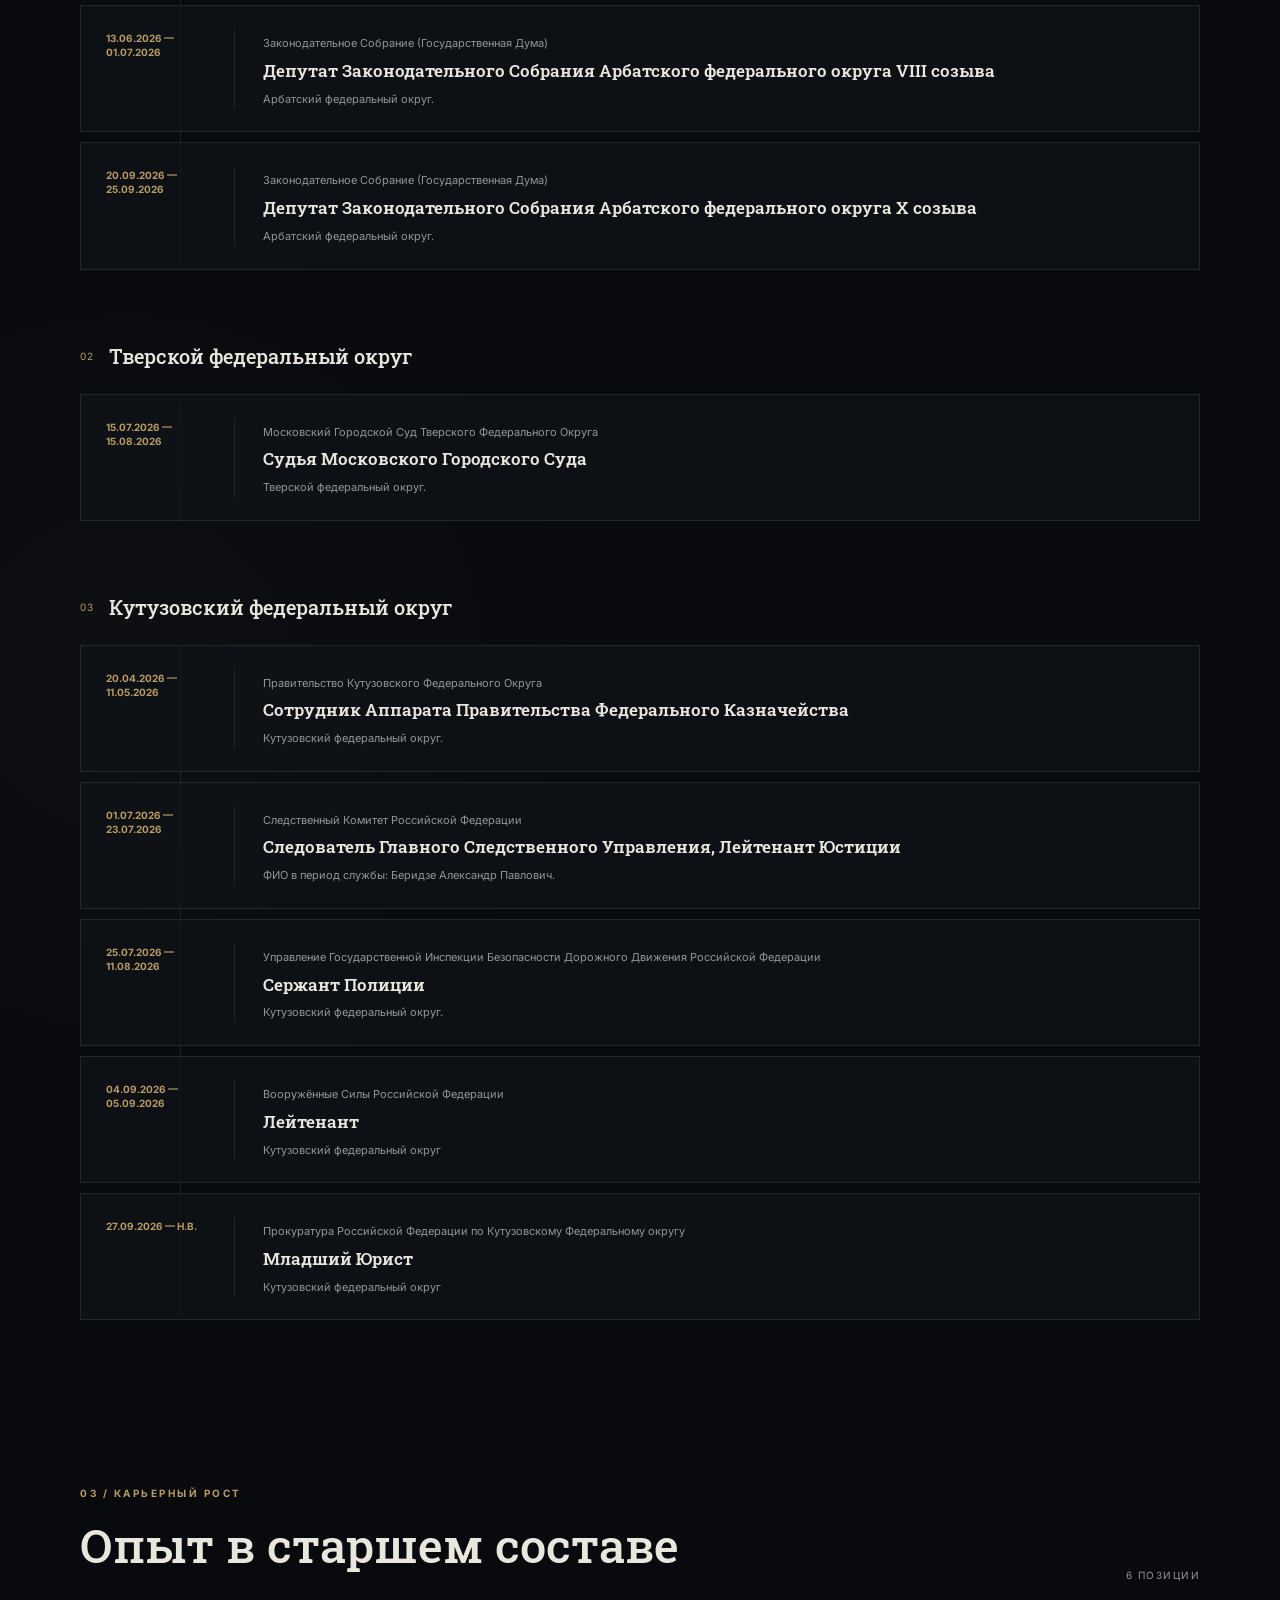
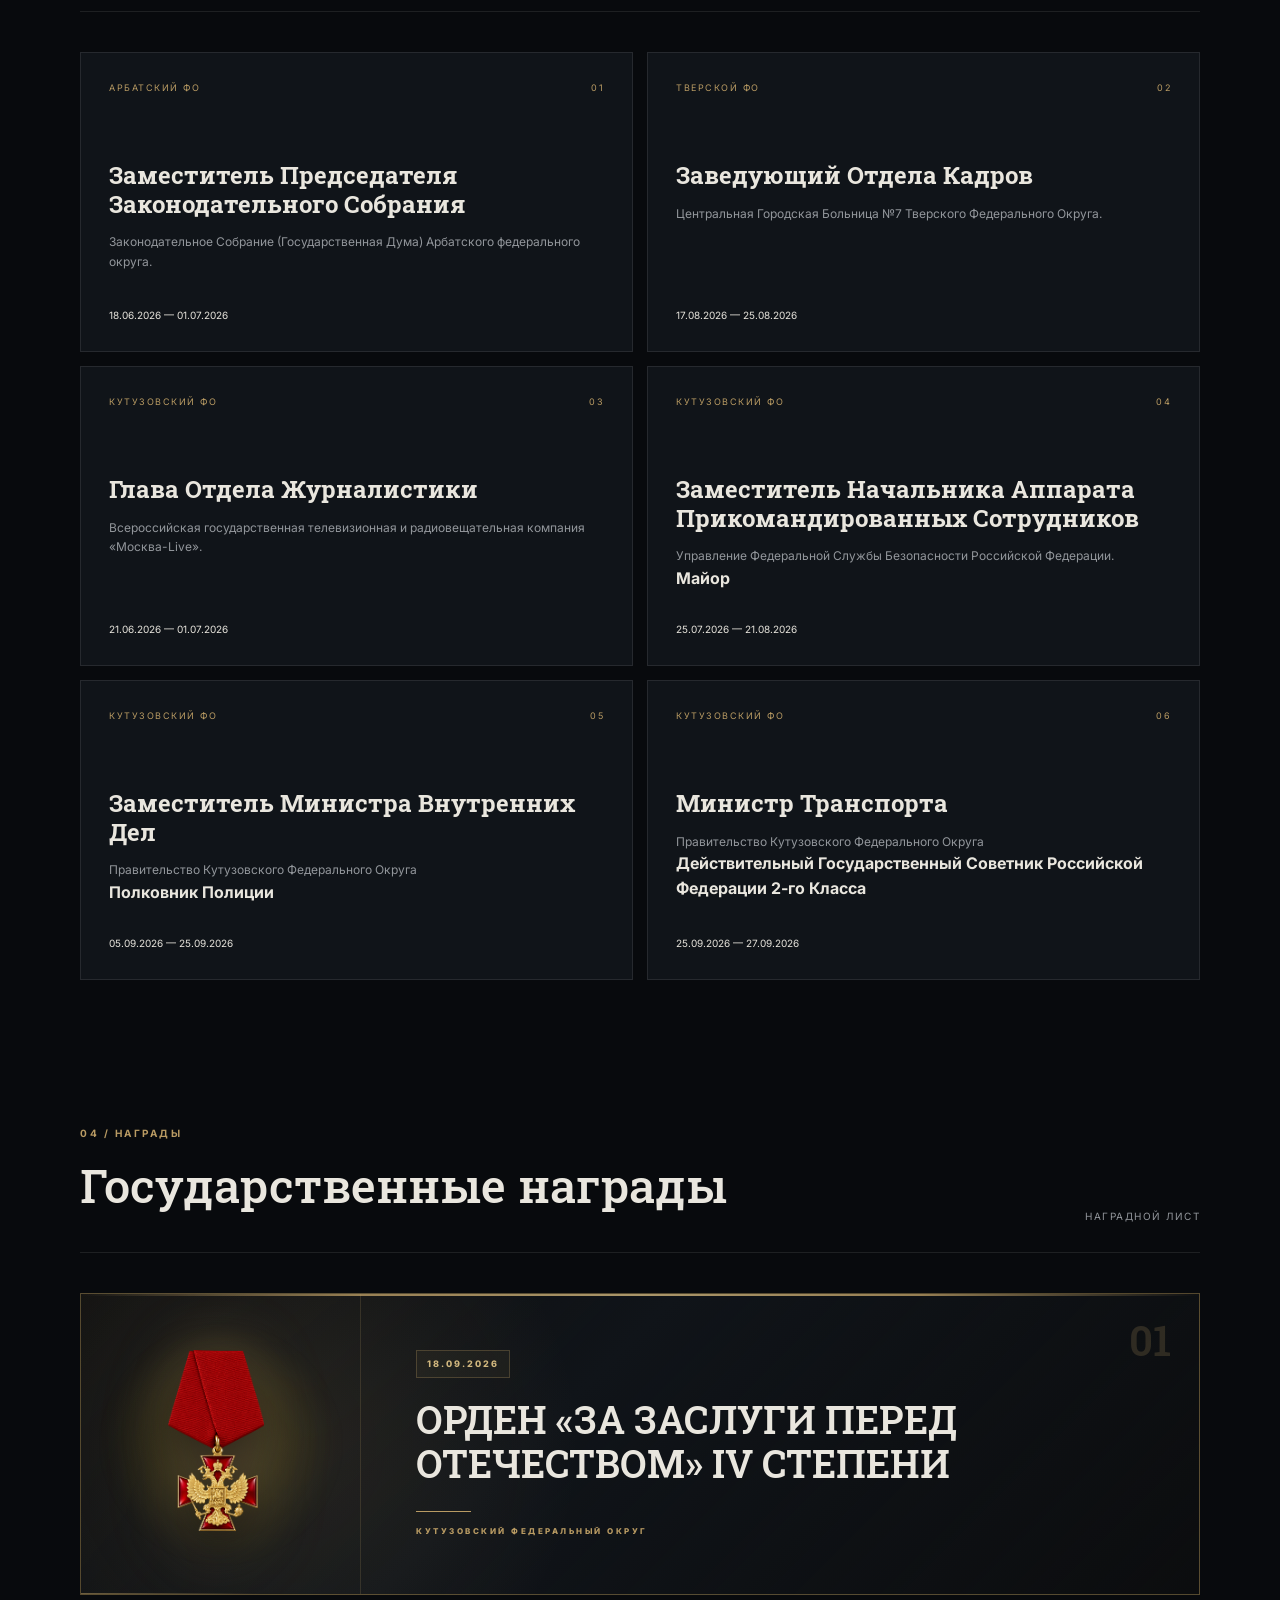
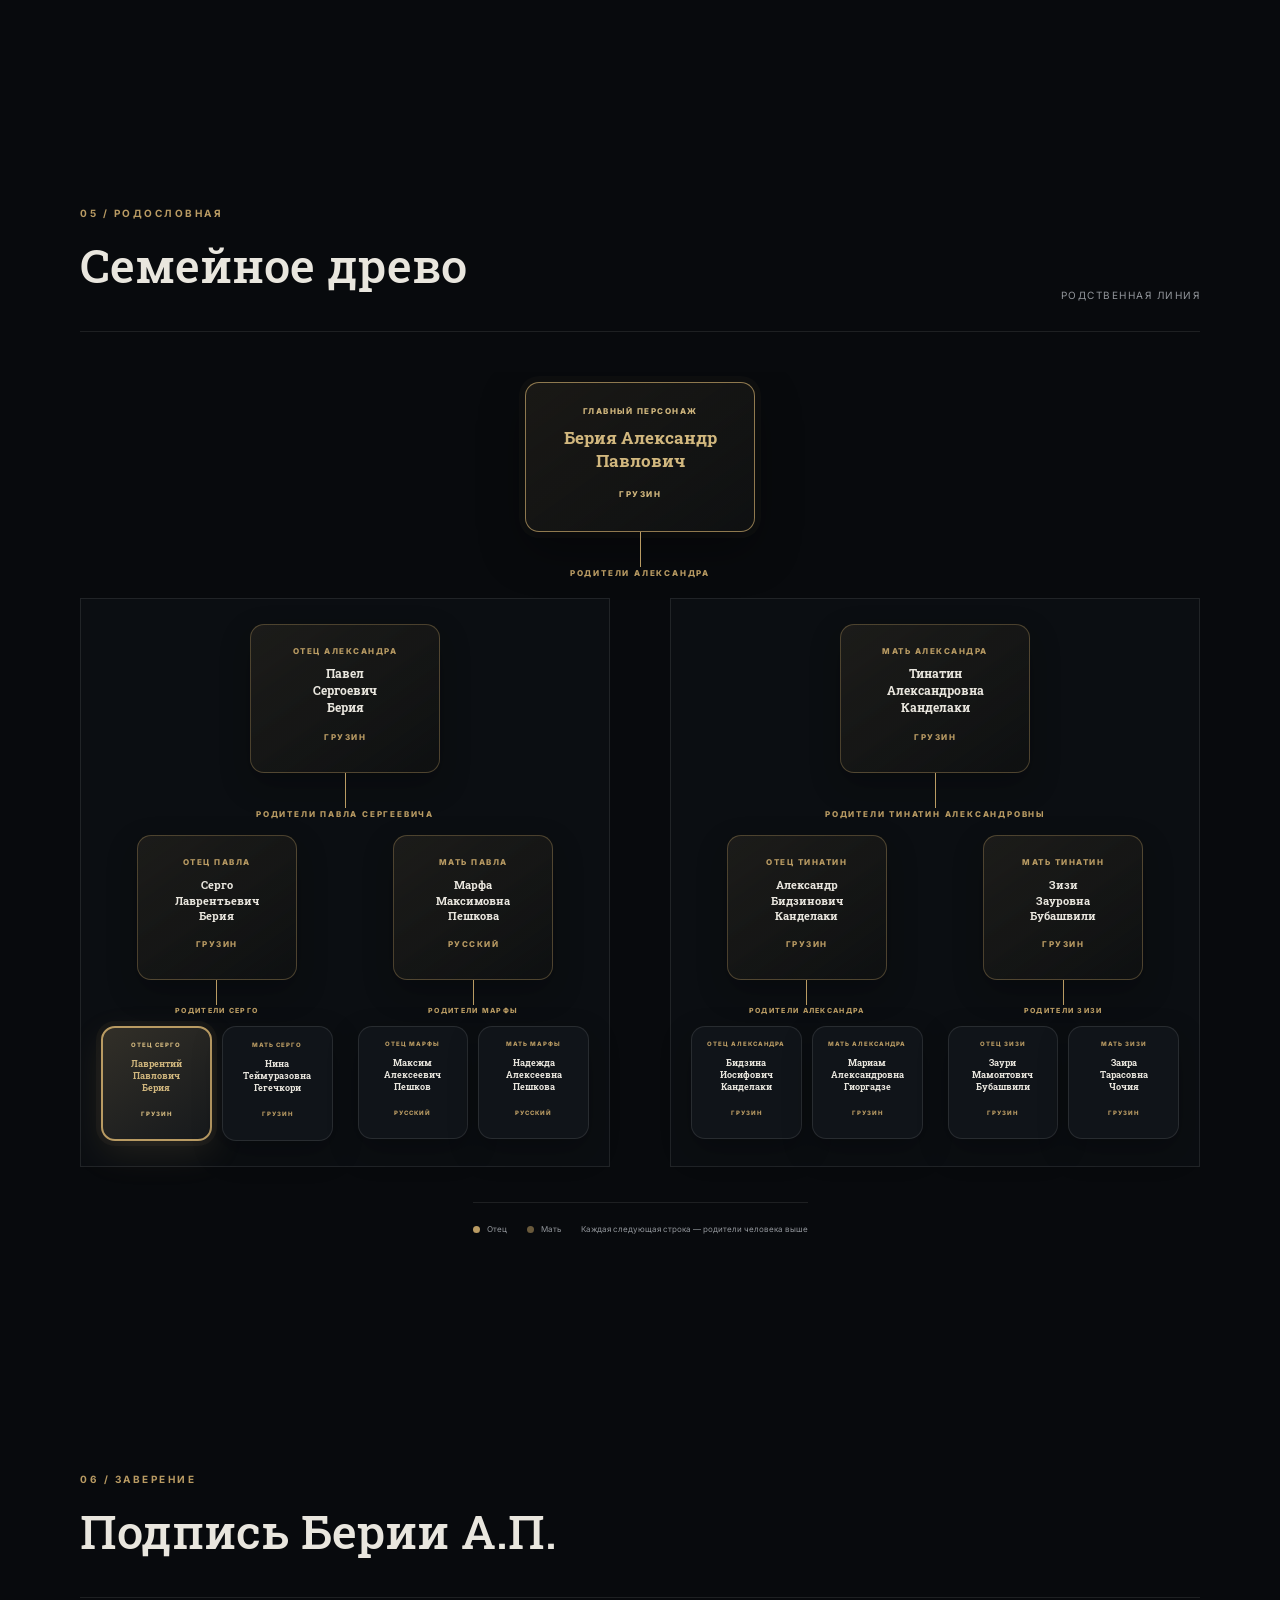
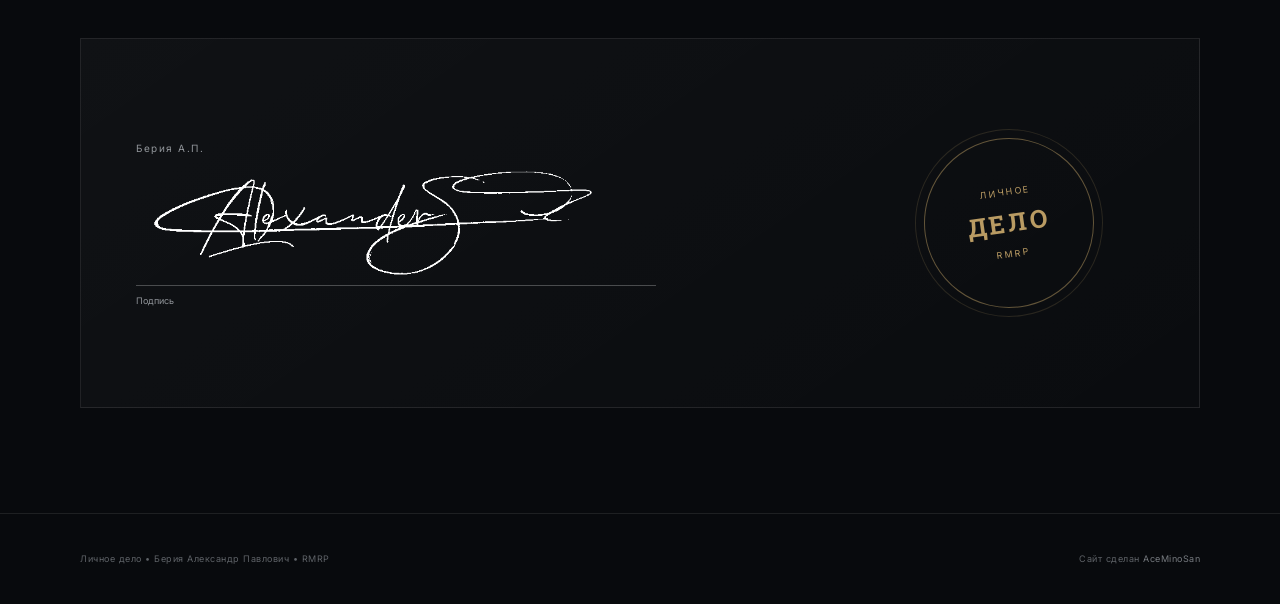
==== commit 30e2382a: "Update index.html" ====
--- a/index.html
+++ b/index.html
@@ -229,7 +229,7 @@
                         <div class="date">04.09.2026 — 05.09.2026</div>
                         <div class="timeline-content"><span>Вооружённые Силы Российской Федерации</span><h4>Лейтенант</h4><p>Кутузовский федеральный округ</p></div>
                     </article>
-                    <article class="timeline-card current">
+                    <article class="timeline-card featured">
                         <div class="date">27.09.2026 — Н.В.</div>
                         <div class="timeline-content"><span>Прокуратура Российской Федерации по Кутузовскому Федеральному округу</span><h4>Младший Юрист</h4><p>Кутузовский федеральный округ</p></div>
                     </article>
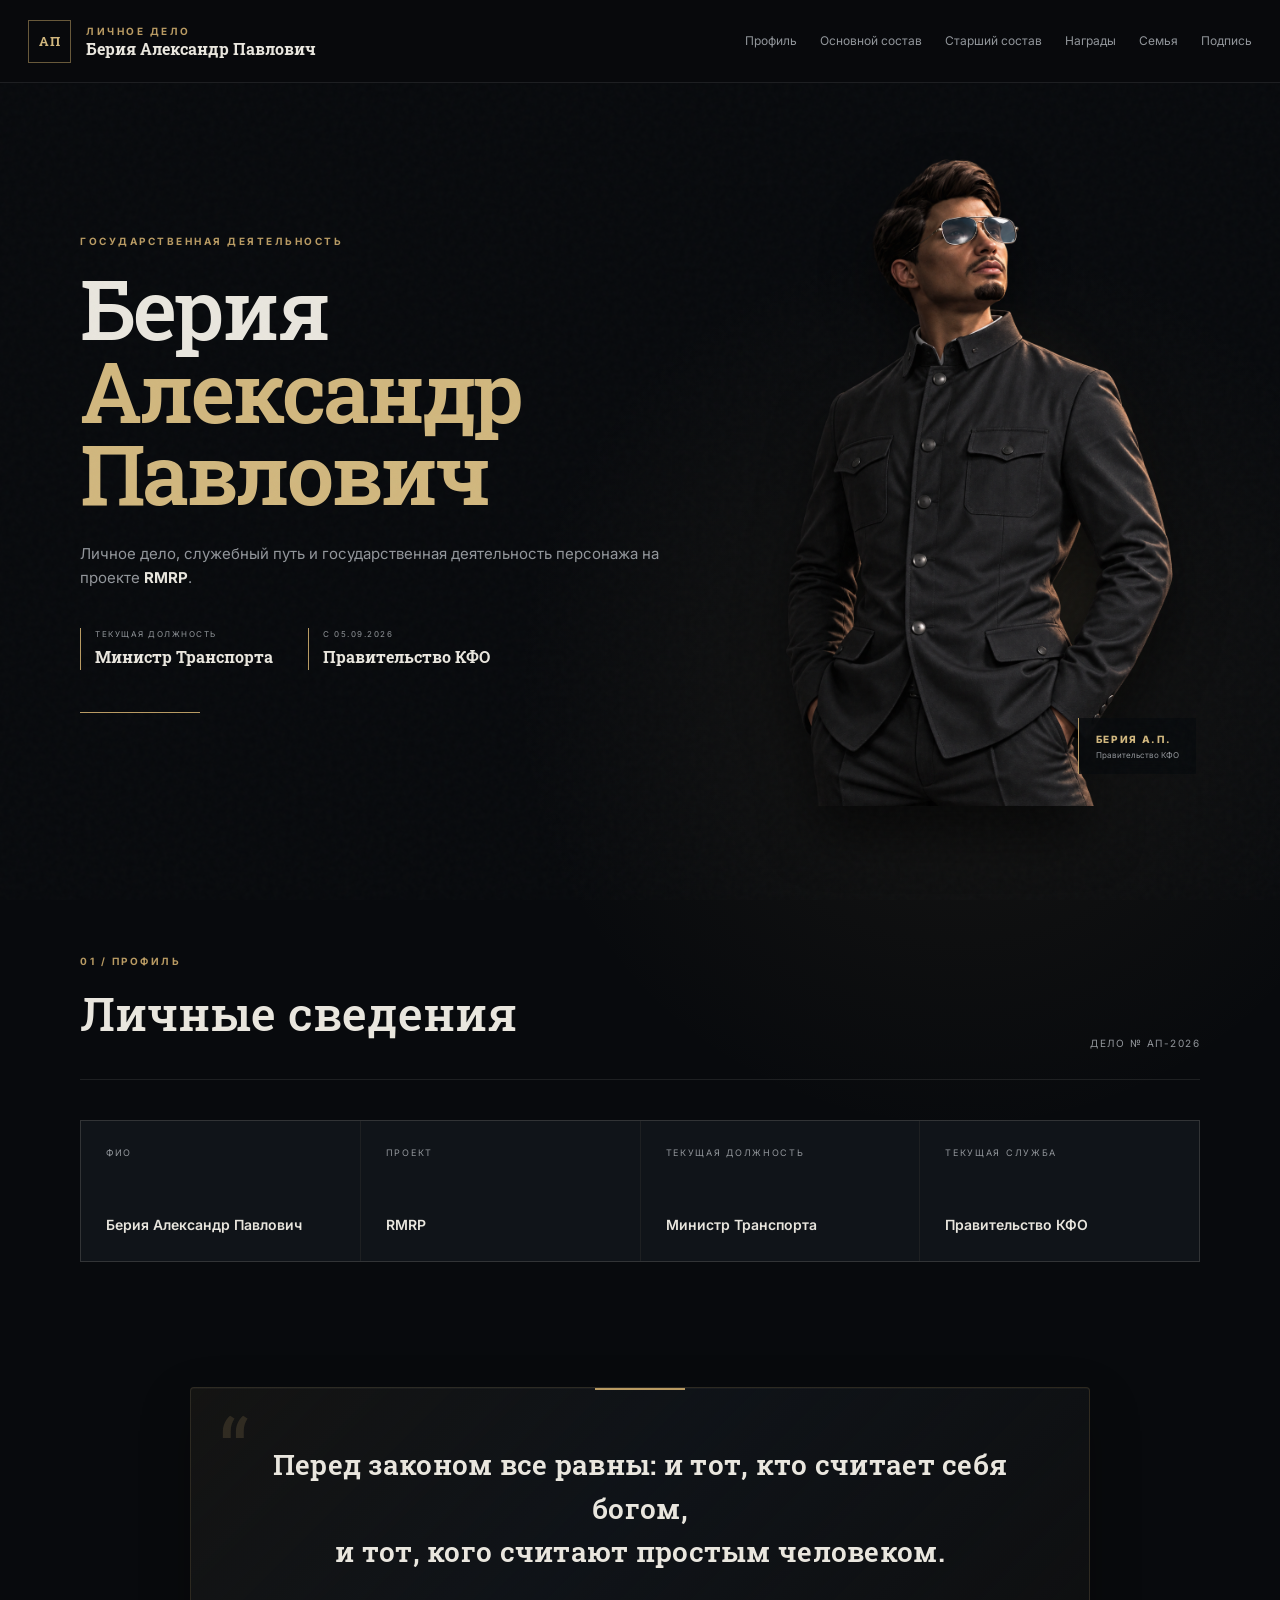
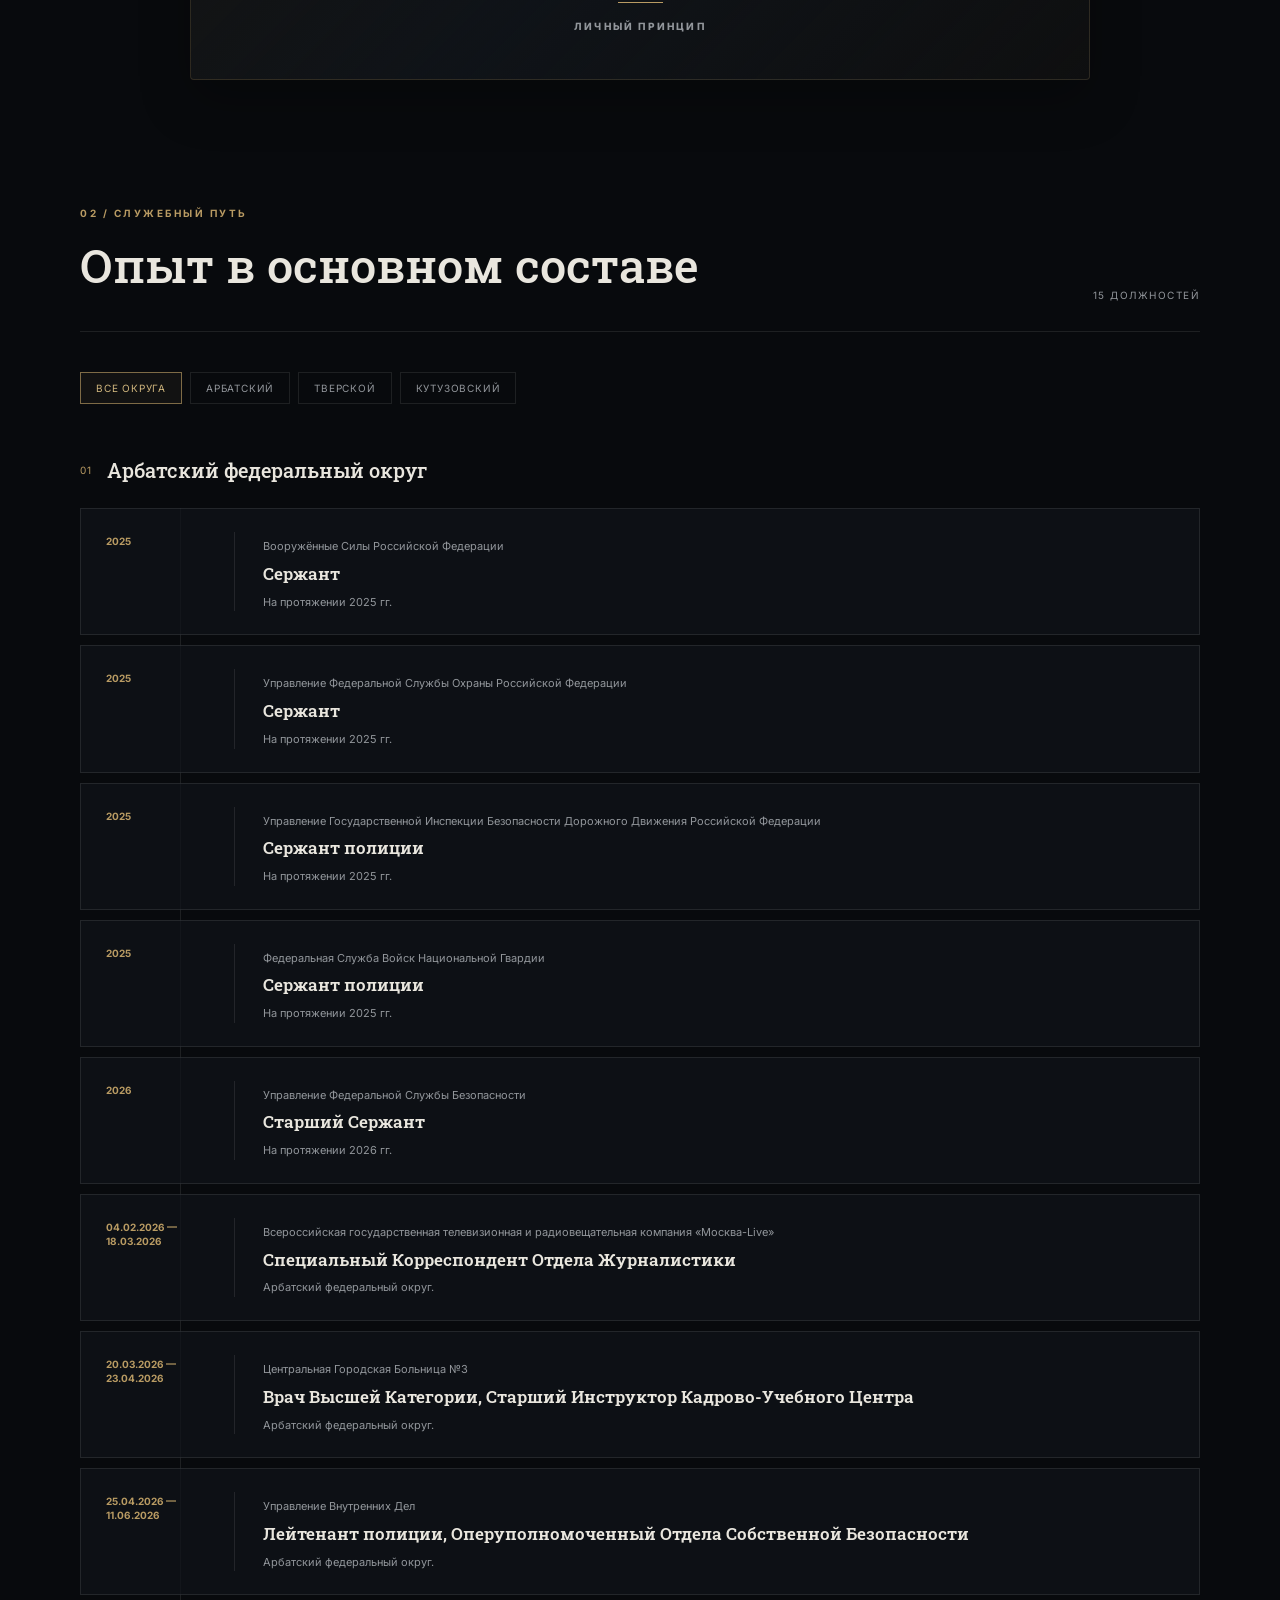
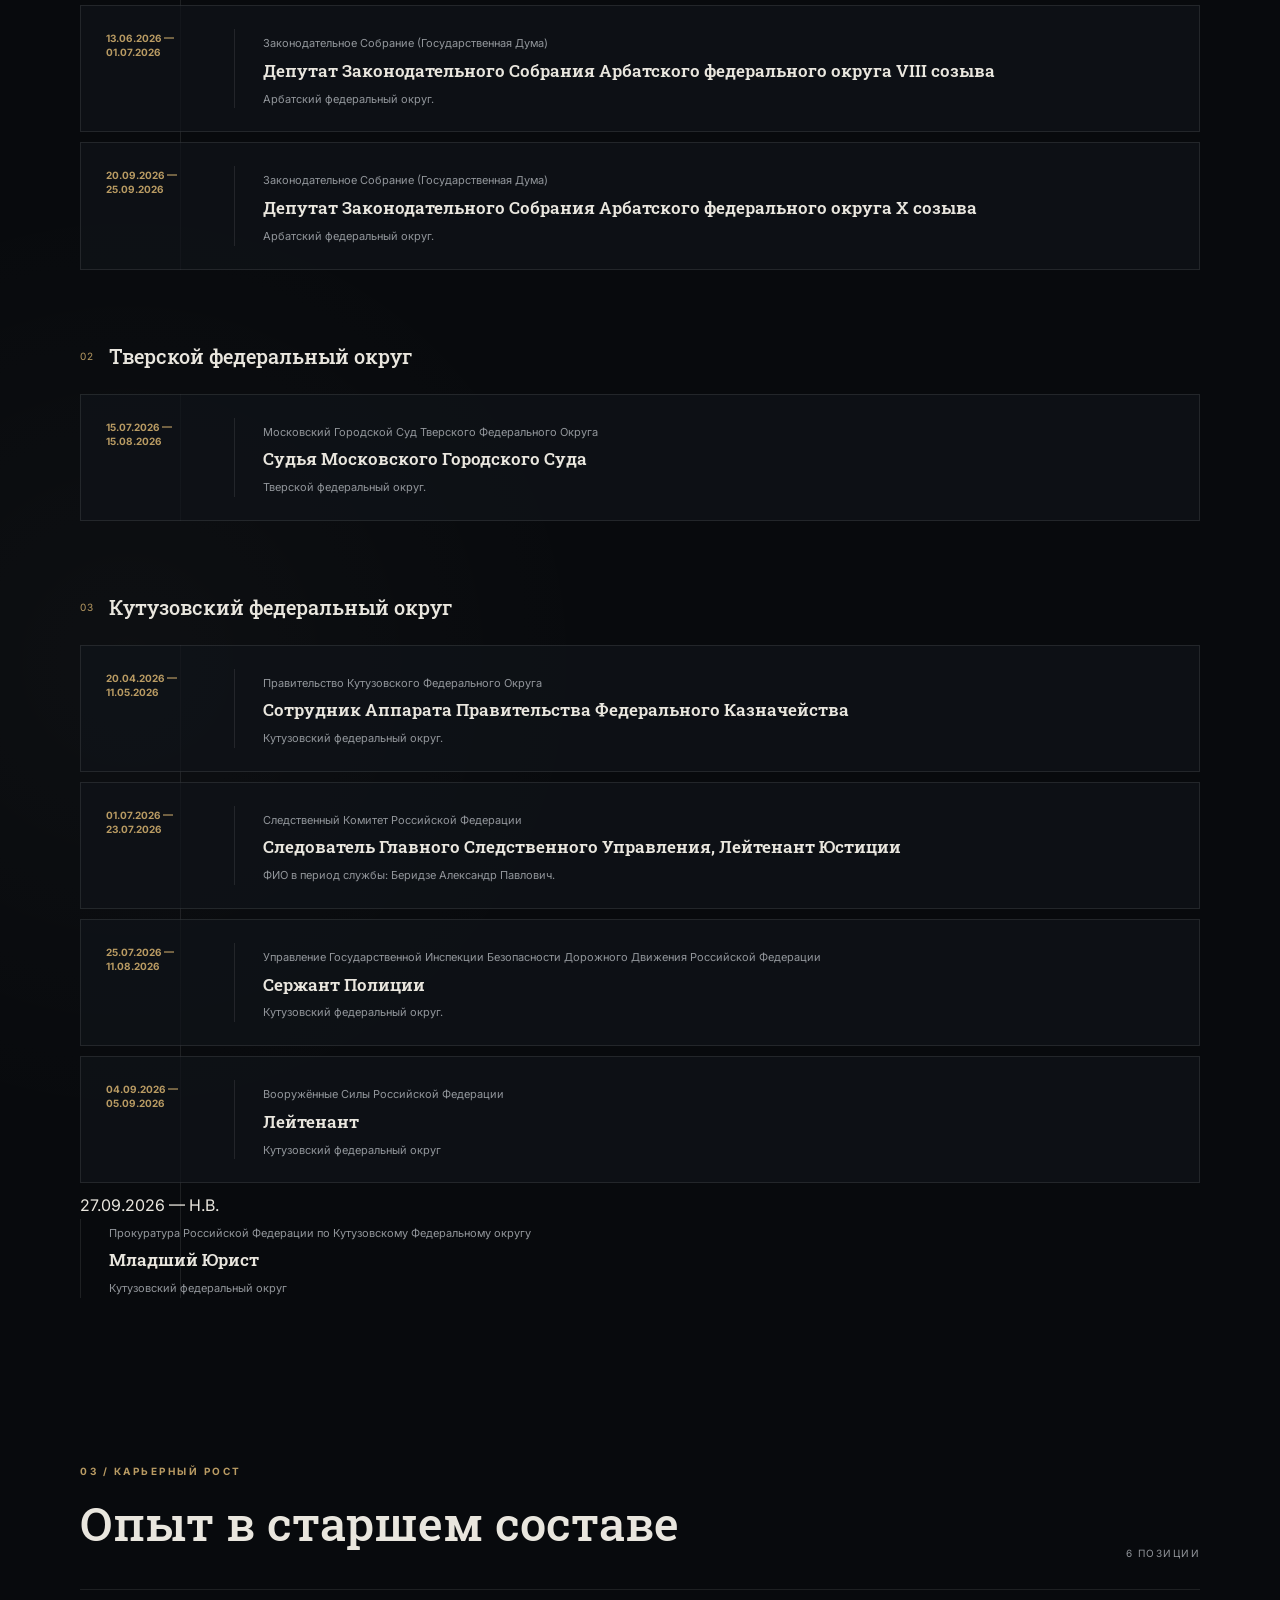
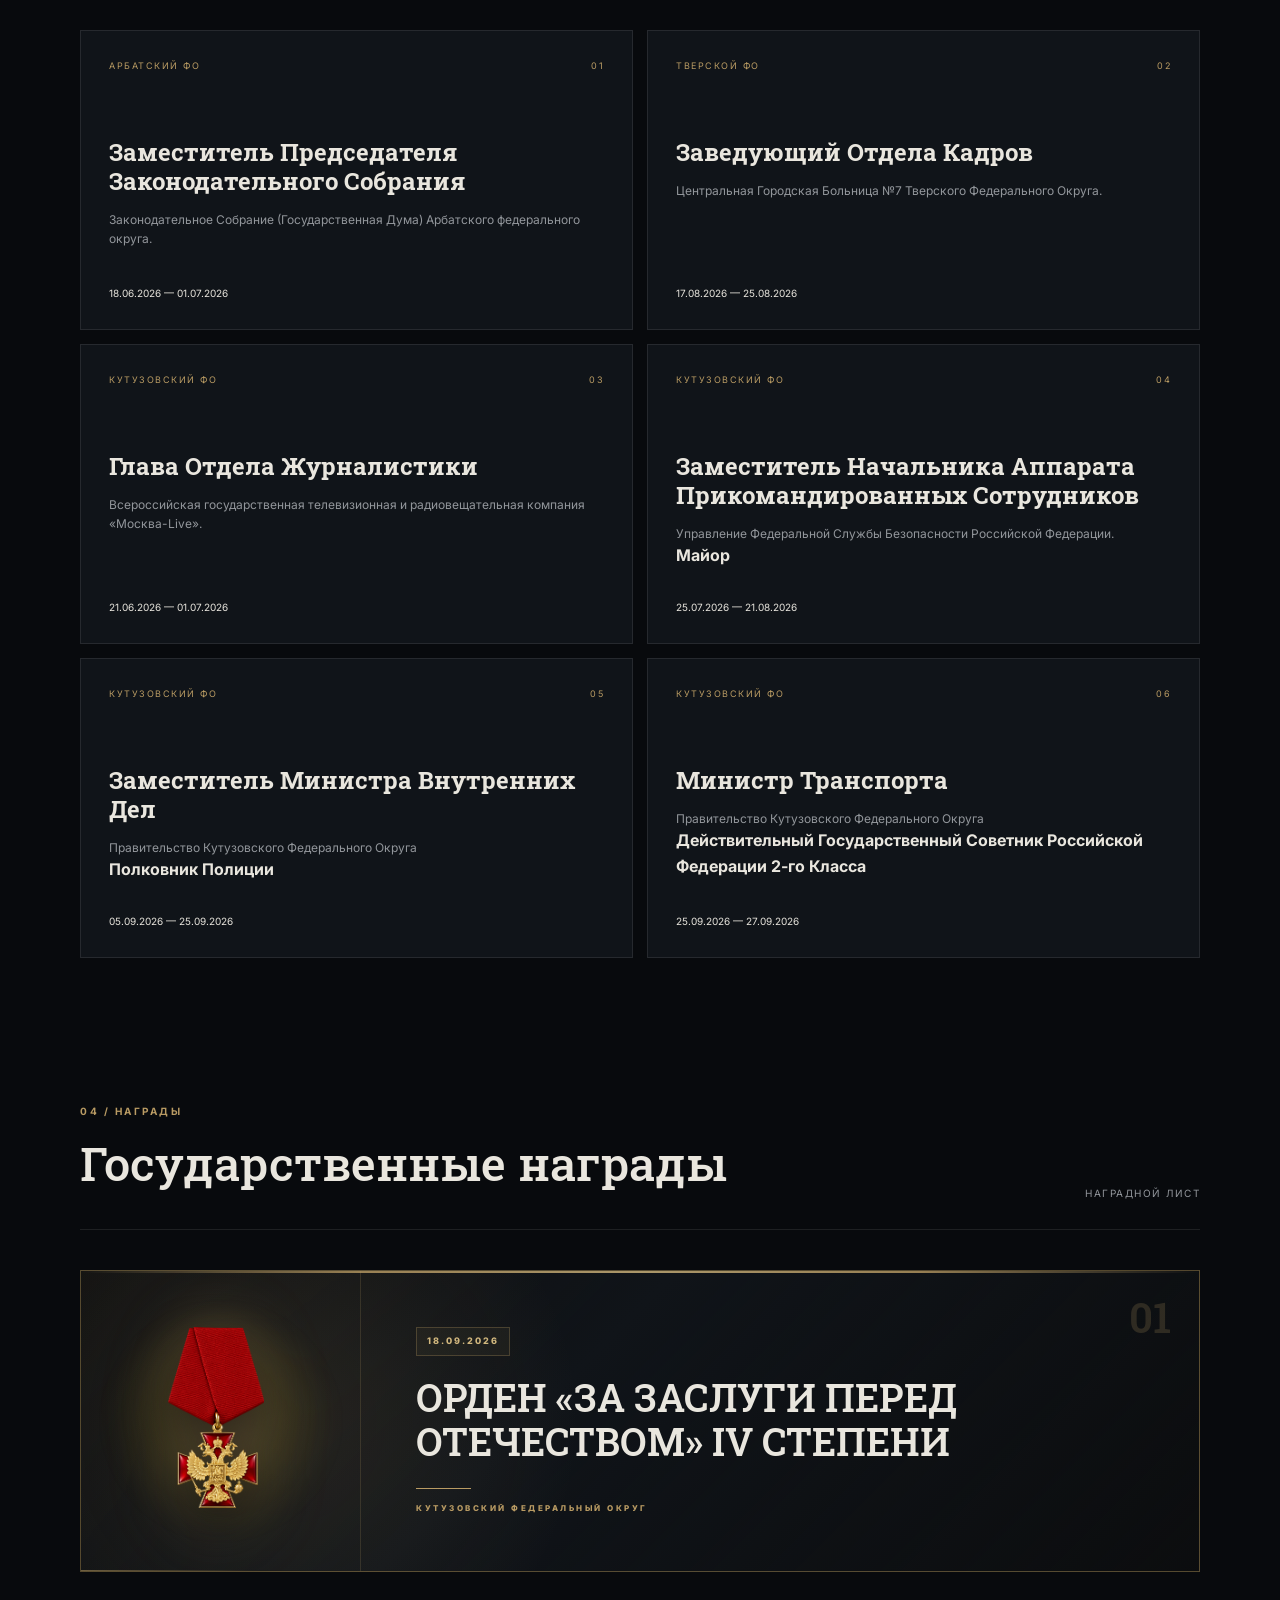
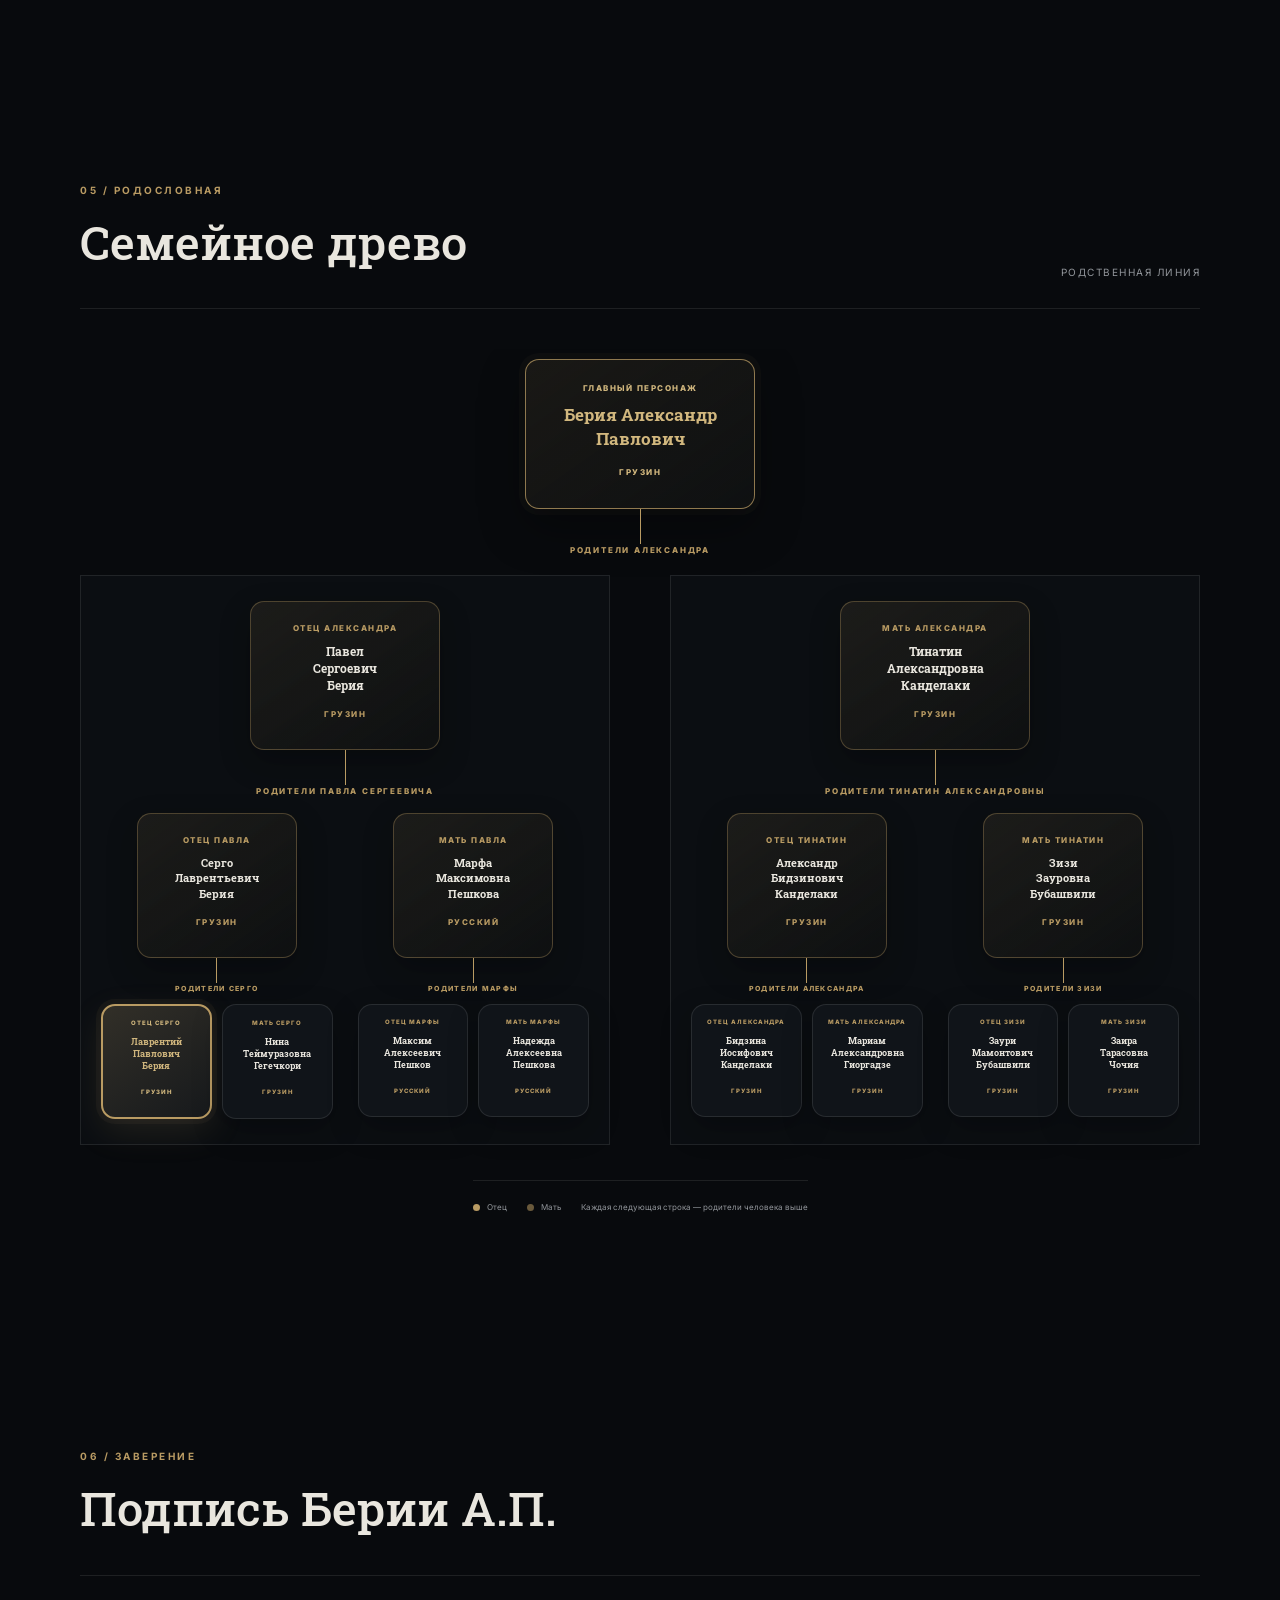
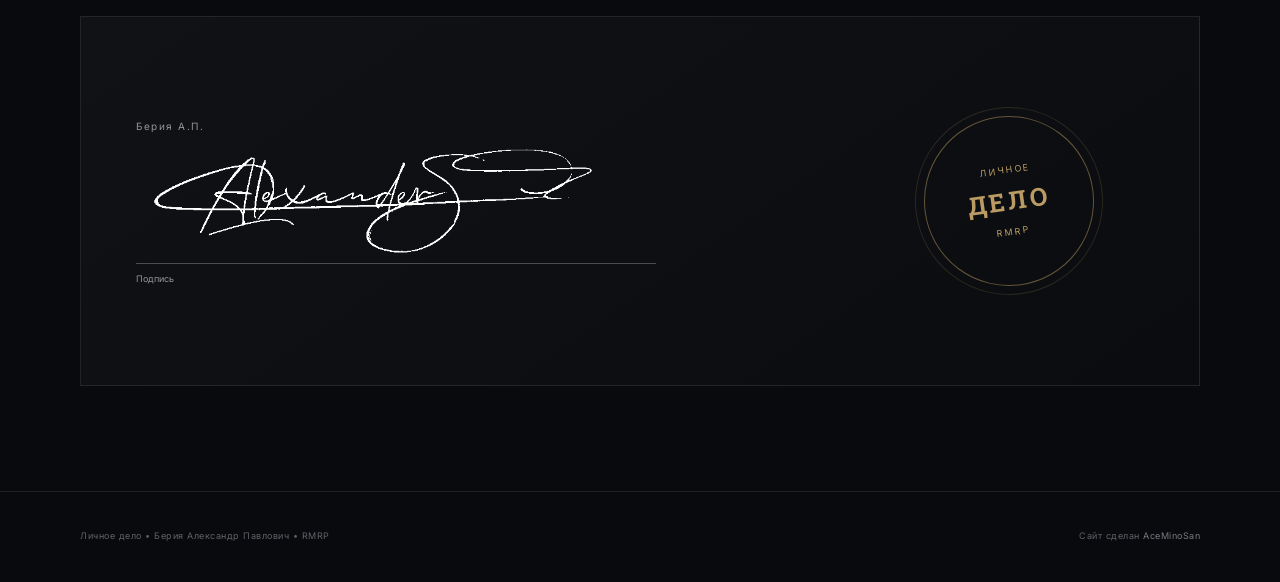
==== commit 838af3e5: "Update timeline-card class for featured article" ====
--- a/index.html
+++ b/index.html
@@ -229,7 +229,7 @@
                         <div class="date">04.09.2026 — 05.09.2026</div>
                         <div class="timeline-content"><span>Вооружённые Силы Российской Федерации</span><h4>Лейтенант</h4><p>Кутузовский федеральный округ</p></div>
                     </article>
-                    <article class="timeline-card featured">
+                    <article class="timeline-card.current">
                         <div class="date">27.09.2026 — Н.В.</div>
                         <div class="timeline-content"><span>Прокуратура Российской Федерации по Кутузовскому Федеральному округу</span><h4>Младший Юрист</h4><p>Кутузовский федеральный округ</p></div>
                     </article>
